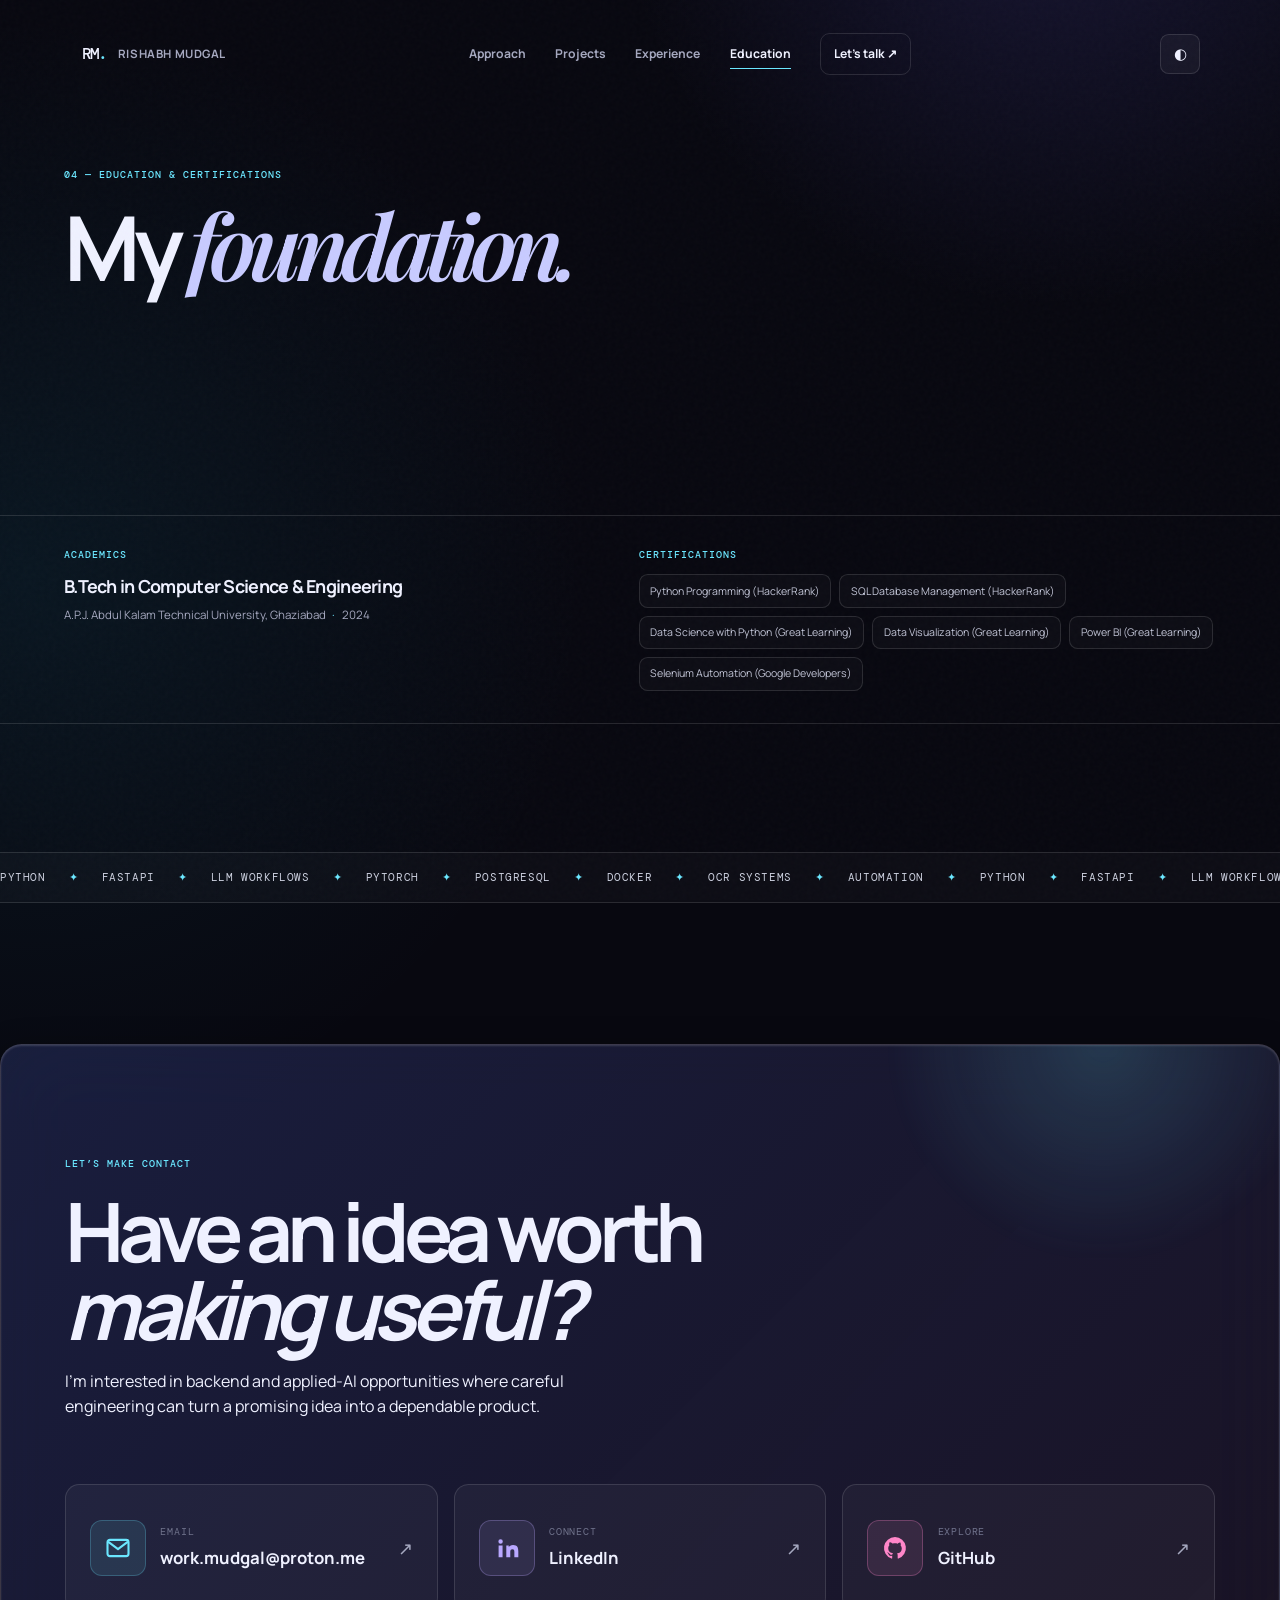
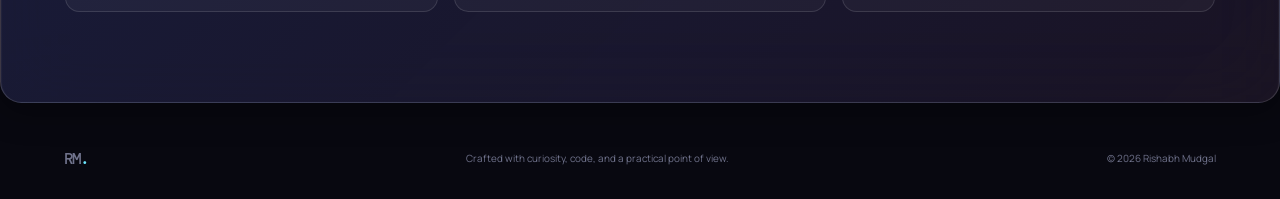
==== education.html @ f5508520 "First Commit with first version of the website!" ====
<!DOCTYPE html>
<html lang="en" data-theme="dark">
  <head>
    <meta charset="UTF-8">
    <meta name="viewport" content="width=device-width, initial-scale=1.0">
    <meta name="theme-color" content="#090914">
    <title>Education — Rishabh Mudgal</title>
    <link href="https://fonts.googleapis.com/css2?family=DM+Mono:wght@400;500&family=Manrope:wght@400;500;600;700;800&family=Playfair+Display:ital,wght@0,600;0,700;1,600;1,700&display=swap" rel="stylesheet">
    <link rel="stylesheet" href="styles.css">
  </head>
  <body>
    <div class="page-noise" aria-hidden="true"></div>
    <div class="ambient ambient--one" aria-hidden="true"></div>

    <header class="site-header" data-header>
      <a class="brand" href="index.html"><span class="brand__mark">RM<span>.</span></span><span class="brand__label">Rishabh Mudgal</span></a>
      <nav class="site-nav" id="site-navigation" data-navigation>
        <a href="index.html">Approach</a><a href="projects.html">Projects</a><a href="experience.html">Experience</a><a class="is-active" href="education.html">Education</a><a href="#contact" class="nav-contact">Let’s talk <span>↗</span></a>
      </nav>
      <button class="theme-toggle" type="button" data-theme-toggle><span class="theme-toggle__sun">☀</span><span class="theme-toggle__moon">◐</span></button>
      <button class="menu-toggle" type="button" aria-controls="site-navigation" data-menu-toggle><span></span><span></span></button>
    </header>

    <main id="main-content">
      <section class="section-shell page-intro">
        <div class="page-intro__grid" data-reveal>
          <div><p class="eyebrow">04 — Education & Certifications</p><h1>My <em>foundation.</em></h1></div>
        </div>
      </section>

      <section class="section-shell credentials" data-reveal>
        <div>
          <p class="eyebrow">Academics</p>
          <div class="credentials__education">
            <h3>B.Tech in Computer Science & Engineering</h3>
            <p>A.P.J. Abdul Kalam Technical University, Ghaziabad <span>·</span> 2024</p>
          </div>
        </div>
        <div>
          <p class="eyebrow">Certifications</p>
          <div class="credential-list">
            <span>Python Programming (HackerRank)</span>
            <span>SQL Database Management (HackerRank)</span>
            <span>Data Science with Python (Great Learning)</span>
            <span>Data Visualization (Great Learning)</span>
            <span>Power BI (Great Learning)</span>
            <span>Selenium Automation (Google Developers)</span>
          </div>
        </div>
      </section>
    </main>

    <section class="skill-ticker" aria-label="Tools and technologies"><div class="skill-ticker__track"><span>Python</span><i>✦</i><span>FastAPI</span><i>✦</i><span>LLM Workflows</span><i>✦</i><span>PyTorch</span><i>✦</i><span>PostgreSQL</span><i>✦</i><span>Docker</span><i>✦</i><span>OCR Systems</span><i>✦</i><span>Automation</span><i>✦</i><span>Python</span><i>✦</i><span>FastAPI</span><i>✦</i><span>LLM Workflows</span><i>✦</i><span>PyTorch</span><i>✦</i><span>PostgreSQL</span><i>✦</i><span>Docker</span><i>✦</i><span>OCR Systems</span><i>✦</i><span>Automation</span><i>✦</i></div></section>
    <section class="section-shell contact contact--expanded" id="contact">
      <div class="contact__glow" aria-hidden="true"></div>
      <div class="contact__content" data-reveal><p class="eyebrow">Let’s make contact</p><h2>Have an idea worth<br><em>making useful?</em></h2><p>I’m interested in backend and applied-AI opportunities where careful engineering can turn a promising idea into a dependable product.</p></div>
      <div class="contact__channels" data-reveal data-reveal-delay="100">
        <a class="contact-channel" href="mailto:work.mudgal@proton.me"><span class="contact-channel__icon" aria-hidden="true"><svg viewBox="0 0 24 24" fill="none"><rect x="3" y="5" width="18" height="14" rx="2" stroke="currentColor" stroke-width="1.8"/><path d="m4 7 8 6 8-6" stroke="currentColor" stroke-width="1.8" stroke-linecap="round" stroke-linejoin="round"/></svg></span><span class="contact-channel__copy"><small>Email</small><strong>work.mudgal@proton.me</strong></span><span class="contact-channel__arrow" aria-hidden="true">↗</span></a>
        <a class="contact-channel" href="https://linkedin.com/in/mr-mudgal" target="_blank" rel="noreferrer"><span class="contact-channel__icon" aria-hidden="true"><svg viewBox="0 0 24 24" fill="currentColor"><path d="M6.5 8.3A1.9 1.9 0 1 0 6.5 4.5a1.9 1.9 0 0 0 0 3.8ZM4.8 9.8h3.4V20H4.8V9.8Zm5.5 0h3.2v1.4h.1c.5-.9 1.7-1.8 3.6-1.8 3.8 0 4.5 2.4 4.5 5.6v5h-3.4v-4.4c0-1.1 0-2.5-1.6-2.5s-1.9 1.2-1.9 2.4V20h-3.4V9.8Z"/></svg></span><span class="contact-channel__copy"><small>Connect</small><strong>LinkedIn</strong></span><span class="contact-channel__arrow" aria-hidden="true">↗</span></a>
        <a class="contact-channel" href="https://github.com/mr-mudgal" target="_blank" rel="noreferrer"><span class="contact-channel__icon" aria-hidden="true"><svg viewBox="0 0 24 24" fill="currentColor"><path d="M12 2.6a9.5 9.5 0 0 0-3 18.5c.5.1.6-.2.6-.5v-1.9c-2.5.5-3-1.1-3-1.1-.4-1-.9-1.3-.9-1.3-.8-.5.1-.5.1-.5.9.1 1.4 1 1.4 1 .8 1.4 2 1 2.5.8.1-.6.3-1 .6-1.2-2-.2-4.1-1-4.1-4.4 0-1 .4-1.8 1-2.4-.1-.2-.4-1.1.1-2.4 0 0 .8-.3 2.5.9A8.6 8.6 0 0 1 12 8c.8 0 1.5.1 2.2.3 1.7-1.2 2.5-.9 2.5-.9.5 1.3.2 2.2.1 2.4.6.7 1 1.5 1 2.4 0 3.4-2.1 4.2-4.1 4.4.3.3.6.8.6 1.6v2.4c0 .2.2.6.6.5A9.5 9.5 0 0 0 12 2.6Z"/></svg></span><span class="contact-channel__copy"><small>Explore</small><strong>GitHub</strong></span><span class="contact-channel__arrow" aria-hidden="true">↗</span></a>
      </div>
    </section>
    <footer class="site-footer section-shell"><a class="brand" href="#top" aria-label="Back to the top"><span class="brand__mark">RM<span>.</span></span></a><p>Crafted with curiosity, code, and a practical point of view.</p><p>© <span data-year></span> Rishabh Mudgal</p></footer>
    <script src="script.js" defer></script>
  </body>
</html>
---- styles.css ----
:root {
  --ink: #eff1ff;
  --muted: #a5a8bf;
  --dim: #70738c;
  --canvas: #080810;
  --canvas-soft: #0e0e1a;
  --glass: rgba(21, 21, 38, 0.45);
  --glass-strong: rgba(25, 25, 44, 0.65);
  --line: rgba(255, 255, 255, 0.12);
  --line-strong: rgba(255, 255, 255, 0.2);
  --cyan: #6be7ff;
  --blue: #8c91ff;
  --violet: #b477ff;
  --pink: #ff86c8;
  --lime: #c7ff7b;
  --display: "Playfair Display", Georgia, serif;
  --sans: "Manrope", Arial, sans-serif;
  --mono: "DM Mono", "SFMono-Regular", Consolas, monospace;
  --max-width: 1240px;
  --page-gutter: clamp(1.25rem, 5vw, 4.5rem);
}

html[data-theme="light"] {
  --ink: #151728;
  --muted: #596078;
  --dim: #7f869d;
  --canvas: #f5f6ff;
  --canvas-soft: #ebedf9;
  --glass: rgba(255, 255, 255, 0.45);
  --glass-strong: rgba(255, 255, 255, 0.65);
  --line: rgba(24, 29, 57, 0.13);
  --line-strong: rgba(24, 29, 57, 0.22);
  --cyan: #008bab;
  --blue: #5e62d3;
  --violet: #7d43c9;
  --pink: #ca3b8c;
  --lime: #638d1c;
}

* { box-sizing: border-box; }
html { scroll-behavior: smooth; background: var(--canvas); }

body {
  min-width: 320px;
  margin: 0;
  overflow-x: hidden;
  color: var(--ink);
  background:
    radial-gradient(circle at 82% -7%, rgba(96, 85, 210, 0.18), transparent 27rem),
    radial-gradient(circle at 2% 32%, rgba(24, 149, 184, 0.1), transparent 35rem),
    var(--canvas);
  font-family: var(--sans);
  font-size: 16px;
  line-height: 1.6;
}

html[data-theme="light"] body {
  background:
    radial-gradient(circle at 82% -7%, rgba(126, 110, 255, 0.2), transparent 27rem),
    radial-gradient(circle at 2% 32%, rgba(39, 186, 209, 0.15), transparent 35rem),
    var(--canvas);
}

body::selection { color: #090914; background: var(--cyan); }
a { color: inherit; text-decoration: none; }
:focus-visible { outline: 2px solid var(--cyan); outline-offset: 4px; }
button { font: inherit; }
p, h1, h2, h3 { margin-top: 0; }

.page-noise {
  position: fixed; z-index: 10; inset: 0; pointer-events: none; opacity: 0.028;
  background-image: url("data:image/svg+xml,%3Csvg viewBox='0 0 240 240' xmlns='http://www.w3.org/2000/svg'%3E%3Cfilter id='n'%3E%3CfeTurbulence type='fractalNoise' baseFrequency='.9' numOctaves='4' stitchTiles='stitch'/%3E%3C/filter%3E%3Crect width='100%25' height='100%25' filter='url(%23n)' opacity='.8'/%3E%3C/svg%3E");
}

.ambient {
  position: fixed; z-index: -1; width: 34rem; height: 34rem; border-radius: 999px;
  filter: blur(80px); pointer-events: none; opacity: 0.11;
}
.ambient--one { top: 13rem; right: -14rem; background: var(--violet); animation: drift-one 16s ease-in-out infinite alternate; }
.ambient--two { top: 58rem; left: -18rem; background: var(--cyan); animation: drift-two 20s ease-in-out infinite alternate; }

.cursor-glow {
  position: fixed; z-index: -1; top: 0; left: 0; width: 32rem; height: 32rem;
  border-radius: 50%; pointer-events: none; opacity: 0; transform: translate(-50%, -50%);
  background: radial-gradient(circle, rgba(80, 135, 255, 0.09), transparent 65%);
  transition: opacity 0.35s ease;
}
body.has-pointer .cursor-glow { opacity: 1; }

.skip-link {
  position: fixed; z-index: 100; top: 0.75rem; left: 50%; padding: 0.75rem 1rem;
  color: #070710; background: var(--cyan); border-radius: 999px;
  transform: translate(-50%, -150%); transition: transform 0.2s ease;
}
.skip-link:focus { transform: translate(-50%, 0); }

.section-shell {
  width: min(100%, calc(var(--max-width) + (var(--page-gutter) * 2)));
  margin: 0 auto; padding-right: var(--page-gutter); padding-left: var(--page-gutter);
}

/* iOS Liquid Glass Effect applied to header */
.site-header {
  position: fixed; z-index: 50; top: 0; left: 50%; display: flex; align-items: center;
  justify-content: space-between; width: min(100% - 2rem, 1150px); min-height: 4.75rem;
  margin-top: 1rem; padding: 0.7rem 0.85rem 0.7rem 1rem; border: 1px solid transparent;
  border-radius: 1rem; transform: translateX(-50%);
  transition: background 0.3s ease, border-color 0.3s ease, box-shadow 0.3s ease, min-height 0.3s ease;
}

.site-header.is-scrolled, .site-header:has(.site-nav.is-open) {
  min-height: 4.1rem;
  border-color: rgba(255, 255, 255, 0.15);
  background: linear-gradient(135deg, rgba(10, 10, 19, 0.6) 0%, rgba(10, 10, 19, 0.4) 100%);
  box-shadow: 0 8px 32px 0 rgba(0, 0, 0, 0.37);
  -webkit-backdrop-filter: blur(40px) saturate(160%);
  backdrop-filter: blur(40px) saturate(160%);
}

html[data-theme="light"] .site-header.is-scrolled,
html[data-theme="light"] .site-header:has(.site-nav.is-open) {
  background: linear-gradient(135deg, rgba(248, 249, 255, 0.6) 0%, rgba(248, 249, 255, 0.4) 100%);
  border-color: rgba(24, 29, 57, 0.15);
  box-shadow: 0 8px 32px 0 rgba(52, 65, 120, 0.15);
}

.brand { display: inline-flex; align-items: center; gap: 0.7rem; min-width: 0; }
.brand__mark { font-family: var(--mono); font-size: 1rem; font-weight: 500; letter-spacing: -0.11em; }
.brand__mark span { color: var(--cyan); }
.brand__label { color: var(--muted); font-size: 0.72rem; font-weight: 700; letter-spacing: 0.05em; text-transform: uppercase; }

.site-nav { display: flex; align-items: center; gap: clamp(1rem, 2.3vw, 2rem); color: var(--muted); font-size: 0.76rem; font-weight: 700; }
.site-nav > a:not(.nav-contact) { position: relative; padding: 0.55rem 0; transition: color 0.25s ease; }
.site-nav > a:not(.nav-contact)::after {
  position: absolute; bottom: 0.2rem; left: 0; width: 0; height: 1px; content: ""; background: var(--cyan); transition: width 0.25s ease;
}
.site-nav > a:not(.nav-contact):hover, .site-nav > a:not(.nav-contact).is-active { color: var(--ink); }
.site-nav > a:not(.nav-contact):hover::after, .site-nav > a:not(.nav-contact).is-active::after { width: 100%; }

.nav-contact {
  padding: 0.62rem 0.82rem; color: var(--ink); border: 1px solid var(--line); border-radius: 0.6rem;
  transition: border-color 0.25s ease, background 0.25s ease, transform 0.25s ease;
}
.nav-contact:hover { border-color: rgba(107, 231, 255, 0.7); background: rgba(107, 231, 255, 0.09); transform: translateY(-2px); }

.menu-toggle {
  display: none; width: 2.5rem; height: 2.5rem; padding: 0; color: var(--ink); background: transparent;
  border: 1px solid var(--line); border-radius: 0.55rem; cursor: pointer;
}
.theme-toggle {
  display: inline-grid; width: 2.5rem; height: 2.5rem; margin-left: 0.4rem; place-items: center; padding: 0;
  color: var(--ink); border: 1px solid var(--line); border-radius: 0.55rem; background: rgba(255, 255, 255, 0.04);
  cursor: pointer; transition: transform 0.2s ease, border-color 0.2s ease, background 0.2s ease;
}
.theme-toggle:hover { border-color: var(--cyan); background: rgba(107, 231, 255, 0.1); transform: translateY(-2px); }
.theme-toggle__sun, .theme-toggle__moon { grid-area: 1 / 1; font-size: 0.95rem; line-height: 1; transition: opacity 0.2s ease, transform 0.25s ease; }
.theme-toggle__sun { opacity: 0; transform: rotate(-40deg) scale(0.55); }
.theme-toggle__moon { opacity: 1; transform: rotate(0deg) scale(1); }
html[data-theme="light"] .theme-toggle__sun { opacity: 1; transform: rotate(0deg) scale(1); }
html[data-theme="light"] .theme-toggle__moon { opacity: 0; transform: rotate(40deg) scale(0.55); }

.menu-toggle span { display: block; width: 1rem; height: 1px; margin: 0.26rem auto; background: currentColor; transition: transform 0.25s ease; }
.menu-toggle[aria-expanded="true"] span:first-child { transform: translateY(0.16rem) rotate(45deg); }
.menu-toggle[aria-expanded="true"] span:last-child { transform: translateY(-0.16rem) rotate(-45deg); }

.hero { position: relative; display: grid; grid-template-columns: minmax(0, 1.05fr) minmax(28rem, 0.95fr); align-items: center; gap: clamp(2rem, 5vw, 6rem); min-height: min(52rem, 100vh); padding-top: 9rem; padding-bottom: 4rem; }
.hero__grid {
  position: absolute; top: 0; right: 2%; width: min(65vw, 52rem); height: 100%; pointer-events: none; opacity: 0.18;
  background-image: linear-gradient(rgba(180, 188, 255, 0.11) 1px, transparent 1px), linear-gradient(90deg, rgba(180, 188, 255, 0.11) 1px, transparent 1px);
  background-size: 3.5rem 3.5rem; -webkit-mask-image: radial-gradient(ellipse 64% 60% at 58% 45%, black, transparent 85%); mask-image: radial-gradient(ellipse 64% 60% at 58% 45%, black, transparent 85%);
}
.hero__copy { position: relative; z-index: 1; }
.eyebrow { display: flex; align-items: center; gap: 0.55rem; margin-bottom: 1.35rem; color: var(--cyan); font-family: var(--mono); font-size: 0.64rem; font-weight: 500; letter-spacing: 0.1em; line-height: 1.3; text-transform: uppercase; }
.status-dot { width: 0.46rem; height: 0.46rem; border-radius: 50%; background: var(--lime); box-shadow: 0 0 0 0.32rem rgba(199, 255, 123, 0.12); animation: pulse-dot 2s ease-out infinite; }
.hero h1, .section-heading h2, .systems h2, .contact h2 { margin-bottom: 1.25rem; font-size: clamp(3.05rem, 6.4vw, 6.15rem); font-weight: 700; letter-spacing: -0.075em; line-height: 0.96; }
.hero h1 { max-width: 10ch; }
.hero__accent {
  position: relative; display: inline-block; color: transparent; font-family: var(--display); font-style: italic; letter-spacing: -0.1em;
  background: linear-gradient(100deg, var(--cyan) 0%, #aaadff 50%, var(--pink) 100%); -webkit-background-clip: text; background-clip: text;
}
.hero__accent::after { position: absolute; right: 0; bottom: -0.08em; left: 0.1em; height: 0.075em; content: ""; opacity: 0.65; background: linear-gradient(90deg, var(--cyan), var(--pink)); transform: rotate(-1.5deg); }
.hero__lede { max-width: 36rem; margin-bottom: 2rem; color: var(--muted); font-size: clamp(1rem, 1.35vw, 1.14rem); line-height: 1.8; }
.hero__actions, .contact__actions { display: flex; flex-wrap: wrap; align-items: center; gap: 1.25rem; }

.button {
  display: inline-flex; align-items: center; justify-content: center; gap: 0.72rem; min-height: 3.25rem; padding: 0.7rem 1.12rem;
  border-radius: 0.75rem; font-size: 0.8rem; font-weight: 800; transition: transform 0.25s ease, box-shadow 0.25s ease, background 0.25s ease;
}
.button--primary { color: #080810; background: linear-gradient(112deg, var(--cyan), #adb4ff 57%, var(--pink)); box-shadow: 0 10px 28px rgba(111, 202, 255, 0.19); }
.button--primary:hover { box-shadow: 0 16px 38px rgba(111, 202, 255, 0.32); transform: translateY(-3px); }
.button--primary span, .text-link span, .project-link span { font-size: 1.12em; transition: transform 0.2s ease; }
.button:hover span, .text-link:hover span, .project-link:hover span { transform: translate(0.15rem, -0.15rem); }
.text-link, .project-link { display: inline-flex; align-items: center; gap: 0.38rem; color: var(--ink); font-size: 0.78rem; font-weight: 800; }
.text-link::after, .project-link::after { width: 100%; height: 1px; content: ""; opacity: 0.6; background: currentColor; transform: scaleX(0.55); transform-origin: left; transition: transform 0.2s ease; }
.text-link:hover::after, .project-link:hover::after { transform: scaleX(1); }
.hero__chips { display: flex; flex-wrap: wrap; gap: 0.55rem; margin: 2.2rem 0 0; padding: 0; list-style: none; }
.hero__chips li, .project-card__tags span, .role__highlights span, .learning-card__topics span { padding: 0.38rem 0.58rem; color: var(--muted); border: 1px solid var(--line); border-radius: 999px; font-family: var(--mono); font-size: 0.58rem; line-height: 1.25; }

.hero-visual { position: relative; z-index: 1; min-height: 34rem; }
.orbit { position: absolute; top: 50%; left: 50%; border: 1px solid rgba(155, 170, 255, 0.24); border-radius: 50%; transform: translate(-50%, -50%); }
.orbit--outer { width: min(44vw, 35rem); aspect-ratio: 1; border-style: dashed; animation: spin 30s linear infinite; }
.orbit--inner { width: min(29vw, 23rem); aspect-ratio: 1; border-color: rgba(107, 231, 255, 0.24); animation: spin-reverse 22s linear infinite; }
.orbit-dot { position: absolute; top: 50%; left: 50%; width: 0.48rem; height: 0.48rem; border-radius: 50%; box-shadow: 0 0 1rem currentColor; }
.orbit-dot--one { color: var(--cyan); background: currentColor; transform: translate(11rem, -11rem); animation: dot-one 8s ease-in-out infinite alternate; }
.orbit-dot--two { color: var(--pink); background: currentColor; transform: translate(-13rem, 10rem); animation: dot-two 10s ease-in-out infinite alternate; }

/* iOS Liquid Glass Effect applied to cards */
.glass-card {
  border: 1px solid rgba(255, 255, 255, 0.15);
  background: linear-gradient(135deg, rgba(255, 255, 255, 0.08) 0%, rgba(255, 255, 255, 0.02) 100%), var(--glass);
  box-shadow: 0 8px 32px 0 rgba(0, 0, 0, 0.37), inset 0 1px 2px rgba(255, 255, 255, 0.15);
  -webkit-backdrop-filter: blur(40px) saturate(160%);
  backdrop-filter: blur(40px) saturate(160%);
}

html[data-theme="light"] .glass-card {
  background: linear-gradient(135deg, rgba(255, 255, 255, 0.6) 0%, rgba(255, 255, 255, 0.3) 100%), var(--glass);
  border: 1px solid rgba(255, 255, 255, 0.6);
  box-shadow: 0 8px 32px 0 rgba(31, 38, 135, 0.15), inset 0 1px 2px rgba(255, 255, 255, 1);
}

.signal-card { position: absolute; top: 50%; left: 50%; width: min(100%, 31rem); padding: 1.4rem; border-radius: 1.3rem; transform: translate(-50%, -50%); animation: float-card 7s ease-in-out infinite; }
.signal-card::before { position: absolute; top: -1px; right: 13%; left: 13%; height: 1px; content: ""; background: linear-gradient(90deg, transparent, var(--cyan), transparent); }
.signal-card__topline, .system-board__top, .project-card__meta { display: flex; align-items: center; justify-content: space-between; gap: 1rem; color: var(--dim); font-family: var(--mono); font-size: 0.58rem; letter-spacing: 0.075em; text-transform: uppercase; }
.signal-card__label { color: var(--muted); }
.live-indicator { display: inline-flex; align-items: center; gap: 0.38rem; color: var(--lime); }
.live-indicator i { width: 0.35rem; height: 0.35rem; border-radius: 50%; background: currentColor; box-shadow: 0 0 0.7rem currentColor; }
.signal-card__core { display: flex; gap: 1rem; align-items: flex-start; padding: 2.3rem 0 1.75rem; }
.signal-card__glyph { display: grid; flex: 0 0 3rem; width: 3rem; height: 3rem; place-items: center; color: var(--cyan); border: 1px solid rgba(107, 231, 255, 0.3); border-radius: 0.85rem; font-size: 1.4rem; background: rgba(107, 231, 255, 0.09); box-shadow: inset 0 0 1.5rem rgba(107, 231, 255, 0.12); }
.signal-card__title { margin-bottom: 0.35rem; font-size: clamp(1.1rem, 1.6vw, 1.37rem); font-weight: 800; letter-spacing: -0.035em; line-height: 1.25; }
.signal-card__caption { max-width: 19rem; margin: 0; color: var(--muted); font-size: 0.7rem; line-height: 1.65; }
.signal-card__meter { display: flex; align-items: center; gap: 0.55rem; padding-top: 0.9rem; border-top: 1px solid var(--line); color: var(--muted); font-family: var(--mono); font-size: 0.54rem; letter-spacing: 0.07em; text-transform: uppercase; }
.signal-card__meter i { flex: 1; height: 1px; background: linear-gradient(90deg, rgba(107, 231, 255, 0.6), rgba(255, 255, 255, 0.14)); }

.floating-card { position: absolute; display: flex; align-items: center; gap: 0.65rem; padding: 0.72rem 0.84rem; border-radius: 0.82rem; animation: floating-card 6.5s ease-in-out infinite; }
.floating-card--api { top: 4rem; right: 0; }
.floating-card--data { bottom: 3.5rem; left: -0.7rem; animation-delay: -2.6s; }
.floating-card__icon { display: grid; width: 1.8rem; height: 1.8rem; place-items: center; border-radius: 0.5rem; font-family: var(--mono); font-size: 0.83rem; }
.floating-card__icon--blue { color: var(--cyan); background: rgba(107, 231, 255, 0.12); }
.floating-card__icon--pink { color: var(--pink); background: rgba(255, 134, 200, 0.12); }
.floating-card div { display: grid; gap: 0.04rem; }
.floating-card div span { color: var(--dim); font-family: var(--mono); font-size: 0.46rem; letter-spacing: 0.08em; }
.floating-card strong { font-size: 0.64rem; }

.proof-strip { display: grid; grid-template-columns: repeat(4, 1fr); border-top: 1px solid var(--line); border-bottom: 1px solid var(--line); }
.proof-card { display: grid; gap: 0.25rem; padding: 1.45rem clamp(0.8rem, 2vw, 1.8rem); border-right: 1px solid var(--line); }
.proof-card:first-child { border-left: 1px solid var(--line); }
.proof-card strong { color: var(--cyan); font-family: var(--display); font-size: clamp(1.65rem, 2.65vw, 2.3rem); font-style: italic; font-weight: 700; letter-spacing: -0.07em; line-height: 1; }
.proof-card:nth-child(2) strong { color: #acb2ff; }
.proof-card:nth-child(3) strong { color: var(--pink); }
.proof-card:nth-child(4) strong { color: var(--lime); }
.proof-card span { max-width: 12rem; color: var(--muted); font-size: 0.67rem; font-weight: 600; line-height: 1.45; }

.section { padding-top: clamp(6.5rem, 12vw, 10.5rem); }
.page-intro { min-height: 25rem; padding-top: 10.5rem; padding-bottom: clamp(3rem, 6vw, 5rem); }
.page-intro__grid { display: grid; grid-template-columns: minmax(0, 0.9fr) minmax(14rem, 0.5fr); align-items: end; gap: 3rem; }
.page-intro h1 { max-width: 11ch; margin: 0; font-size: clamp(3.1rem, 7vw, 6rem); letter-spacing: -0.08em; line-height: 0.92; }
.page-intro h1 em { color: #c8cbff; font-family: var(--display); font-style: italic; font-weight: 600; }
.page-intro__grid > p { max-width: 26rem; margin: 0 0 0.3rem; color: var(--muted); font-size: 0.93rem; line-height: 1.8; }

.section-heading { max-width: 47rem; margin-bottom: clamp(2.6rem, 5vw, 4.5rem); }
.focus-grid { display: grid; grid-template-columns: repeat(2, minmax(0, 1fr)); gap: 1rem; }
.focus-card, .learning-card { position: relative; min-height: 29rem; padding: clamp(1.35rem, 3vw, 2.25rem); overflow: hidden; border-radius: 1.25rem; }
.focus-card::after { position: absolute; right: -4rem; bottom: -4rem; width: 13rem; height: 13rem; border-radius: 50%; content: ""; filter: blur(10px); opacity: 0.16; }
.focus-card--ai::after { background: var(--cyan); }
.focus-card--python::after { background: var(--violet); }
.focus-card__number { position: absolute; top: 1.45rem; right: 1.6rem; color: rgba(255, 255, 255, 0.22); font-family: var(--display); font-size: 1.4rem; font-style: italic; }
.focus-card__icon { display: grid; width: 3.2rem; height: 3.2rem; margin-bottom: 2.6rem; place-items: center; border: 1px solid var(--line); border-radius: 0.9rem; }
.focus-card--ai .focus-card__icon { color: var(--cyan); background: rgba(107, 231, 255, 0.08); }
.focus-card--python .focus-card__icon { color: #b9a8ff; background: rgba(180, 119, 255, 0.09); }
.focus-card__icon svg { width: 1.85rem; height: 1.85rem; }
.focus-card__kicker { margin-bottom: 0.5rem; color: var(--cyan); font-family: var(--mono); font-size: 0.61rem; letter-spacing: 0.09em; text-transform: uppercase; }
.focus-card--python .focus-card__kicker { color: #b9a8ff; }
.focus-card h3, .learning-card h3 { max-width: 14ch; margin-bottom: 1rem; font-size: clamp(1.35rem, 2vw, 1.75rem); letter-spacing: -0.05em; line-height: 1.2; }
.focus-card > p:not(.focus-card__kicker), .learning-card > p:not(.eyebrow) { max-width: 30rem; color: var(--muted); font-size: 0.78rem; line-height: 1.7; }
.focus-card ul { display: grid; gap: 0.48rem; margin: 1.55rem 0 0; padding: 0; list-style: none; }
.focus-card li { display: flex; align-items: center; gap: 0.55rem; color: #ced0e1; font-size: 0.7rem; }
.focus-card li::before { width: 0.36rem; height: 0.36rem; content: ""; border-radius: 50%; background: var(--cyan); box-shadow: 0 0 0.6rem rgba(107, 231, 255, 0.5); }
.focus-card--python li::before { background: #b9a8ff; box-shadow: 0 0 0.6rem rgba(185, 168, 255, 0.5); }

.learning-card { display: grid; grid-template-columns: 1fr auto; grid-column: 1 / -1; grid-template-rows: auto 1fr auto; min-height: auto; padding-right: clamp(1.35rem, 7vw, 7rem); background: linear-gradient(110deg, rgba(105, 190, 255, 0.09), transparent 55%), var(--glass); }
.learning-card .eyebrow, .learning-card h3, .learning-card > p { grid-column: 1; }
.learning-card h3 { margin-bottom: 0.8rem; }
.learning-card > p:not(.eyebrow) { margin-bottom: 1.4rem; }
.learning-card__spark { grid-row: 1 / span 2; grid-column: 2; align-self: center; color: var(--lime); font-size: clamp(4.5rem, 10vw, 8rem); line-height: 1; text-shadow: 0 0 3rem rgba(199, 255, 123, 0.42); animation: pulse-spark 4s ease-in-out infinite; }
.learning-card__topics { display: flex; flex-wrap: wrap; gap: 0.5rem; grid-column: 1 / -1; }
.learning-card__topics span { color: #cfdaa9; border-color: rgba(199, 255, 123, 0.2); background: rgba(199, 255, 123, 0.05); }

.section-heading--row { display: grid; grid-template-columns: 1.1fr 0.75fr; align-items: end; gap: 3rem; max-width: none; }
.section-heading--row > p { max-width: 26rem; margin-bottom: 0.45rem; }

.timeline { border-top: 1px solid var(--line); }
.role { display: grid; grid-template-columns: minmax(8rem, 0.28fr) 1fr; gap: clamp(1.5rem, 4vw, 4rem); padding: 1.65rem 0; border-bottom: 1px solid var(--line); transition: background 0.25s ease; }
.role:hover { background: linear-gradient(90deg, rgba(107, 231, 255, 0.045), transparent 72%); }
.role__time { padding-top: 0.3rem; color: var(--muted); font-family: var(--mono); font-size: 0.62rem; letter-spacing: 0.03em; }
.role__time span { color: var(--dim); }
.role__body { min-width: 0; }
.role__heading { display: flex; justify-content: space-between; gap: 1rem; }
.role__company { margin-bottom: 0.36rem; color: var(--cyan); font-family: var(--mono); font-size: 0.61rem; letter-spacing: 0.06em; text-transform: uppercase; }
.role h3 { margin-bottom: 0.65rem; font-size: clamp(1.07rem, 1.7vw, 1.35rem); letter-spacing: -0.035em; line-height: 1.25; }
.role h3 span { color: var(--muted); font-weight: 500; }
.role__badge { align-self: flex-start; padding: 0.26rem 0.48rem; color: var(--lime); border: 1px solid rgba(199, 255, 123, 0.2); border-radius: 999px; font-family: var(--mono); font-size: 0.53rem; letter-spacing: 0.06em; text-transform: uppercase; }
.role__summary { max-width: 46rem; margin-bottom: 0; color: var(--muted); font-size: 0.8rem; line-height: 1.7; }
.role--featured { padding: 2.15rem 0; }
.role--featured .role__summary { margin-bottom: 1rem; color: #c6c8d8; }
.role__highlights { display: flex; flex-wrap: wrap; gap: 0.43rem; }
.role__highlights span { color: #bdc0d5; border-color: rgba(123, 231, 255, 0.18); background: rgba(107, 231, 255, 0.035); }
.role__details { display: grid; gap: 0.5rem; max-width: 51rem; margin: 1.15rem 0 0; padding: 0; list-style: none; }
.role__details li { display: flex; gap: 0.65rem; color: var(--muted); font-size: 0.7rem; line-height: 1.55; }
.role__details li::before { padding-top: 0.02rem; content: "↳"; color: var(--cyan); }

.projects { padding-bottom: 1rem; }
.text-link--top { align-self: center; justify-self: end; }
.project-grid { display: grid; grid-template-columns: repeat(2, minmax(0, 1fr)); gap: 1rem; }

.project-card {
  position: relative; min-height: 37rem; overflow: hidden; border-radius: 1.3rem; transform-style: preserve-3d;
  transition: border-color 0.3s ease, box-shadow 0.3s ease, transform 0.35s ease;
}
.project-card:hover {
  border-color: rgba(173, 180, 255, 0.42);
  box-shadow: inset 0 1px 0 rgba(255, 255, 255, 0.1), 0 28px 60px rgba(0, 0, 0, 0.28);
}
.project-card--wide { display: grid; grid-column: 1 / -1; grid-template-columns: 1.05fr 0.95fr; min-height: 28.5rem; }
.project-card__visual { position: relative; min-height: 16rem; overflow: hidden; background-color: #111127; }
.project-card:not(.project-card--wide) .project-card__visual { height: 18rem; }
.project-card__visual::before, .project-card__visual::after { position: absolute; content: ""; pointer-events: none; }
.project-card__visual::before { inset: 0; background-image: linear-gradient(rgba(255, 255, 255, 0.055) 1px, transparent 1px), linear-gradient(90deg, rgba(255, 255, 255, 0.055) 1px, transparent 1px); background-size: 2rem 2rem; -webkit-mask-image: linear-gradient(180deg, black, transparent); mask-image: linear-gradient(180deg, black, transparent); }
.project-card__visual::after { inset: auto -13% -53% auto; width: 20rem; height: 20rem; border-radius: 50%; filter: blur(30px); opacity: 0.45; }
.project-card__visual--summarizer { display: grid; place-items: center; background: radial-gradient(circle at 30% 30%, #213f68, #121330 66%); }
.project-card__visual--summarizer::after { background: var(--cyan); }
.visual-window { position: relative; z-index: 1; width: min(76%, 27rem); padding: 0.65rem; border: 1px solid rgba(255, 255, 255, 0.17); border-radius: 0.7rem; background: rgba(8, 10, 28, 0.68); box-shadow: 0 1.3rem 3rem rgba(0, 0, 0, 0.32); transform: rotate(-5deg); }
.visual-window__bar { display: flex; gap: 0.25rem; padding-bottom: 0.75rem; }
.visual-window__bar i { width: 0.36rem; height: 0.36rem; border-radius: 50%; background: rgba(255, 255, 255, 0.35); }
.visual-window__bar i:first-child { background: var(--pink); }
.visual-window__bar i:nth-child(2) { background: var(--lime); }
.visual-mail { display: grid; gap: 0.52rem; padding: 0.8rem; border: 1px solid rgba(107, 231, 255, 0.18); border-radius: 0.42rem; background: rgba(107, 231, 255, 0.05); }
.visual-mail__sender { color: var(--cyan); font-family: var(--mono); font-size: 0.5rem; }
.visual-mail__line { display: block; width: 92%; height: 0.25rem; border-radius: 99px; background: rgba(230, 235, 255, 0.2); }
.visual-mail__line--short { width: 61%; }
.visual-flow { display: flex; align-items: center; justify-content: space-between; padding: 1rem 0.5rem; color: #c9caff; font-family: var(--mono); font-size: 0.48rem; letter-spacing: 0.04em; text-transform: uppercase; }
.visual-flow b { color: var(--cyan); font-size: 0.8rem; }
.visual-output { display: flex; align-items: center; gap: 0.45rem; padding: 0.58rem 0.8rem; color: #d8e7bd; border: 1px solid rgba(199, 255, 123, 0.2); border-radius: 0.42rem; background: rgba(199, 255, 123, 0.05); font-family: var(--mono); font-size: 0.5rem; }
.visual-output__pulse { width: 0.35rem; height: 0.35rem; border-radius: 50%; background: var(--lime); box-shadow: 0 0 0.5rem var(--lime); }
.project-card__index { position: absolute; z-index: 2; top: 1.15rem; right: 1.25rem; color: rgba(255, 255, 255, 0.46); font-family: var(--mono); font-size: 0.65rem; }
.project-card__content { display: flex; flex-direction: column; align-items: flex-start; padding: clamp(1.4rem, 3vw, 2.2rem); }
.project-card--wide .project-card__content { justify-content: center; }
.project-card__meta { width: 100%; margin-bottom: 1rem; }
.project-card__meta span:last-child { color: var(--cyan); }
.project-card h3 { margin-bottom: 0.75rem; font-size: clamp(1.45rem, 2.5vw, 2.15rem); letter-spacing: -0.06em; line-height: 1.08; }
.project-card__content > p { max-width: 32rem; margin-bottom: 1.3rem; color: var(--muted); font-size: 0.76rem; line-height: 1.72; }
.project-card__tags { display: flex; flex-wrap: wrap; gap: 0.4rem; margin-top: auto; }
.project-card__tags span { color: #c1c4d9; background: rgba(255, 255, 255, 0.03); }
.project-link { margin-top: 1.25rem; color: var(--cyan); }
.project-card__visual--multimodal { background: radial-gradient(circle at 50% 42%, #43247c, #151127 63%); }
.project-card__visual--multimodal::after { right: 20%; bottom: -42%; background: var(--pink); }
.visual-rings { position: absolute; top: 50%; left: 50%; width: 11rem; aspect-ratio: 1; transform: translate(-50%, -50%); }
.visual-rings i { position: absolute; inset: 0; border: 1px solid rgba(240, 220, 255, 0.35); border-radius: 50%; }
.visual-rings i:nth-child(2) { inset: 15%; border-color: rgba(255, 134, 200, 0.65); }
.visual-rings i:nth-child(3) { inset: 31%; border-color: var(--cyan); background: radial-gradient(circle, rgba(107, 231, 255, 0.55), transparent 62%); box-shadow: 0 0 3rem rgba(107, 231, 255, 0.45); }
.visual-scan { position: absolute; z-index: 1; top: 50%; left: 50%; width: 7.4rem; aspect-ratio: 1; border: 1px solid rgba(255, 255, 255, 0.4); transform: translate(-50%, -50%) rotate(9deg); }
.visual-scan::before, .visual-scan::after { position: absolute; width: 0.55rem; height: 0.55rem; content: ""; border-color: var(--cyan); }
.visual-scan::before { top: -1px; left: -1px; border-top: 2px solid; border-left: 2px solid; }
.visual-scan::after { right: -1px; bottom: -1px; border-right: 2px solid; border-bottom: 2px solid; }
.visual-scan__image { position: absolute; inset: 1.2rem; opacity: 0.8; background: linear-gradient(135deg, rgba(255, 134, 200, 0.65), transparent 55%), linear-gradient(45deg, rgba(107, 231, 255, 0.7), transparent 52%); clip-path: polygon(0 85%, 30% 35%, 50% 58%, 70% 18%, 100% 85%); }
.visual-scan__line { position: absolute; right: 0.5rem; left: 0.5rem; height: 1px; background: var(--cyan); box-shadow: 0 0 1rem var(--cyan); animation: scan-line 3.4s ease-in-out infinite; }
.project-card__visual--social { display: grid; place-items: center; background: radial-gradient(circle at 44% 42%, #5c224d, #201125 65%); }
.project-card__visual--social::after { background: var(--pink); }
.visual-calendar { position: relative; z-index: 1; display: grid; grid-template-columns: repeat(3, 1fr); gap: 0.45rem; width: 10rem; padding: 0.9rem; border: 1px solid rgba(255, 255, 255, 0.25); border-radius: 0.85rem; background: rgba(18, 10, 28, 0.64); box-shadow: 0 1.4rem 3rem rgba(0, 0, 0, 0.25); transform: rotate(-8deg); }
.visual-calendar::before { position: absolute; top: -0.4rem; right: 1.1rem; left: 1.1rem; height: 0.65rem; content: ""; border: 1px solid rgba(255, 134, 200, 0.55); border-radius: 0.35rem; background: #4a1b48; }
.visual-calendar span { aspect-ratio: 1; border-radius: 0.22rem; background: rgba(255, 255, 255, 0.12); }
.visual-calendar span:nth-child(2), .visual-calendar span:nth-child(6), .visual-calendar span:nth-child(9) { background: var(--pink); box-shadow: 0 0 0.7rem rgba(255, 134, 200, 0.5); }
.visual-zap { position: absolute; z-index: 2; right: 27%; bottom: 21%; display: grid; width: 2.8rem; height: 2.8rem; place-items: center; color: #1e0c1b; border-radius: 50%; background: var(--lime); box-shadow: 0 0 2rem rgba(199, 255, 123, 0.6); font-size: 1.6rem; }
.project-card__visual--amazon { display: grid; place-items: center; background: radial-gradient(circle at 42% 36%, #155552, #102827 63%); }
.project-card__visual--amazon::after { background: var(--lime); }
.visual-data { position: absolute; z-index: 1; top: 30%; left: 50%; display: grid; gap: 0.6rem; width: 10rem; padding: 1rem; border: 1px solid rgba(107, 231, 255, 0.32); border-radius: 0.8rem; background: rgba(5, 30, 35, 0.65); transform: translateX(-50%) rotate(5deg); }
.visual-data__row { width: 100%; height: 0.3rem; border-radius: 99px; background: linear-gradient(90deg, rgba(107, 231, 255, 0.8) 35%, rgba(255, 255, 255, 0.15) 35%); }
.visual-data__row:nth-child(2) { background: linear-gradient(90deg, rgba(199, 255, 123, 0.9) 65%, rgba(255, 255, 255, 0.15) 65%); }
.visual-data__row:nth-child(3) { background: linear-gradient(90deg, rgba(255, 134, 200, 0.88) 48%, rgba(255, 255, 255, 0.15) 48%); }
.visual-data__row:nth-child(4) { background: linear-gradient(90deg, rgba(160, 172, 255, 0.88) 80%, rgba(255, 255, 255, 0.15) 80%); }
.visual-chart { position: absolute; z-index: 2; right: 20%; bottom: 20%; display: flex; align-items: end; gap: 0.28rem; height: 4rem; padding: 0.55rem; border: 1px solid rgba(255, 255, 255, 0.18); border-radius: 0.5rem; background: rgba(7, 24, 27, 0.76); }
.visual-chart i { width: 0.42rem; height: 30%; background: var(--cyan); }
.visual-chart i:nth-child(2) { height: 53%; background: #9ec5ff; }
.visual-chart i:nth-child(3) { height: 44%; background: var(--pink); }
.visual-chart i:nth-child(4) { height: 78%; background: #b1f192; }
.visual-chart i:nth-child(5) { height: 100%; background: var(--lime); }

.systems { display: grid; grid-template-columns: 0.82fr 1.18fr; align-items: center; gap: clamp(2.5rem, 7vw, 7rem); }
.systems__intro .eyebrow { margin-bottom: 1.35rem; }
.systems__intro h2 { margin-bottom: 1.25rem; }
.system-board { overflow: hidden; border-radius: 1rem; }
.system-board__top { padding: 1rem 1.1rem; border-bottom: 1px solid var(--line); font-size: 0.53rem; }
.system-board__top span:first-child { color: #c5c8da; }
.system-board__top i { display: inline-block; width: 0.35rem; height: 0.35rem; margin-right: 0.4rem; border-radius: 50%; background: var(--lime); box-shadow: 0 0 0.6rem rgba(199, 255, 123, 0.6); }
.system-flow { display: grid; grid-template-columns: 1fr auto 1fr auto 1fr auto 1fr; align-items: center; gap: 0.4rem; min-height: 19rem; padding: 2rem 1.25rem; }
.flow-node { position: relative; display: grid; min-height: 8.2rem; padding: 0.85rem; border: 1px solid var(--line); border-radius: 0.7rem; background: rgba(255, 255, 255, 0.025); }
.flow-node--ai { border-color: rgba(107, 231, 255, 0.34); background: linear-gradient(135deg, rgba(107, 231, 255, 0.12), rgba(180, 119, 255, 0.08)); box-shadow: inset 0 0 2rem rgba(107, 231, 255, 0.07); }
.flow-node__icon { color: var(--dim); font-family: var(--mono); font-size: 0.52rem; }
.flow-node--ai .flow-node__icon { color: var(--cyan); }
.flow-node strong { align-self: center; font-size: clamp(0.72rem, 1vw, 0.85rem); letter-spacing: -0.04em; line-height: 1.18; }
.flow-node small { color: var(--dim); font-family: var(--mono); font-size: 0.46rem; line-height: 1.4; }
.flow-line { width: 1.7rem; height: 1px; background: rgba(255, 255, 255, 0.15); }
.flow-line i { display: block; width: 35%; height: 100%; background: var(--cyan); box-shadow: 0 0 0.5rem var(--cyan); animation: flow-pulse 2.2s ease-in-out infinite; }
.system-board__footer { display: flex; flex-wrap: wrap; justify-content: space-between; gap: 0.8rem; padding: 0.9rem 1.1rem; color: var(--dim); border-top: 1px solid var(--line); font-family: var(--mono); font-size: 0.5rem; }
.system-board__footer b { color: #bec1d4; font-weight: 500; }

.credentials { display: grid; grid-template-columns: minmax(0, 0.9fr) minmax(0, 1.1fr); gap: clamp(2rem, 8vw, 8rem); margin-top: clamp(5rem, 9vw, 8rem); padding-top: 2rem; padding-bottom: 2rem; border-top: 1px solid var(--line); border-bottom: 1px solid var(--line); }
.credentials .eyebrow { margin-bottom: 0.8rem; }
.credentials__label { margin-bottom: 0.8rem; color: var(--dim); font-family: var(--mono); font-size: 0.58rem; letter-spacing: 0.08em; text-transform: uppercase; }
.credentials h3 { max-width: 25rem; margin-bottom: 0.45rem; font-size: clamp(1rem, 1.4vw, 1.23rem); letter-spacing: -0.04em; line-height: 1.35; }
.credentials__education > p:last-child { margin: 0; color: var(--muted); font-size: 0.72rem; }
.credentials__education > p:last-child span { padding: 0 0.28rem; color: var(--cyan); }
.credential-list { display: flex; flex-wrap: wrap; gap: 0.5rem; }
.credential-list span { padding: 0.52rem 0.65rem; color: #c2c5d7; border: 1px solid var(--line); border-radius: 0.55rem; background: rgba(255, 255, 255, 0.025); font-size: 0.66rem; line-height: 1.4; }

.skill-ticker { width: 100%; margin-top: clamp(6rem, 10vw, 9rem); overflow: hidden; border-top: 1px solid var(--line); border-bottom: 1px solid var(--line); background: rgba(255, 255, 255, 0.018); }
.skill-ticker__track { display: flex; align-items: center; gap: 1.45rem; width: max-content; padding: 1rem 0; color: #ccd0df; font-family: var(--mono); font-size: 0.68rem; letter-spacing: 0.055em; text-transform: uppercase; animation: ticker 40s linear infinite; }
.skill-ticker__track i { color: var(--cyan); font-style: normal; }

/* Enhanced iOS Liquid Glass applied to Contact Section */
.contact {
  position: relative; display: grid; grid-template-columns: 1fr auto; align-items: end; gap: 3rem;
  margin-top: clamp(6rem, 11vw, 10rem); margin-bottom: 1rem; padding-top: clamp(4rem, 9vw, 7rem); padding-bottom: clamp(4rem, 7vw, 6rem);
  overflow: hidden; border-radius: 1.35rem; border: 1px solid rgba(255, 255, 255, 0.15);
  background: linear-gradient(135deg, rgba(93, 124, 255, 0.15) 0%, rgba(255, 134, 200, 0.05) 100%), var(--glass);
  box-shadow: 0 8px 32px 0 rgba(0, 0, 0, 0.37), inset 0 1px 2px rgba(255, 255, 255, 0.15);
  -webkit-backdrop-filter: blur(40px) saturate(160%); backdrop-filter: blur(40px) saturate(160%);
}

html[data-theme="light"] .contact {
  background: linear-gradient(135deg, rgba(93, 124, 255, 0.15), rgba(255, 134, 200, 0.12)), var(--glass);
  border: 1px solid rgba(255, 255, 255, 0.6);
}

.contact__glow { position: absolute; top: -15rem; right: -4rem; width: 30rem; height: 30rem; border-radius: 50%; opacity: 0.48; background: radial-gradient(circle, rgba(107, 231, 255, 0.34), transparent 65%); filter: blur(8px); }
.contact__content, .contact__links { position: relative; z-index: 1; }
.contact__content > p:not(.eyebrow) { max-width: 34rem; margin-bottom: 1.75rem; }
.contact__links { display: grid; min-width: 12rem; border-top: 1px solid var(--line); }
.contact__links a { display: flex; justify-content: space-between; gap: 2.5rem; padding: 0.95rem 0; color: var(--muted); border-bottom: 1px solid var(--line); font-size: 0.75rem; font-weight: 700; transition: color 0.2s ease; }
.contact__links a:hover { color: var(--cyan); }
.contact--expanded { display: block; }
.contact--expanded .contact__content { max-width: 45rem; margin-bottom: clamp(2.4rem, 5vw, 4rem); }

/* Enlarged Contact Section Grid */
.contact__channels { position: relative; z-index: 1; display: grid; grid-template-columns: repeat(3, 1fr); gap: 1rem; }
.contact-channel {
  display: flex; align-items: center; gap: 0.9rem; min-height: 8rem; padding: 1.5rem; color: var(--ink);
  border: 1px solid var(--line); border-radius: 0.9rem; background: rgba(255, 255, 255, 0.04);
  transition: border-color 0.25s ease, transform 0.25s ease, background 0.25s ease;
}
.contact-channel:hover { border-color: rgba(107, 231, 255, 0.7); background: rgba(107, 231, 255, 0.09); transform: translateY(-4px); }

.contact-channel__icon {
  display: grid; flex: 0 0 3.5rem; width: 3.5rem; height: 3.5rem; place-items: center; color: var(--cyan);
  border: 1px solid rgba(107, 231, 255, 0.24); border-radius: 0.75rem; background: rgba(107, 231, 255, 0.1);
}
.contact-channel:nth-child(2) .contact-channel__icon { color: #b9a8ff; border-color: rgba(185, 168, 255, 0.28); background: rgba(185, 168, 255, 0.1); }
.contact-channel:nth-child(3) .contact-channel__icon { color: var(--pink); border-color: rgba(255, 134, 200, 0.28); background: rgba(255, 134, 200, 0.1); }
.contact-channel__icon svg { width: 1.75rem; height: 1.75rem; }

.contact-channel__copy { display: grid; gap: 0.3rem; min-width: 0; }
.contact-channel__copy small { color: var(--dim); font-family: var(--mono); font-size: 0.65rem; letter-spacing: 0.075em; text-transform: uppercase; }
.contact-channel__copy strong { overflow: hidden; font-size: 1.05rem; text-overflow: ellipsis; white-space: nowrap; }
.contact-channel__arrow { margin-left: auto; color: var(--muted); font-size: 1.1rem; }

.site-footer { display: flex; align-items: center; justify-content: space-between; gap: 1rem; min-height: 5rem; padding-top: 1rem; padding-bottom: 1rem; color: var(--dim); font-size: 0.62rem; }
.site-footer p { margin: 0; }

[data-reveal] { opacity: 0; transform: translateY(1.4rem); transition: opacity 0.7s ease, transform 0.7s cubic-bezier(0.22, 1, 0.36, 1); transition-delay: var(--reveal-delay, 0ms); }
[data-reveal].is-visible { opacity: 1; transform: translateY(0); }

@keyframes drift-one { from { transform: translate3d(0, 0, 0) scale(1); } to { transform: translate3d(-5rem, 7rem, 0) scale(1.13); } }
@keyframes drift-two { from { transform: translate3d(0, 0, 0) scale(1); } to { transform: translate3d(5rem, -4rem, 0) scale(1.15); } }
@keyframes pulse-dot { 0%, 100% { box-shadow: 0 0 0 0.32rem rgba(199, 255, 123, 0.11); } 50% { box-shadow: 0 0 0 0.55rem rgba(199, 255, 123, 0); } }
@keyframes spin { to { transform: translate(-50%, -50%) rotate(360deg); } }
@keyframes spin-reverse { to { transform: translate(-50%, -50%) rotate(-360deg); } }
@keyframes dot-one { from { transform: translate(11rem, -11rem) scale(1); } to { transform: translate(7rem, -14rem) scale(1.6); } }
@keyframes dot-two { from { transform: translate(-13rem, 10rem) scale(1); } to { transform: translate(-15rem, 4rem) scale(1.45); } }
@keyframes float-card { 0%, 100% { transform: translate(-50%, -50%) translateY(0); } 50% { transform: translate(-50%, -50%) translateY(-0.75rem); } }
@keyframes floating-card { 0%, 100% { transform: translateY(0) rotate(-1deg); } 50% { transform: translateY(-0.75rem) rotate(1deg); } }
@keyframes pulse-spark { 0%, 100% { transform: scale(1) rotate(0deg); opacity: 0.85; } 50% { transform: scale(1.12) rotate(8deg); opacity: 1; } }
@keyframes scan-line { 0%, 100% { top: 12%; } 50% { top: 86%; } }
@keyframes flow-pulse { 0% { transform: translateX(0); opacity: 0.25; } 50% { opacity: 1; } 100% { transform: translateX(180%); opacity: 0.25; } }
@keyframes ticker { to { transform: translateX(-50%); } }

@media (max-width: 960px) {
  .hero { grid-template-columns: 1fr; gap: 0.5rem; min-height: auto; padding-top: 9rem; }
  .hero h1 { max-width: 12ch; }
  .hero-visual { width: min(100%, 38rem); min-height: 29rem; margin: 0 auto; }
  .orbit--outer { width: min(74vw, 31rem); }
  .orbit--inner { width: min(50vw, 21rem); }
  .systems { grid-template-columns: 1fr; }
  .systems__intro { max-width: 40rem; }
  .system-flow { min-height: 15rem; }
  .credentials { gap: 2rem; }
  .contact__channels { grid-template-columns: 1fr; }
  .contact-channel:first-child { grid-column: 1 / -1; }
}

@media (max-width: 720px) {
  .site-header { width: calc(100% - 1.25rem); min-height: 4rem; margin-top: 0.65rem; }
  .brand__label { display: none; }
  .menu-toggle { display: block; }
  .theme-toggle { margin-left: auto; margin-right: 0.5rem; }
  .site-nav { position: absolute; top: calc(100% + 0.5rem); right: 0; left: 0; display: grid; gap: 0; padding: 0.5rem; visibility: hidden; border: 1px solid var(--line); border-radius: 0.85rem; opacity: 0; background: rgba(10, 10, 19, 0.94); box-shadow: 0 20px 50px rgba(0, 0, 0, 0.28); -webkit-backdrop-filter: blur(24px); backdrop-filter: blur(24px); transform: translateY(-0.5rem); transition: opacity 0.2s ease, transform 0.2s ease, visibility 0.2s ease; }
  .site-nav.is-open { visibility: visible; opacity: 1; transform: translateY(0); }
  .site-nav > a:not(.nav-contact) { padding: 0.75rem 0.8rem; }
  .site-nav > a:not(.nav-contact)::after { display: none; }
  .nav-contact { margin-top: 0.25rem; }
  .proof-strip { grid-template-columns: repeat(2, 1fr); }
  .proof-card:nth-child(3) { border-left: 1px solid var(--line); }
  .proof-card { border-bottom: 1px solid var(--line); }
  .focus-grid, .project-grid { grid-template-columns: 1fr; }
  .project-card--wide { display: block; }
  .project-card, .project-card--wide { grid-column: auto; min-height: auto; }
  .project-card:not(.project-card--wide) .project-card__visual, .project-card__visual { height: 15rem; min-height: 15rem; }
  .project-card__content { min-height: 21rem; }
  .credentials { grid-template-columns: 1fr; }
  .section-heading--row { display: block; }
  .section-heading--row > p { margin-top: 1.3rem; }
  .text-link--top { margin-top: 1.2rem; }
  .role { grid-template-columns: 1fr; gap: 0.8rem; }
  .role__time { padding-top: 0; }
  .role__time::before { margin-right: 0.45rem; content: "◉"; color: var(--cyan); font-size: 0.55rem; }
  .system-flow { grid-template-columns: 1fr; gap: 0.5rem; padding: 1rem; }
  .flow-node { min-height: 6.8rem; }
  .flow-line { width: 1px; height: 1rem; justify-self: center; }
  .flow-line i { width: 100%; height: 35%; animation-name: flow-pulse-vertical; }
  .contact { grid-template-columns: 1fr; gap: 2.5rem; }
  .contact__links { min-width: 0; }
  .contact__channels { grid-template-columns: 1fr; }
  .contact-channel:first-child { grid-column: auto; }
  .site-footer { display: grid; grid-template-columns: auto 1fr; padding-top: 1.2rem; }
  .site-footer p:last-child { grid-column: 1 / -1; }
  .page-intro { min-height: 0; padding-top: 8.5rem; }
  .page-intro__grid { grid-template-columns: 1fr; gap: 1.3rem; }
}

@media (max-width: 460px) {
  .hero { padding-top: 7.5rem; }
  .hero h1, .section-heading h2, .systems h2, .contact h2 { font-size: clamp(2.6rem, 14vw, 3.4rem); }
  .hero__actions, .contact__actions { align-items: stretch; flex-direction: column; gap: 0.8rem; }
  .text-link { align-self: flex-start; }
  .hero-visual { min-height: 25rem; }
  .signal-card { width: 92%; padding: 1.05rem; }
  .signal-card__core { gap: 0.65rem; padding: 1.6rem 0 1.2rem; }
  .signal-card__glyph { flex-basis: 2.5rem; width: 2.5rem; height: 2.5rem; }
  .signal-card__meter { gap: 0.35rem; font-size: 0.45rem; }
  .floating-card--api { top: 1rem; }
  .floating-card--data { bottom: 1rem; left: 0; }
  .orbit-dot--one, .orbit-dot--two { display: none; }
  .proof-card { padding: 1.05rem 0.8rem; }
  .proof-card span { font-size: 0.58rem; }
  .focus-card, .learning-card { min-height: 0; }
  .focus-card { padding-bottom: 1.7rem; }
  .learning-card { display: block; }
  .learning-card__spark { position: absolute; right: 1.15rem; bottom: 1.2rem; font-size: 4rem; }
  .learning-card__topics { padding-right: 3rem; }
  .project-card__content { min-height: auto; }
  .contact-channel { min-height: 5.6rem; }
  .system-board__footer { display: grid; }
}

@keyframes flow-pulse-vertical { 0% { transform: translateY(0); opacity: 0.25; } 50% { opacity: 1; } 100% { transform: translateY(180%); opacity: 0.25; } }

@media (prefers-reduced-motion: reduce) {
  html { scroll-behavior: auto; }
  *, *::before, *::after { animation-duration: 0.01ms !important; animation-iteration-count: 1 !important; scroll-behavior: auto !important; transition-duration: 0.01ms !important; }
  [data-reveal] { opacity: 1; transform: none; }
}
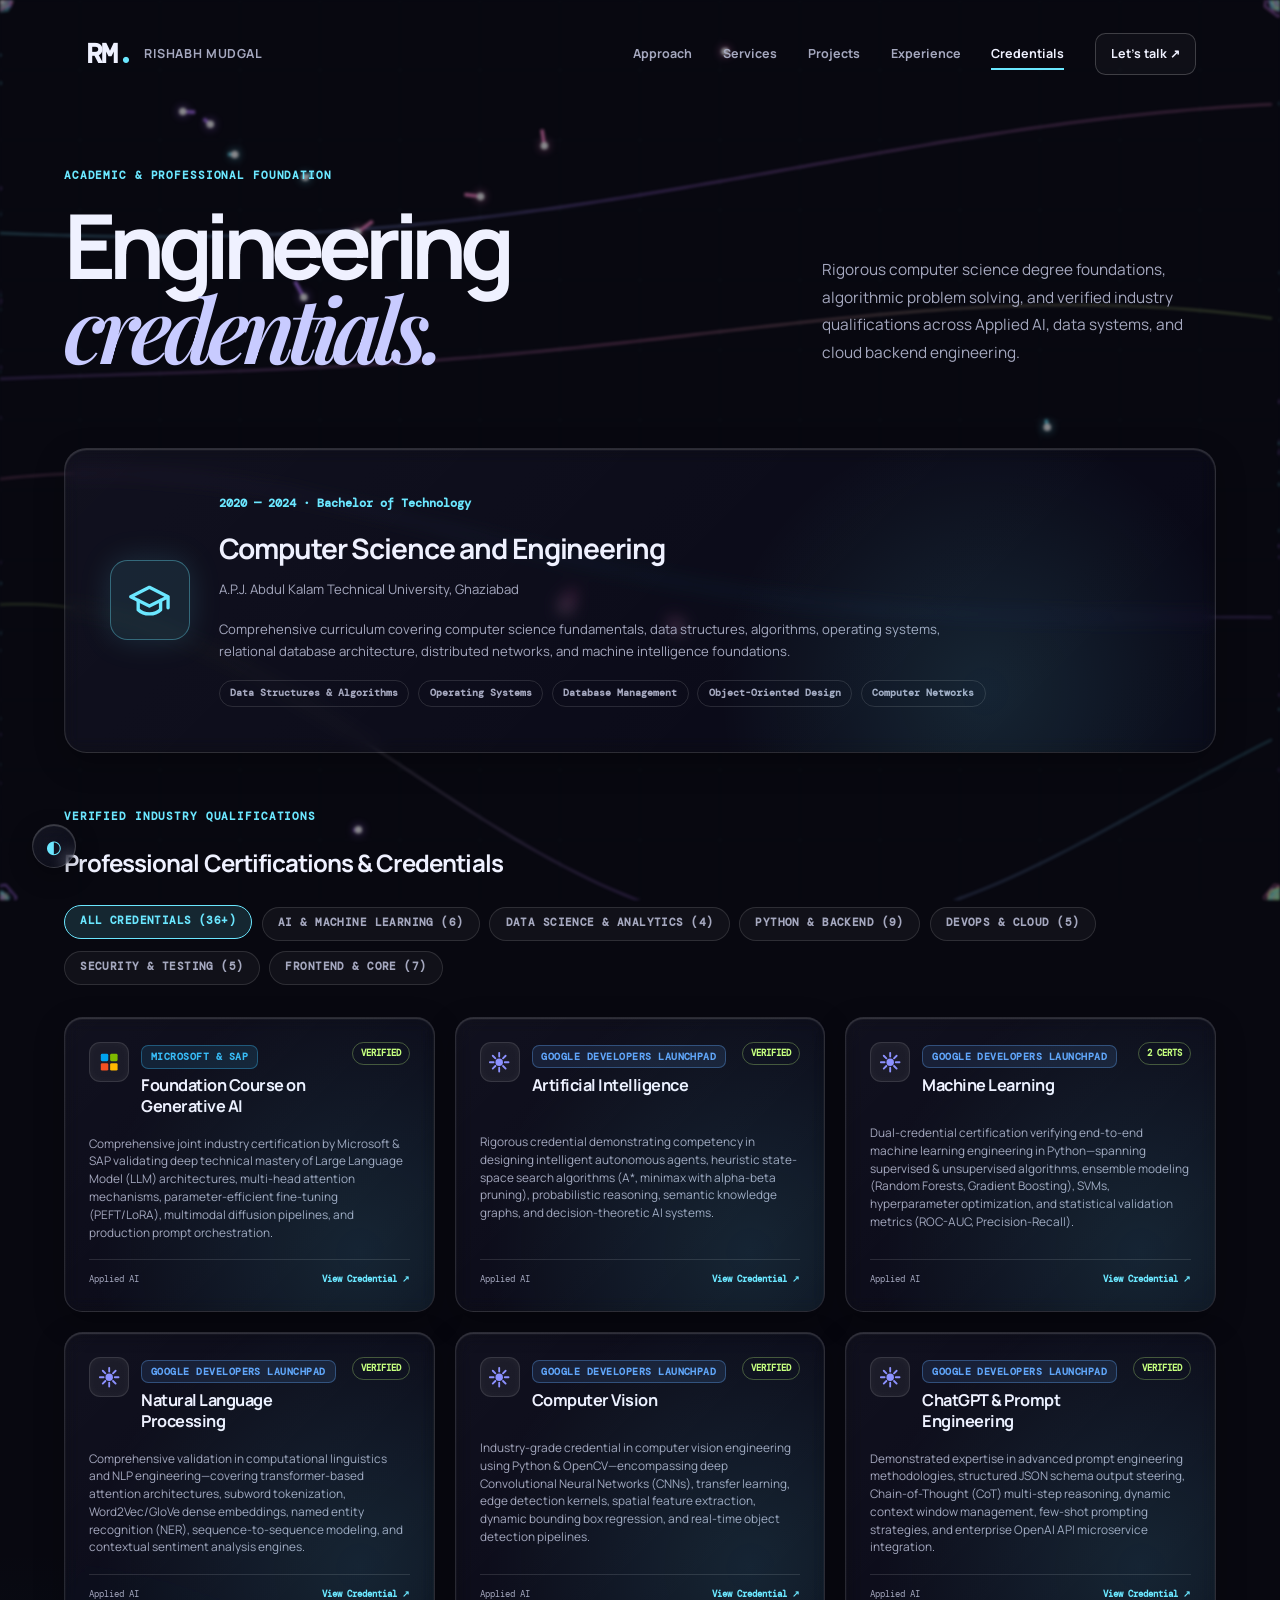
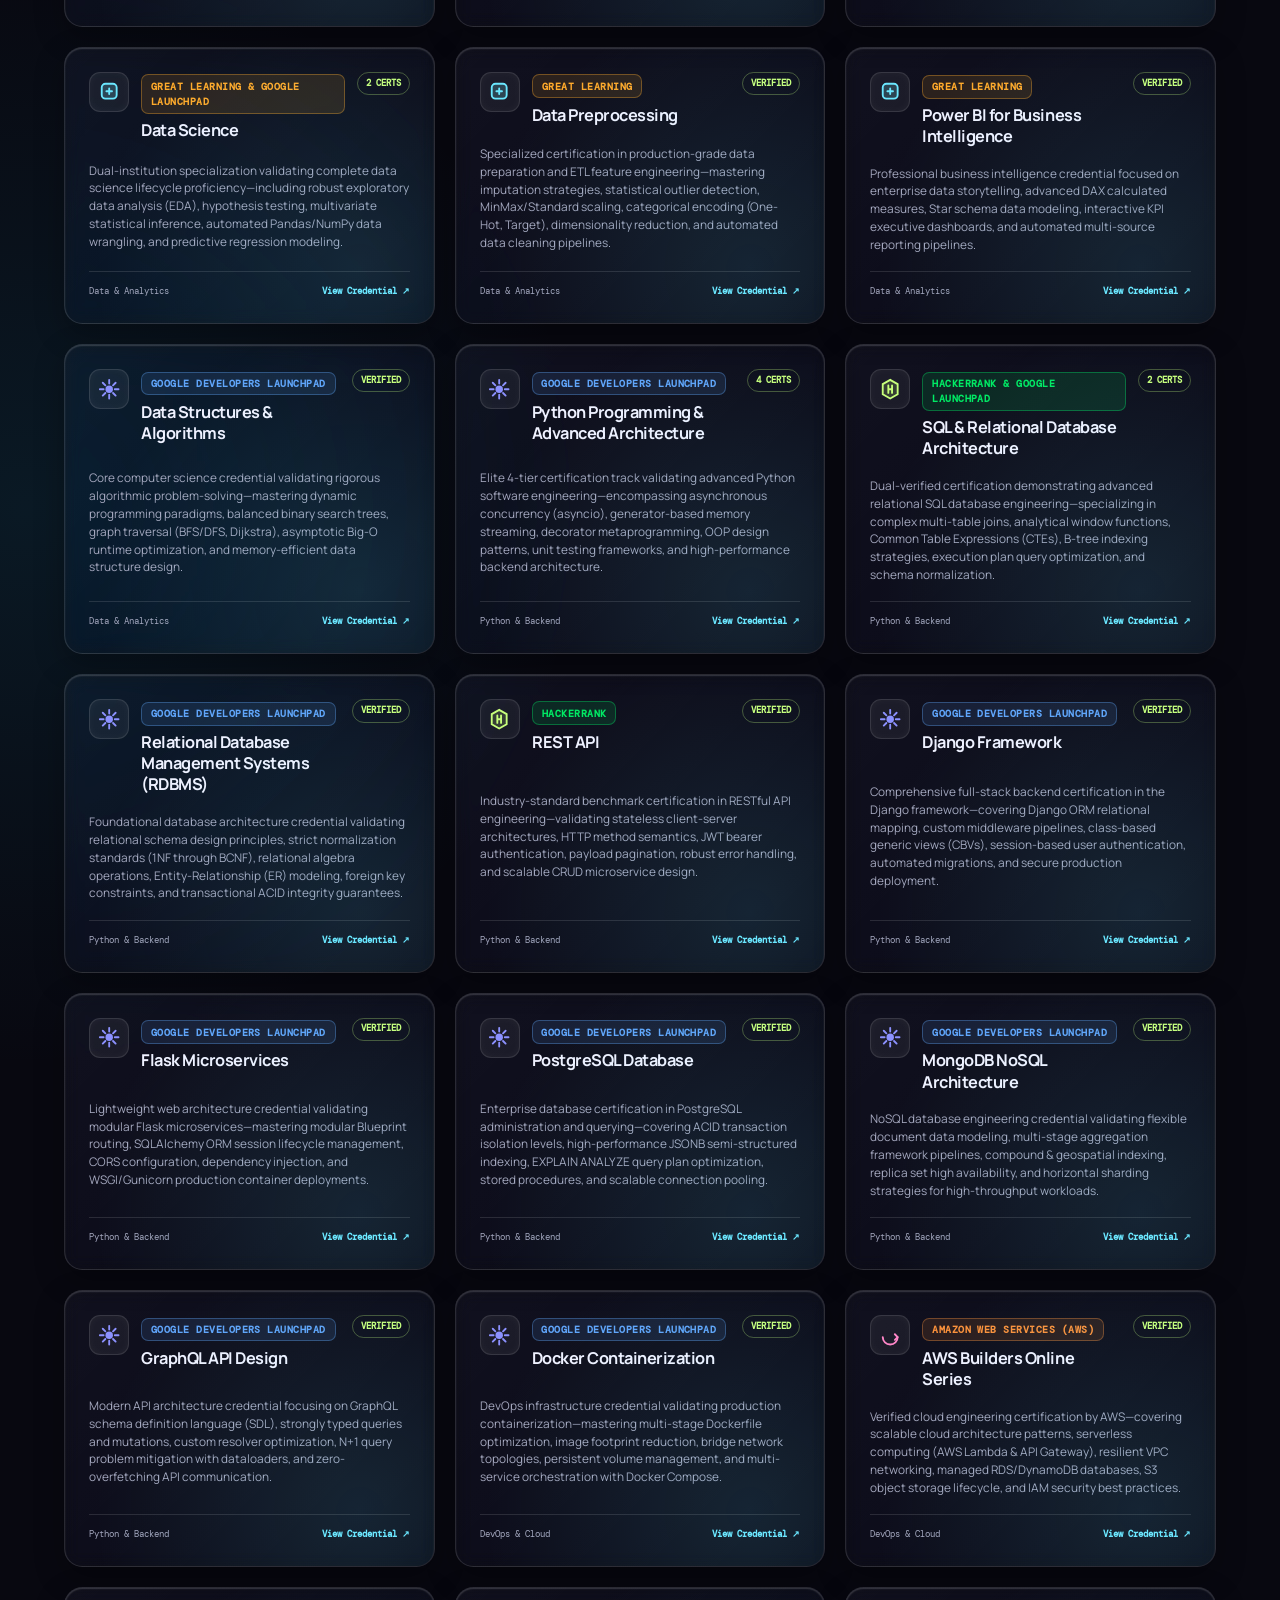
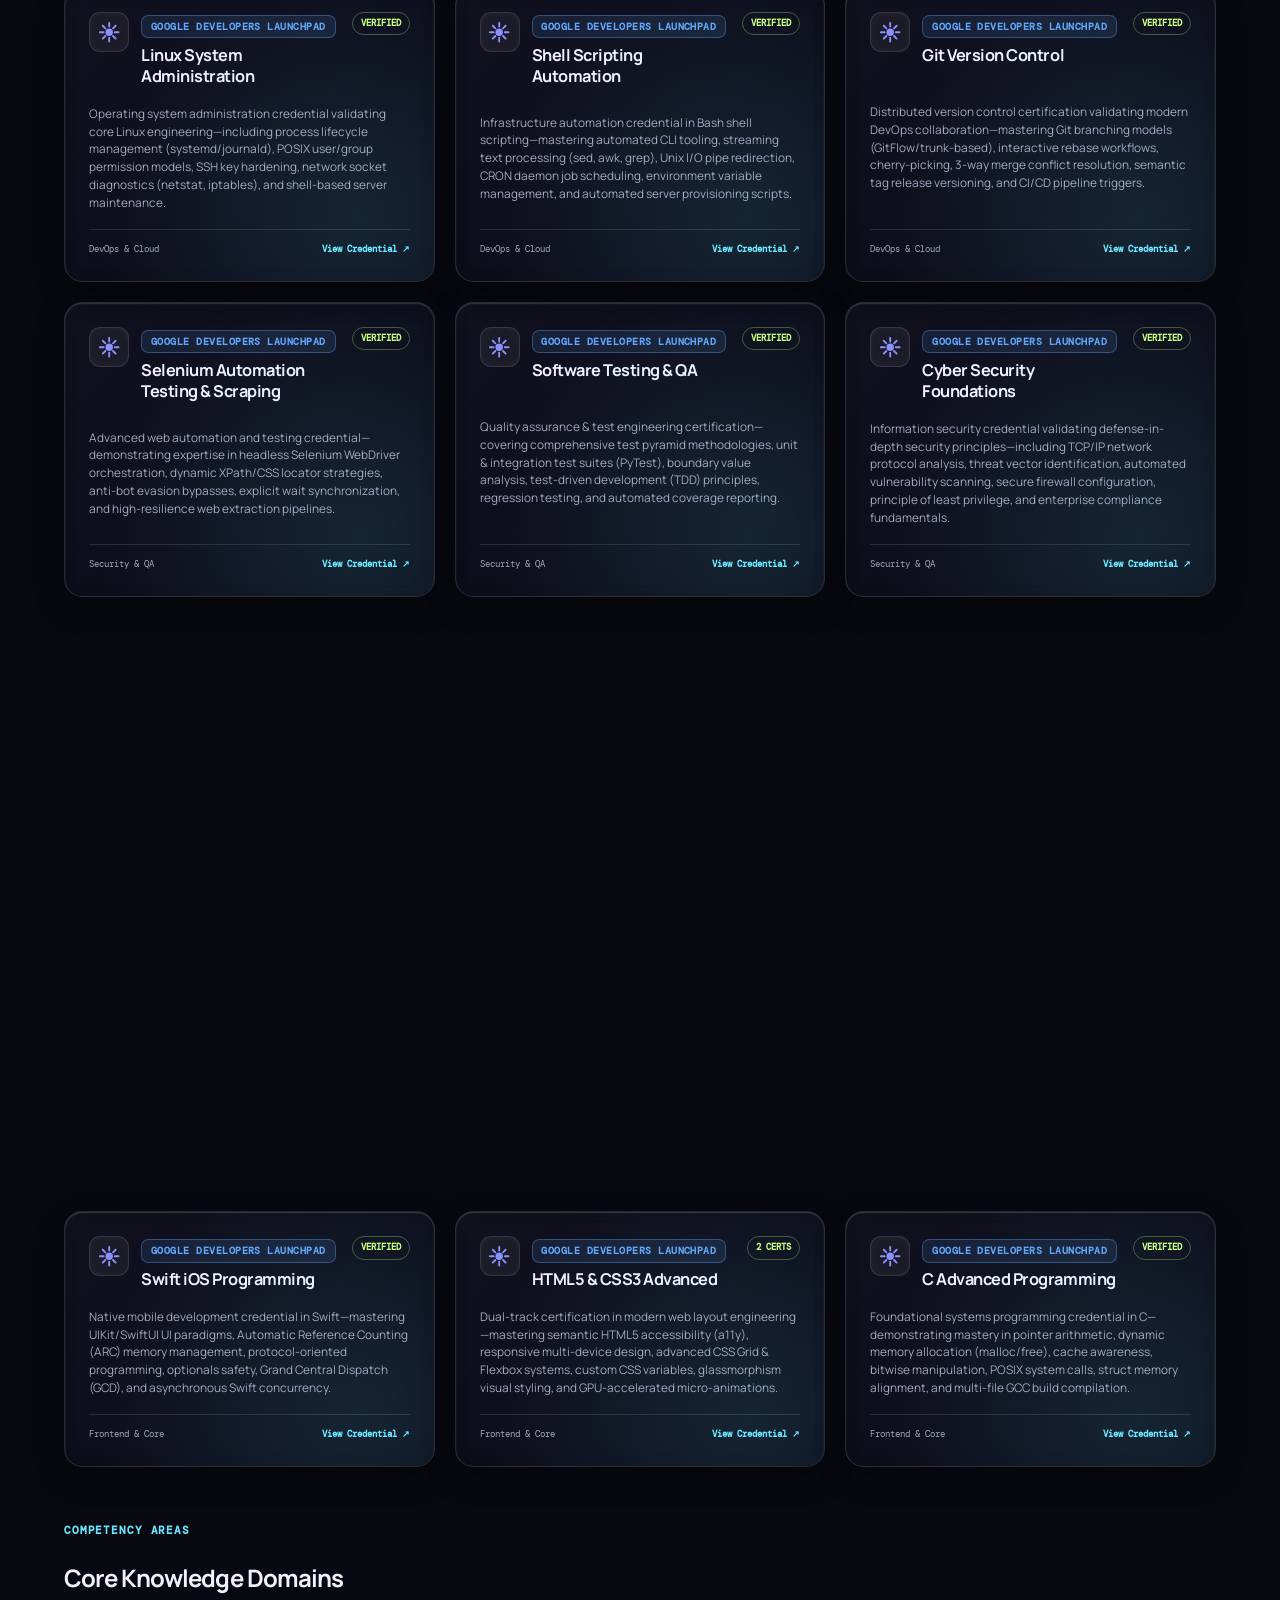
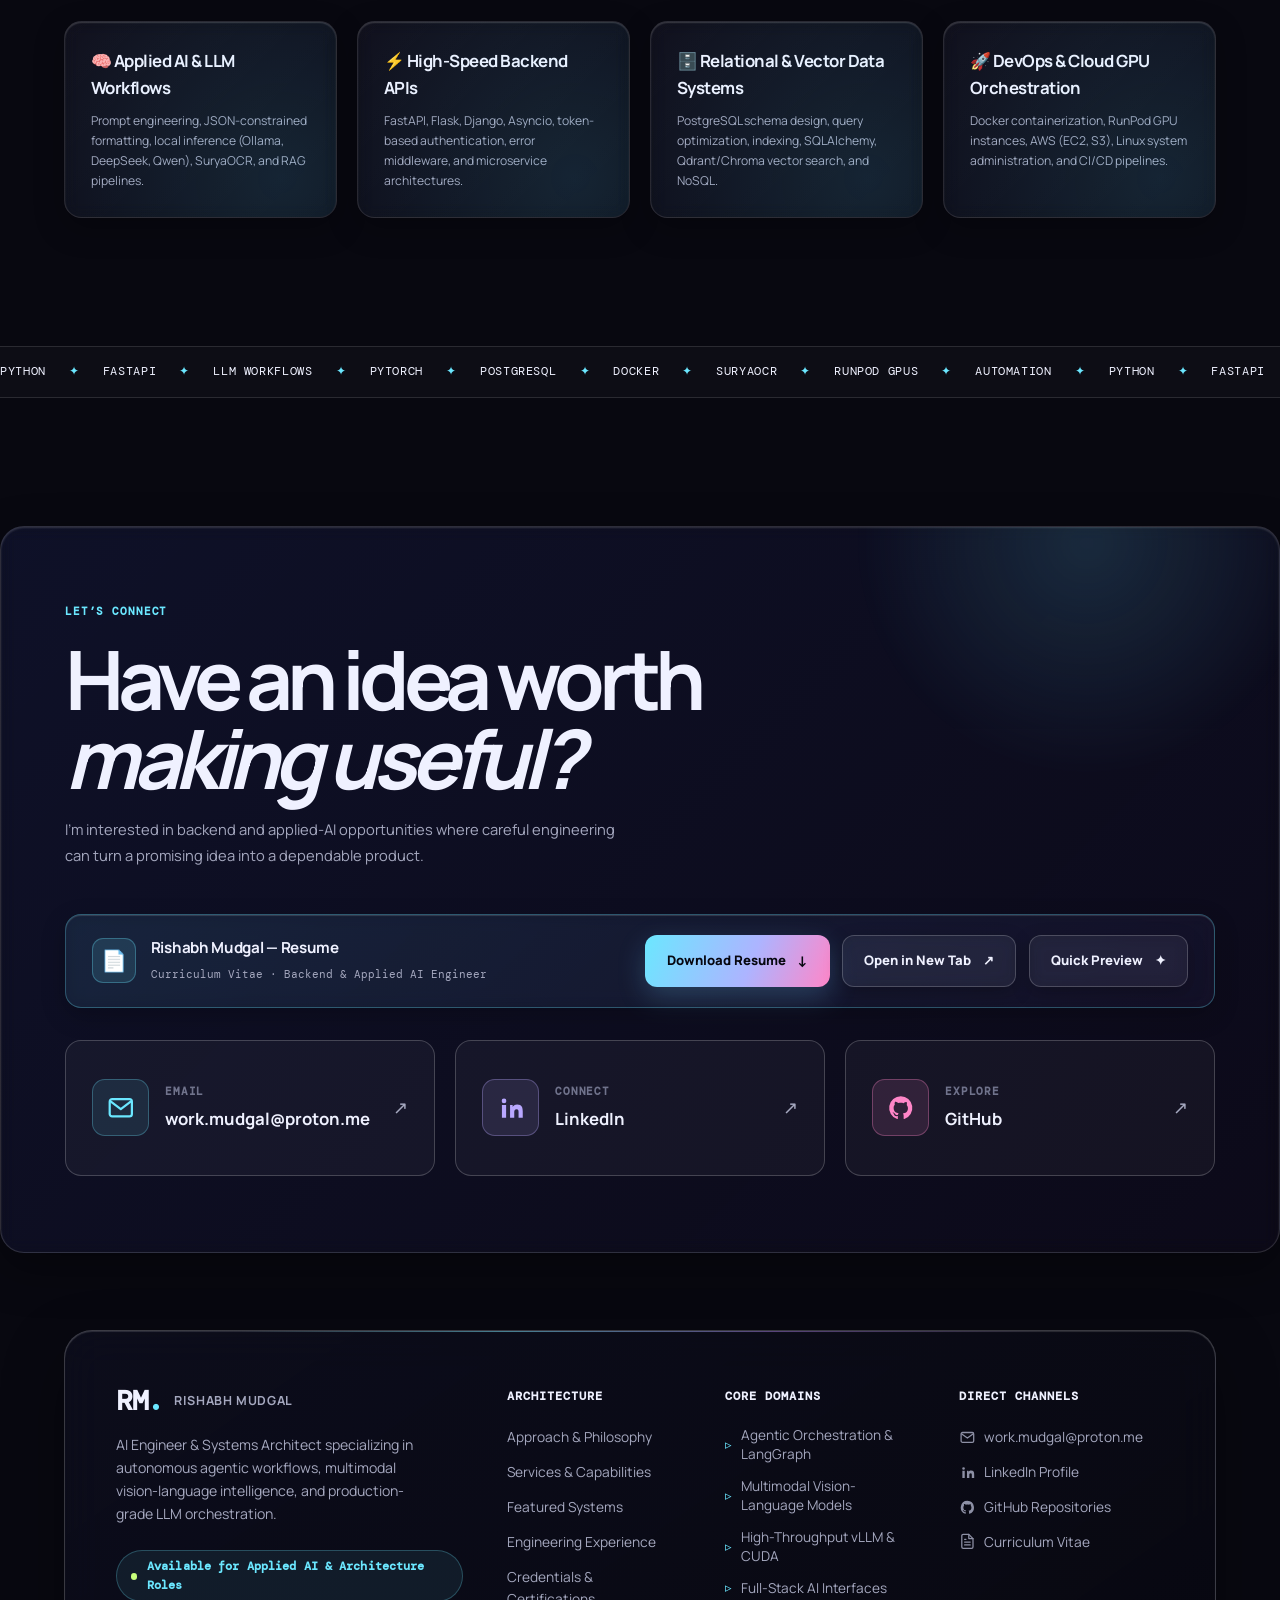
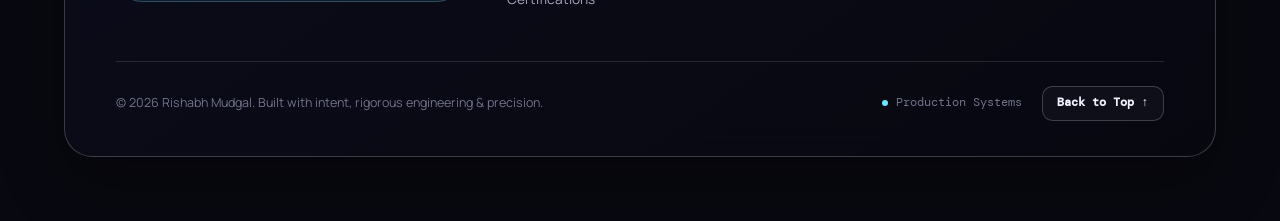
==== commit cc72dfdc: "Adding remaining files." ====
--- a/education.html
+++ b/education.html
@@ -3,64 +3,282 @@
   <head>
     <meta charset="UTF-8">
     <meta name="viewport" content="width=device-width, initial-scale=1.0">
+    <meta name="description" content="Academic foundations, verified professional certifications, and technical credentials of Rishabh Mudgal — B.Tech CSE, Applied AI, Python, SQL, and Cloud Automation.">
     <meta name="theme-color" content="#090914">
-    <title>Education — Rishabh Mudgal</title>
-    <link href="https://fonts.googleapis.com/css2?family=DM+Mono:wght@400;500&family=Manrope:wght@400;500;600;700;800&family=Playfair+Display:ital,wght@0,600;0,700;1,600;1,700&display=swap" rel="stylesheet">
+    <link rel="icon" href="favicon.svg" type="image/svg+xml">
+    <link rel="preconnect" href="https://fonts.googleapis.com">
+    <link rel="preconnect" href="https://fonts.gstatic.com" crossorigin>
+    <link href="https://fonts.googleapis.com/css2?family=DM+Mono:wght@400;500;600&family=Manrope:wght@400;500;600;700;800&family=Playfair+Display:ital,wght@0,600;0,700;1,600;1,700&display=swap" rel="stylesheet">
     <link rel="stylesheet" href="styles.css">
+    <title>Credentials &amp; Qualifications — Rishabh Mudgal</title>
   </head>
   <body>
-    <div class="page-noise" aria-hidden="true"></div>
+    <a class="skip-link" href="#main-content">Skip to content</a>
+    <!-- Interactive Generative Circuit & Wave Canvas -->
+    <canvas id="ambient-canvas" class="ambient-canvas" aria-hidden="true"></canvas>
+
     <div class="ambient ambient--one" aria-hidden="true"></div>
+    <div class="ambient ambient--two" aria-hidden="true"></div>
+    <div class="cursor-glow" aria-hidden="true"></div>
+
+    <!-- Minimalist Floating Controls -->
+    <button class="theme-toggle-float" type="button" aria-label="Switch theme" aria-pressed="false" data-theme-toggle>
+      <span class="theme-toggle-float__icon">
+        <span class="theme-toggle-float__sun" aria-hidden="true">☀</span>
+        <span class="theme-toggle-float__moon" aria-hidden="true">◐</span>
+      </span>
+    </button>
+
+    <button class="back-to-top" type="button" aria-label="Scroll back to top" data-back-to-top>
+      <svg viewBox="0 0 24 24" fill="none" stroke="currentColor" stroke-width="2.5" stroke-linecap="round" stroke-linejoin="round">
+        <path d="m18 15-6-6-6 6"/>
+      </svg>
+    </button>
+
+    <!-- Interactive Certificate / Slideshow Modal -->
+    <div class="project-modal" data-project-modal aria-hidden="true" role="dialog" aria-modal="true">
+      <div class="project-modal__backdrop" data-modal-backdrop></div>
+      <div class="project-modal__dialog">
+        <button class="project-modal__close" type="button" aria-label="Close modal" data-modal-close>✕</button>
+        <div data-modal-body>
+          <!-- Dynamically populated via script.js -->
+        </div>
+      </div>
+    </div>
 
     <header class="site-header" data-header>
-      <a class="brand" href="index.html"><span class="brand__mark">RM<span>.</span></span><span class="brand__label">Rishabh Mudgal</span></a>
-      <nav class="site-nav" id="site-navigation" data-navigation>
-        <a href="index.html">Approach</a><a href="projects.html">Projects</a><a href="experience.html">Experience</a><a class="is-active" href="education.html">Education</a><a href="#contact" class="nav-contact">Let’s talk <span>↗</span></a>
+      <a class="brand" href="index.html" aria-label="Rishabh Mudgal — Approach">
+        <span class="brand__mark">RM<span>.</span></span>
+        <span class="brand__label">Rishabh Mudgal</span>
+      </a>
+      <nav class="site-nav" id="site-navigation" aria-label="Primary navigation" data-navigation>
+        <a href="index.html">Approach</a>
+        <a href="services.html">Services</a>
+        <a href="projects.html">Projects</a>
+        <a href="experience.html">Experience</a>
+        <a class="is-active" href="education.html">Credentials</a>
+        <a href="#contact" class="nav-contact">Let’s talk <span aria-hidden="true">↗</span></a>
       </nav>
-      <button class="theme-toggle" type="button" data-theme-toggle><span class="theme-toggle__sun">☀</span><span class="theme-toggle__moon">◐</span></button>
-      <button class="menu-toggle" type="button" aria-controls="site-navigation" data-menu-toggle><span></span><span></span></button>
+      <button class="menu-toggle" type="button" aria-label="Open navigation menu" aria-controls="site-navigation" aria-expanded="false" data-menu-toggle>
+        <span></span><span></span>
+      </button>
     </header>
 
     <main id="main-content">
-      <section class="section-shell page-intro">
+      <section class="section-shell page-intro" id="top">
         <div class="page-intro__grid" data-reveal>
-          <div><p class="eyebrow">04 — Education & Certifications</p><h1>My <em>foundation.</em></h1></div>
+          <div>
+            <p class="eyebrow">Academic &amp; Professional Foundation</p>
+            <h1>Engineering <em>credentials.</em></h1>
+          </div>
+          <p>Rigorous computer science degree foundations, algorithmic problem solving, and verified industry qualifications across Applied AI, data systems, and cloud backend engineering.</p>
         </div>
       </section>
 
-      <section class="section-shell credentials" data-reveal>
-        <div>
-          <p class="eyebrow">Academics</p>
-          <div class="credentials__education">
-            <h3>B.Tech in Computer Science & Engineering</h3>
-            <p>A.P.J. Abdul Kalam Technical University, Ghaziabad <span>·</span> 2024</p>
-          </div>
-        </div>
-        <div>
-          <p class="eyebrow">Certifications</p>
-          <div class="credential-list">
-            <span>Python Programming (HackerRank)</span>
-            <span>SQL Database Management (HackerRank)</span>
-            <span>Data Science with Python (Great Learning)</span>
-            <span>Data Visualization (Great Learning)</span>
-            <span>Power BI (Great Learning)</span>
-            <span>Selenium Automation (Google Developers)</span>
+      <section class="section-shell" data-reveal>
+        <!-- Hero Academic Degree Card -->
+        <div class="degree-card glass-card">
+          <div class="degree-card__icon" aria-hidden="true">
+            <svg viewBox="0 0 24 24" fill="none" stroke="currentColor" stroke-width="1.8" stroke-linecap="round" stroke-linejoin="round" style="width: 2.8rem; height: 2.8rem;">
+              <path d="M22 10v6M2 10l10-5 10 5-10 5z"/>
+              <path d="M6 12v5c3 3 9 3 12 0v-5"/>
+            </svg>
+          </div>
+          <div class="degree-card__info">
+            <p class="degree-card__meta">2020 — 2024 · Bachelor of Technology</p>
+            <h3>Computer Science and Engineering</h3>
+            <p class="degree-card__desc">A.P.J. Abdul Kalam Technical University, Ghaziabad</p>
+            <p class="degree-card__desc">Comprehensive curriculum covering computer science fundamentals, data structures, algorithms, operating systems, relational database architecture, distributed networks, and machine intelligence foundations.</p>
+            <div class="hero__chips" style="margin-top: 1rem;">
+              <li>Data Structures &amp; Algorithms</li>
+              <li>Operating Systems</li>
+              <li>Database Management</li>
+              <li>Object-Oriented Design</li>
+              <li>Computer Networks</li>
+            </div>
+          </div>
+        </div>
+
+        <!-- Verified Certifications Section with Interactive Filter Bar -->
+        <div class="cert-section" data-reveal>
+          <p class="eyebrow">Verified Industry Qualifications</p>
+          <h3>Professional Certifications &amp; Credentials</h3>
+
+          <!-- Filter Bar -->
+          <div class="cert-filter-bar" role="tablist" aria-label="Filter certificates by category">
+            <button class="cert-filter-pill is-active" type="button" data-filter="all">All Credentials</button>
+            <button class="cert-filter-pill" type="button" data-filter="ai">AI &amp; Machine Learning</button>
+            <button class="cert-filter-pill" type="button" data-filter="data">Data Science &amp; Analytics</button>
+            <button class="cert-filter-pill" type="button" data-filter="python">Python &amp; Backend</button>
+            <button class="cert-filter-pill" type="button" data-filter="devops">DevOps &amp; Cloud</button>
+            <button class="cert-filter-pill" type="button" data-filter="security">Security &amp; Testing</button>
+            <button class="cert-filter-pill" type="button" data-filter="frontend">Frontend &amp; Core</button>
+          </div>
+
+          <div class="cert-grid">
+            <!-- Dynamically populated via data/certificates-data.js & script.js -->
+          </div>
+        </div>
+
+        <!-- Technical Domain Matrix -->
+        <div class="cert-section" data-reveal>
+          <p class="eyebrow">Competency Areas</p>
+          <h3>Core Knowledge Domains</h3>
+          <div class="domain-grid">
+            <article class="domain-card glass-card">
+              <h4>🧠 Applied AI &amp; LLM Workflows</h4>
+              <p>Prompt engineering, JSON-constrained formatting, local inference (Ollama, DeepSeek, Qwen), SuryaOCR, and RAG pipelines.</p>
+            </article>
+            <article class="domain-card glass-card">
+              <h4>⚡ High-Speed Backend APIs</h4>
+              <p>FastAPI, Flask, Django, Asyncio, token-based authentication, error middleware, and microservice architectures.</p>
+            </article>
+            <article class="domain-card glass-card">
+              <h4>🗄️ Relational &amp; Vector Data Systems</h4>
+              <p>PostgreSQL schema design, query optimization, indexing, SQLAlchemy, Qdrant/Chroma vector search, and NoSQL.</p>
+            </article>
+            <article class="domain-card glass-card">
+              <h4>🚀 DevOps &amp; Cloud GPU Orchestration</h4>
+              <p>Docker containerization, RunPod GPU instances, AWS (EC2, S3), Linux system administration, and CI/CD pipelines.</p>
+            </article>
           </div>
         </div>
       </section>
     </main>
 
-    <section class="skill-ticker" aria-label="Tools and technologies"><div class="skill-ticker__track"><span>Python</span><i>✦</i><span>FastAPI</span><i>✦</i><span>LLM Workflows</span><i>✦</i><span>PyTorch</span><i>✦</i><span>PostgreSQL</span><i>✦</i><span>Docker</span><i>✦</i><span>OCR Systems</span><i>✦</i><span>Automation</span><i>✦</i><span>Python</span><i>✦</i><span>FastAPI</span><i>✦</i><span>LLM Workflows</span><i>✦</i><span>PyTorch</span><i>✦</i><span>PostgreSQL</span><i>✦</i><span>Docker</span><i>✦</i><span>OCR Systems</span><i>✦</i><span>Automation</span><i>✦</i></div></section>
+    <section class="skill-ticker" aria-label="Tools and technologies">
+      <div class="skill-ticker__track">
+        <span>Python</span><i>✦</i><span>FastAPI</span><i>✦</i><span>LLM Workflows</span><i>✦</i><span>PyTorch</span><i>✦</i><span>PostgreSQL</span><i>✦</i><span>Docker</span><i>✦</i><span>SuryaOCR</span><i>✦</i><span>RunPod GPUs</span><i>✦</i><span>Automation</span><i>✦</i><span>Python</span><i>✦</i><span>FastAPI</span><i>✦</i><span>LLM Workflows</span><i>✦</i><span>PyTorch</span><i>✦</i><span>PostgreSQL</span><i>✦</i><span>Docker</span><i>✦</i><span>SuryaOCR</span><i>✦</i><span>RunPod GPUs</span><i>✦</i><span>Automation</span><i>✦</i>
+      </div>
+    </section>
+
+    <!-- Contact Section with Resume Showcase Box -->
     <section class="section-shell contact contact--expanded" id="contact">
       <div class="contact__glow" aria-hidden="true"></div>
-      <div class="contact__content" data-reveal><p class="eyebrow">Let’s make contact</p><h2>Have an idea worth<br><em>making useful?</em></h2><p>I’m interested in backend and applied-AI opportunities where careful engineering can turn a promising idea into a dependable product.</p></div>
+      <div class="contact__content" data-reveal>
+        <p class="eyebrow">Let’s Connect</p>
+        <h2>Have an idea worth<br><em>making useful?</em></h2>
+        <p>I’m interested in backend and applied-AI opportunities where careful engineering can turn a promising idea into a dependable product.</p>
+      </div>
+
+      <!-- Resume Action Box -->
+      <div class="resume-action-box" data-reveal>
+        <div class="resume-action-box__info">
+          <div class="resume-action-box__icon" aria-hidden="true">📄</div>
+          <div class="resume-action-box__text">
+            <strong>Rishabh Mudgal — Resume</strong>
+            <span>Curriculum Vitae · Backend &amp; Applied AI Engineer</span>
+          </div>
+        </div>
+        <div class="resume-action-box__btns">
+          <a class="button button--primary" href="media/resume.pdf" download>Download Resume <span>↓</span></a>
+          <a class="button button--secondary" href="media/resume.pdf" target="_blank">Open in New Tab <span>↗</span></a>
+          <button class="button button--secondary" type="button" data-resume-preview>Quick Preview <span>✦</span></button>
+        </div>
+      </div>
+
       <div class="contact__channels" data-reveal data-reveal-delay="100">
-        <a class="contact-channel" href="mailto:work.mudgal@proton.me"><span class="contact-channel__icon" aria-hidden="true"><svg viewBox="0 0 24 24" fill="none"><rect x="3" y="5" width="18" height="14" rx="2" stroke="currentColor" stroke-width="1.8"/><path d="m4 7 8 6 8-6" stroke="currentColor" stroke-width="1.8" stroke-linecap="round" stroke-linejoin="round"/></svg></span><span class="contact-channel__copy"><small>Email</small><strong>work.mudgal@proton.me</strong></span><span class="contact-channel__arrow" aria-hidden="true">↗</span></a>
-        <a class="contact-channel" href="https://linkedin.com/in/mr-mudgal" target="_blank" rel="noreferrer"><span class="contact-channel__icon" aria-hidden="true"><svg viewBox="0 0 24 24" fill="currentColor"><path d="M6.5 8.3A1.9 1.9 0 1 0 6.5 4.5a1.9 1.9 0 0 0 0 3.8ZM4.8 9.8h3.4V20H4.8V9.8Zm5.5 0h3.2v1.4h.1c.5-.9 1.7-1.8 3.6-1.8 3.8 0 4.5 2.4 4.5 5.6v5h-3.4v-4.4c0-1.1 0-2.5-1.6-2.5s-1.9 1.2-1.9 2.4V20h-3.4V9.8Z"/></svg></span><span class="contact-channel__copy"><small>Connect</small><strong>LinkedIn</strong></span><span class="contact-channel__arrow" aria-hidden="true">↗</span></a>
-        <a class="contact-channel" href="https://github.com/mr-mudgal" target="_blank" rel="noreferrer"><span class="contact-channel__icon" aria-hidden="true"><svg viewBox="0 0 24 24" fill="currentColor"><path d="M12 2.6a9.5 9.5 0 0 0-3 18.5c.5.1.6-.2.6-.5v-1.9c-2.5.5-3-1.1-3-1.1-.4-1-.9-1.3-.9-1.3-.8-.5.1-.5.1-.5.9.1 1.4 1 1.4 1 .8 1.4 2 1 2.5.8.1-.6.3-1 .6-1.2-2-.2-4.1-1-4.1-4.4 0-1 .4-1.8 1-2.4-.1-.2-.4-1.1.1-2.4 0 0 .8-.3 2.5.9A8.6 8.6 0 0 1 12 8c.8 0 1.5.1 2.2.3 1.7-1.2 2.5-.9 2.5-.9.5 1.3.2 2.2.1 2.4.6.7 1 1.5 1 2.4 0 3.4-2.1 4.2-4.1 4.4.3.3.6.8.6 1.6v2.4c0 .2.2.6.6.5A9.5 9.5 0 0 0 12 2.6Z"/></svg></span><span class="contact-channel__copy"><small>Explore</small><strong>GitHub</strong></span><span class="contact-channel__arrow" aria-hidden="true">↗</span></a>
+        <a class="contact-channel" href="mailto:work.mudgal@proton.me">
+          <span class="contact-channel__icon" aria-hidden="true"><svg viewBox="0 0 24 24" fill="none"><rect x="3" y="5" width="18" height="14" rx="2" stroke="currentColor" stroke-width="1.8"/><path d="m4 7 8 6 8-6" stroke="currentColor" stroke-width="1.8" stroke-linecap="round" stroke-linejoin="round"/></svg></span>
+          <span class="contact-channel__copy"><small>Email</small><strong>work.mudgal@proton.me</strong></span><span class="contact-channel__arrow" aria-hidden="true">↗</span>
+        </a>
+        <a class="contact-channel" href="https://linkedin.com/in/mr-mudgal" target="_blank" rel="noreferrer">
+          <span class="contact-channel__icon" aria-hidden="true"><svg viewBox="0 0 24 24" fill="currentColor"><path d="M6.5 8.3A1.9 1.9 0 1 0 6.5 4.5a1.9 1.9 0 0 0 0 3.8ZM4.8 9.8h3.4V20H4.8V9.8Zm5.5 0h3.2v1.4h.1c.5-.9 1.7-1.8 3.6-1.8 3.8 0 4.5 2.4 4.5 5.6v5h-3.4v-4.4c0-1.1 0-2.5-1.6-2.5s-1.9 1.2-1.9 2.4V20h-3.4V9.8Z"/></svg></span>
+          <span class="contact-channel__copy"><small>Connect</small><strong>LinkedIn</strong></span><span class="contact-channel__arrow" aria-hidden="true">↗</span>
+        </a>
+        <a class="contact-channel" href="https://github.com/mr-mudgal" target="_blank" rel="noreferrer">
+          <span class="contact-channel__icon" aria-hidden="true"><svg viewBox="0 0 24 24" fill="currentColor"><path d="M12 2.6a9.5 9.5 0 0 0-3 18.5c.5.1.6-.2.6-.5v-1.9c-2.5.5-3-1.1-3-1.1-.4-1-.9-1.3-.9-1.3-.8-.5.1-.5.1-.5.9.1 1.4 1 1.4 1 .8 1.4 2 1 2.5.8.1-.6.3-1 .6-1.2-2-.2-4.1-1-4.1-4.4 0-1 .4-1.8 1-2.4-.1-.2-.4-1.1.1-2.4 0 0 .8-.3 2.5.9A8.6 8.6 0 0 1 12 8c.8 0 1.5.1 2.2.3 1.7-1.2 2.5-.9 2.5-.9.5 1.3.2 2.2.1 2.4.6.7 1 1.5 1 2.4 0 3.4-2.1 4.2-4.1 4.4.3.3.6.8.6 1.6v2.4c0 .2.2.6.6.5A9.5 9.5 0 0 0 12 2.6Z"/></svg></span>
+          <span class="contact-channel__copy"><small>Explore</small><strong>GitHub</strong></span><span class="contact-channel__arrow" aria-hidden="true">↗</span>
+        </a>
       </div>
     </section>
-    <footer class="site-footer section-shell"><a class="brand" href="#top" aria-label="Back to the top"><span class="brand__mark">RM<span>.</span></span></a><p>Crafted with curiosity, code, and a practical point of view.</p><p>© <span data-year></span> Rishabh Mudgal</p></footer>
+
+    <footer class="site-footer section-shell" role="contentinfo">
+      <div class="footer-card" data-reveal>
+        <div class="footer-main">
+          <!-- Brand & Role Summary -->
+          <div class="footer-brand-col">
+            <a class="brand brand--footer" href="#top" aria-label="Rishabh Mudgal — Back to Top">
+              <span class="brand__mark">RM<span>.</span></span>
+              <span class="brand__label">Rishabh Mudgal</span>
+            </a>
+            <p class="footer-bio">
+              AI Engineer &amp; Systems Architect specializing in autonomous agentic workflows, multimodal vision-language intelligence, and production-grade LLM orchestration.
+            </p>
+            <div class="footer-status-pill">
+              <span class="status-pulse-dot" aria-hidden="true"></span>
+              <span>Available for Applied AI &amp; Architecture Roles</span>
+            </div>
+          </div>
+
+          <!-- Navigation / Systems -->
+          <div class="footer-nav-col">
+            <h4 class="footer-heading">Architecture</h4>
+            <nav class="footer-links" aria-label="Site Navigation">
+              <a href="index.html">Approach &amp; Philosophy</a>
+              <a href="services.html">Services &amp; Capabilities</a>
+              <a href="projects.html">Featured Systems</a>
+              <a href="experience.html">Engineering Experience</a>
+              <a href="education.html">Credentials &amp; Certifications</a>
+            </nav>
+          </div>
+
+          <!-- Core Domains -->
+          <div class="footer-nav-col">
+            <h4 class="footer-heading">Core Domains</h4>
+            <ul class="footer-stack-list">
+              <li><span>Agentic Orchestration &amp; LangGraph</span></li>
+              <li><span>Multimodal Vision-Language Models</span></li>
+              <li><span>High-Throughput vLLM &amp; CUDA</span></li>
+              <li><span>Full-Stack AI Interfaces</span></li>
+            </ul>
+          </div>
+
+          <!-- Direct Channels -->
+          <div class="footer-nav-col">
+            <h4 class="footer-heading">Direct Channels</h4>
+            <nav class="footer-links" aria-label="Direct Contact Links">
+              <a href="mailto:work.mudgal@proton.me" class="footer-link-highlight">
+                <svg class="footer-link-icon" viewBox="0 0 24 24" fill="none" stroke="currentColor" stroke-width="1.8" stroke-linecap="round" stroke-linejoin="round" aria-hidden="true"><rect x="3" y="5" width="18" height="14" rx="2"/><path d="m4 7 8 6 8-6"/></svg>
+                <span>work.mudgal@proton.me</span>
+                <span class="footer-arrow" aria-hidden="true">↗</span>
+              </a>
+              <a href="https://linkedin.com/in/mr-mudgal" target="_blank" rel="noreferrer">
+                <svg class="footer-link-icon" viewBox="0 0 24 24" fill="currentColor" aria-hidden="true"><path d="M6.5 8.3A1.9 1.9 0 1 0 6.5 4.5a1.9 1.9 0 0 0 0 3.8ZM4.8 9.8h3.4V20H4.8V9.8Zm5.5 0h3.2v1.4h.1c.5-.9 1.7-1.8 3.6-1.8 3.8 0 4.5 2.4 4.5 5.6v5h-3.4v-4.4c0-1.1 0-2.5-1.6-2.5s-1.9 1.2-1.9 2.4V20h-3.4V9.8Z"/></svg>
+                <span>LinkedIn Profile</span>
+                <span class="footer-arrow" aria-hidden="true">↗</span>
+              </a>
+              <a href="https://github.com/mr-mudgal" target="_blank" rel="noreferrer">
+                <svg class="footer-link-icon" viewBox="0 0 24 24" fill="currentColor" aria-hidden="true"><path d="M12 2.6a9.5 9.5 0 0 0-3 18.5c.5.1.6-.2.6-.5v-1.9c-2.5.5-3-1.1-3-1.1-.4-1-.9-1.3-.9-1.3-.8-.5.1-.5.1-.5.9.1 1.4 1 1.4 1 .8 1.4 2 1 2.5.8.1-.6.3-1 .6-1.2-2-.2-4.1-1-4.1-4.4 0-1 .4-1.8 1-2.4-.1-.2-.4-1.1.1-2.4 0 0 .8-.3 2.5.9A8.6 8.6 0 0 1 12 8c.8 0 1.5.1 2.2.3 1.7-1.2 2.5-.9 2.5-.9.5 1.3.2 2.2.1 2.4.6.7 1 1.5 1 2.4 0 3.4-2.1 4.2-4.1 4.4.3.3.6.8.6 1.6v2.4c0 .2.2.6.6.5A9.5 9.5 0 0 0 12 2.6Z"/></svg>
+                <span>GitHub Repositories</span>
+                <span class="footer-arrow" aria-hidden="true">↗</span>
+              </a>
+              <a href="media/resume.pdf" target="_blank" rel="noreferrer">
+                <svg class="footer-link-icon" viewBox="0 0 24 24" fill="none" stroke="currentColor" stroke-width="1.8" stroke-linecap="round" stroke-linejoin="round" aria-hidden="true"><path d="M14 2H6a2 2 0 0 0-2 2v16a2 2 0 0 0 2 2h12a2 2 0 0 0 2-2V8z"/><polyline points="14 2 14 8 20 8"/><line x1="16" y1="13" x2="8" y2="13"/><line x1="16" y1="17" x2="8" y2="17"/><polyline points="10 9 9 9 8 9"/></svg>
+                <span>Curriculum Vitae</span>
+                <span class="footer-arrow" aria-hidden="true">↗</span>
+              </a>
+            </nav>
+          </div>
+        </div>
+
+        <!-- Sub-Footer / Meta -->
+        <div class="footer-bottom">
+          <div class="footer-bottom__copy">
+            <p>© <span data-year></span> Rishabh Mudgal. Built with intent, rigorous engineering &amp; precision.</p>
+          </div>
+          <div class="footer-bottom__meta">
+            <span class="footer-badge"><span class="badge-dot" aria-hidden="true"></span> Production Systems</span>
+            <a href="#top" class="footer-back-to-top" aria-label="Back to top">
+              <span>Back to Top</span>
+              <span class="footer-back-arrow" aria-hidden="true">↑</span>
+            </a>
+          </div>
+        </div>
+      </div>
+    </footer>
+    <script src="data/projects-data.js"></script>
+    <script src="data/certificates-data.js"></script>
     <script src="script.js" defer></script>
   </body>
 </html>
--- a/styles.css
+++ b/styles.css
@@ -4,8 +4,8 @@
   --dim: #70738c;
   --canvas: #080810;
   --canvas-soft: #0e0e1a;
-  --glass: rgba(21, 21, 38, 0.45);
-  --glass-strong: rgba(25, 25, 44, 0.65);
+  --glass: rgba(12, 13, 26, 0.15);
+  --glass-strong: rgba(16, 18, 34, 0.35);
   --line: rgba(255, 255, 255, 0.12);
   --line-strong: rgba(255, 255, 255, 0.2);
   --cyan: #6be7ff;
@@ -21,23 +21,32 @@
 }
 
 html[data-theme="light"] {
-  --ink: #151728;
-  --muted: #596078;
-  --dim: #7f869d;
-  --canvas: #f5f6ff;
-  --canvas-soft: #ebedf9;
-  --glass: rgba(255, 255, 255, 0.45);
-  --glass-strong: rgba(255, 255, 255, 0.65);
-  --line: rgba(24, 29, 57, 0.13);
-  --line-strong: rgba(24, 29, 57, 0.22);
-  --cyan: #008bab;
-  --blue: #5e62d3;
-  --violet: #7d43c9;
-  --pink: #ca3b8c;
-  --lime: #638d1c;
-}
-
-* { box-sizing: border-box; }
+  --ink: #0a0d1a;
+  --muted: #282f45;
+  --dim: #444c66;
+  --canvas: #f4f6fc;
+  --canvas-soft: #e8ecf8;
+  --glass: rgba(255, 255, 255, 0.3);
+  --glass-strong: rgba(255, 255, 255, 0.55);
+  --line: rgba(18, 24, 56, 0.14);
+  --line-strong: rgba(18, 24, 56, 0.24);
+  --cyan: #007799;
+  --blue: #4449b8;
+  --violet: #6b2eb8;
+  --pink: #b82276;
+  --lime: #3c6607;
+}
+
+/* Global Selection Lock */
+*, *::before, *::after {
+  box-sizing: border-box;
+  -webkit-user-select: none;
+  -moz-user-select: none;
+  -ms-user-select: none;
+  user-select: none;
+  -webkit-touch-callout: none;
+}
+
 html { scroll-behavior: smooth; background: var(--canvas); }
 
 body {
@@ -47,34 +56,52 @@
   color: var(--ink);
   background:
     radial-gradient(circle at 82% -7%, rgba(96, 85, 210, 0.18), transparent 27rem),
-    radial-gradient(circle at 2% 32%, rgba(24, 149, 184, 0.1), transparent 35rem),
+    radial-gradient(circle at 2% 32%, rgba(24, 149, 184, 0.12), transparent 35rem),
     var(--canvas);
   font-family: var(--sans);
   font-size: 16px;
   line-height: 1.6;
+  transition: color 0.35s ease, background-color 0.35s ease;
 }
 
 html[data-theme="light"] body {
   background:
-    radial-gradient(circle at 82% -7%, rgba(126, 110, 255, 0.2), transparent 27rem),
-    radial-gradient(circle at 2% 32%, rgba(39, 186, 209, 0.15), transparent 35rem),
-    var(--canvas);
-}
-
-body::selection { color: #090914; background: var(--cyan); }
+    radial-gradient(circle at 82% -7%, rgba(110, 95, 255, 0.15), transparent 27rem),
+    radial-gradient(circle at 2% 32%, rgba(0, 160, 204, 0.1), transparent 35rem),
+    var(--canvas)
+}
+
 a { color: inherit; text-decoration: none; }
 :focus-visible { outline: 2px solid var(--cyan); outline-offset: 4px; }
 button { font: inherit; }
-p, h1, h2, h3 { margin-top: 0; }
+p, h1, h2, h3, h4 { margin-top: 0; }
 
 .page-noise {
-  position: fixed; z-index: 10; inset: 0; pointer-events: none; opacity: 0.028;
+  position: fixed; z-index: 10; inset: 0; pointer-events: none; opacity: 0.022;
   background-image: url("data:image/svg+xml,%3Csvg viewBox='0 0 240 240' xmlns='http://www.w3.org/2000/svg'%3E%3Cfilter id='n'%3E%3CfeTurbulence type='fractalNoise' baseFrequency='.9' numOctaves='4' stitchTiles='stitch'/%3E%3C/filter%3E%3Crect width='100%25' height='100%25' filter='url(%23n)' opacity='.8'/%3E%3C/svg%3E");
 }
 
+/* Interactive Generative AI Canvas Background */
+.ambient-canvas {
+  position: fixed;
+  inset: 0;
+  z-index: 0;
+  width: 100%;
+  height: 100%;
+  pointer-events: none;
+  opacity: 0.52;
+  filter: blur(1.6px);
+  transition: opacity 0.4s ease;
+}
+
+html[data-theme="light"] .ambient-canvas {
+  opacity: 0.42;
+  filter: blur(1.8px);
+}
+
 .ambient {
-  position: fixed; z-index: -1; width: 34rem; height: 34rem; border-radius: 999px;
-  filter: blur(80px); pointer-events: none; opacity: 0.11;
+  position: fixed; z-index: -2; width: 34rem; height: 34rem; border-radius: 999px;
+  filter: blur(75px); pointer-events: none; opacity: 0.1;
 }
 .ambient--one { top: 13rem; right: -14rem; background: var(--violet); animation: drift-one 16s ease-in-out infinite alternate; }
 .ambient--two { top: 58rem; left: -18rem; background: var(--cyan); animation: drift-two 20s ease-in-out infinite alternate; }
@@ -82,7 +109,7 @@
 .cursor-glow {
   position: fixed; z-index: -1; top: 0; left: 0; width: 32rem; height: 32rem;
   border-radius: 50%; pointer-events: none; opacity: 0; transform: translate(-50%, -50%);
-  background: radial-gradient(circle, rgba(80, 135, 255, 0.09), transparent 65%);
+  background: radial-gradient(circle, rgba(80, 135, 255, 0.1), transparent 65%);
   transition: opacity 0.35s ease;
 }
 body.has-pointer .cursor-glow { opacity: 1; }
@@ -94,75 +121,185 @@
 }
 .skip-link:focus { transform: translate(-50%, 0); }
 
+main {
+  position: relative;
+  z-index: 2;
+}
+
 .section-shell {
+  position: relative;
+  z-index: 2;
   width: min(100%, calc(var(--max-width) + (var(--page-gutter) * 2)));
   margin: 0 auto; padding-right: var(--page-gutter); padding-left: var(--page-gutter);
 }
 
-/* iOS Liquid Glass Effect applied to header */
+/* Header & Ultra-Clear Liquid Glass Navigation */
 .site-header {
   position: fixed; z-index: 50; top: 0; left: 50%; display: flex; align-items: center;
   justify-content: space-between; width: min(100% - 2rem, 1150px); min-height: 4.75rem;
-  margin-top: 1rem; padding: 0.7rem 0.85rem 0.7rem 1rem; border: 1px solid transparent;
-  border-radius: 1rem; transform: translateX(-50%);
+  margin-top: 1rem; padding: 0.7rem 1.1rem 0.7rem 1.25rem; border: 1px solid transparent;
+  border-radius: 1.25rem; transform: translateX(-50%);
   transition: background 0.3s ease, border-color 0.3s ease, box-shadow 0.3s ease, min-height 0.3s ease;
 }
 
 .site-header.is-scrolled, .site-header:has(.site-nav.is-open) {
   min-height: 4.1rem;
-  border-color: rgba(255, 255, 255, 0.15);
-  background: linear-gradient(135deg, rgba(10, 10, 19, 0.6) 0%, rgba(10, 10, 19, 0.4) 100%);
-  box-shadow: 0 8px 32px 0 rgba(0, 0, 0, 0.37);
-  -webkit-backdrop-filter: blur(40px) saturate(160%);
-  backdrop-filter: blur(40px) saturate(160%);
+  border-color: rgba(255, 255, 255, 0.14);
+  background: linear-gradient(135deg, rgba(10, 10, 22, 0.3) 0%, rgba(12, 12, 26, 0.15) 100%);
+  box-shadow: 0 14px 36px 0 rgba(0, 0, 0, 0.3), inset 0 1px 1px rgba(255, 255, 255, 0.2);
+  -webkit-backdrop-filter: blur(8px) saturate(180%);
+  backdrop-filter: blur(8px) saturate(180%);
 }
 
 html[data-theme="light"] .site-header.is-scrolled,
 html[data-theme="light"] .site-header:has(.site-nav.is-open) {
-  background: linear-gradient(135deg, rgba(248, 249, 255, 0.6) 0%, rgba(248, 249, 255, 0.4) 100%);
-  border-color: rgba(24, 29, 57, 0.15);
-  box-shadow: 0 8px 32px 0 rgba(52, 65, 120, 0.15);
-}
-
-.brand { display: inline-flex; align-items: center; gap: 0.7rem; min-width: 0; }
-.brand__mark { font-family: var(--mono); font-size: 1rem; font-weight: 500; letter-spacing: -0.11em; }
-.brand__mark span { color: var(--cyan); }
-.brand__label { color: var(--muted); font-size: 0.72rem; font-weight: 700; letter-spacing: 0.05em; text-transform: uppercase; }
-
-.site-nav { display: flex; align-items: center; gap: clamp(1rem, 2.3vw, 2rem); color: var(--muted); font-size: 0.76rem; font-weight: 700; }
+  background: linear-gradient(135deg, rgba(255, 255, 255, 0.5) 0%, rgba(240, 245, 255, 0.3) 100%);
+  border-color: rgba(18, 24, 56, 0.16);
+  box-shadow: 0 10px 28px 0 rgba(40, 50, 95, 0.08), inset 0 1px 1.5px rgba(255, 255, 255, 0.9);
+}
+
+.brand { display: inline-flex; align-items: center; gap: 0.75rem; min-width: 0; text-decoration: none; }
+.brand__mark {
+  font-family: var(--mono);
+  font-size: clamp(1.45rem, 2.5vw, 1.75rem);
+  font-weight: 800;
+  letter-spacing: -0.06em;
+  line-height: 1;
+  display: inline-block;
+  transition: transform 0.25s ease, color 0.25s ease;
+}
+.brand:hover .brand__mark {
+  transform: scale(1.05);
+}
+.brand__mark span { color: var(--cyan); transition: filter 0.25s ease; }
+.brand:hover .brand__mark span { filter: drop-shadow(0 0 8px var(--cyan)); }
+.brand__label { color: var(--muted); font-size: 0.78rem; font-weight: 700; letter-spacing: 0.05em; text-transform: uppercase; transition: color 0.25s ease; }
+.brand:hover .brand__label { color: var(--ink); }
+
+/* Right Aligned Navigation Tabs */
+.site-nav {
+  margin-left: auto;
+  display: flex;
+  align-items: center;
+  gap: clamp(1.1rem, 2.4vw, 2.1rem);
+  color: var(--muted);
+  font-size: 0.78rem;
+  font-weight: 700;
+}
 .site-nav > a:not(.nav-contact) { position: relative; padding: 0.55rem 0; transition: color 0.25s ease; }
 .site-nav > a:not(.nav-contact)::after {
-  position: absolute; bottom: 0.2rem; left: 0; width: 0; height: 1px; content: ""; background: var(--cyan); transition: width 0.25s ease;
+  position: absolute; bottom: 0.2rem; left: 0; width: 0; height: 2px; content: ""; background: var(--cyan); transition: width 0.25s ease;
 }
 .site-nav > a:not(.nav-contact):hover, .site-nav > a:not(.nav-contact).is-active { color: var(--ink); }
 .site-nav > a:not(.nav-contact):hover::after, .site-nav > a:not(.nav-contact).is-active::after { width: 100%; }
 
 .nav-contact {
-  padding: 0.62rem 0.82rem; color: var(--ink); border: 1px solid var(--line); border-radius: 0.6rem;
-  transition: border-color 0.25s ease, background 0.25s ease, transform 0.25s ease;
-}
-.nav-contact:hover { border-color: rgba(107, 231, 255, 0.7); background: rgba(107, 231, 255, 0.09); transform: translateY(-2px); }
+  padding: 0.62rem 0.95rem; color: var(--ink); border: 1px solid var(--line-strong); border-radius: 0.65rem;
+  background: rgba(255, 255, 255, 0.03);
+  transition: border-color 0.25s ease, background 0.25s ease, transform 0.25s ease, color 0.25s ease;
+}
+.nav-contact:hover { border-color: var(--cyan); background: rgba(107, 231, 255, 0.12); color: var(--cyan); transform: translateY(-2px); }
 
 .menu-toggle {
   display: none; width: 2.5rem; height: 2.5rem; padding: 0; color: var(--ink); background: transparent;
   border: 1px solid var(--line); border-radius: 0.55rem; cursor: pointer;
 }
-.theme-toggle {
-  display: inline-grid; width: 2.5rem; height: 2.5rem; margin-left: 0.4rem; place-items: center; padding: 0;
-  color: var(--ink); border: 1px solid var(--line); border-radius: 0.55rem; background: rgba(255, 255, 255, 0.04);
-  cursor: pointer; transition: transform 0.2s ease, border-color 0.2s ease, background 0.2s ease;
-}
-.theme-toggle:hover { border-color: var(--cyan); background: rgba(107, 231, 255, 0.1); transform: translateY(-2px); }
-.theme-toggle__sun, .theme-toggle__moon { grid-area: 1 / 1; font-size: 0.95rem; line-height: 1; transition: opacity 0.2s ease, transform 0.25s ease; }
-.theme-toggle__sun { opacity: 0; transform: rotate(-40deg) scale(0.55); }
-.theme-toggle__moon { opacity: 1; transform: rotate(0deg) scale(1); }
-html[data-theme="light"] .theme-toggle__sun { opacity: 1; transform: rotate(0deg) scale(1); }
-html[data-theme="light"] .theme-toggle__moon { opacity: 0; transform: rotate(40deg) scale(0.55); }
-
 .menu-toggle span { display: block; width: 1rem; height: 1px; margin: 0.26rem auto; background: currentColor; transition: transform 0.25s ease; }
 .menu-toggle[aria-expanded="true"] span:first-child { transform: translateY(0.16rem) rotate(45deg); }
 .menu-toggle[aria-expanded="true"] span:last-child { transform: translateY(-0.16rem) rotate(-45deg); }
 
+/* Floating Controls */
+.theme-toggle-float {
+  position: fixed;
+  z-index: 85;
+  bottom: 2rem;
+  left: 2rem;
+  display: flex;
+  align-items: center;
+  justify-content: center;
+  width: 2.75rem;
+  height: 2.75rem;
+  border-radius: 50%;
+  border: 1px solid rgba(255, 255, 255, 0.16);
+  background: linear-gradient(135deg, rgba(255, 255, 255, 0.05) 0%, rgba(255, 255, 255, 0.01) 100%), rgba(12, 14, 30, 0.22);
+  box-shadow: 0 8px 24px 0 rgba(0, 0, 0, 0.3), inset 0 1px 1px rgba(255, 255, 255, 0.2);
+  -webkit-backdrop-filter: blur(8px) saturate(180%);
+  backdrop-filter: blur(8px) saturate(180%);
+  cursor: pointer;
+  color: var(--ink);
+  transition: transform 0.25s cubic-bezier(0.22, 1, 0.36, 1), border-color 0.25s ease, box-shadow 0.25s ease, background 0.25s ease, bottom 0.2s ease;
+}
+.theme-toggle-float:hover {
+  transform: translateY(-3px) scale(1.08);
+  border-color: var(--cyan);
+  background: rgba(20, 24, 48, 0.45);
+  box-shadow: 0 10px 28px 0 rgba(0, 0, 0, 0.4), 0 0 16px rgba(107, 231, 255, 0.3);
+}
+.theme-toggle-float__icon {
+  position: relative;
+  width: 1.3rem;
+  height: 1.3rem;
+  display: grid;
+  place-items: center;
+}
+.theme-toggle-float__sun, .theme-toggle-float__moon {
+  grid-area: 1 / 1;
+  font-size: 1.15rem;
+  line-height: 1;
+  transition: opacity 0.25s ease, transform 0.3s cubic-bezier(0.22, 1, 0.36, 1);
+}
+.theme-toggle-float__sun { opacity: 0; transform: rotate(-45deg) scale(0.5); color: #f5a623; }
+.theme-toggle-float__moon { opacity: 1; transform: rotate(0deg) scale(1); color: var(--cyan); }
+html[data-theme="light"] .theme-toggle-float {
+  background: rgba(255, 255, 255, 0.5);
+  border-color: rgba(18, 24, 56, 0.16);
+  box-shadow: 0 6px 18px 0 rgba(31, 38, 135, 0.08);
+}
+html[data-theme="light"] .theme-toggle-float__sun { opacity: 1; transform: rotate(0deg) scale(1); }
+html[data-theme="light"] .theme-toggle-float__moon { opacity: 0; transform: rotate(45deg) scale(0.5); }
+
+.back-to-top {
+  position: fixed;
+  z-index: 85;
+  bottom: 2rem;
+  right: 2rem;
+  width: 2.75rem;
+  height: 2.75rem;
+  border-radius: 50%;
+  border: 1px solid rgba(255, 255, 255, 0.16);
+  background: linear-gradient(135deg, rgba(255, 255, 255, 0.05) 0%, rgba(255, 255, 255, 0.01) 100%), rgba(12, 14, 30, 0.22);
+  box-shadow: 0 8px 24px 0 rgba(0, 0, 0, 0.3), inset 0 1px 1px rgba(255, 255, 255, 0.2);
+  -webkit-backdrop-filter: blur(8px) saturate(180%);
+  backdrop-filter: blur(8px) saturate(180%);
+  display: grid;
+  place-items: center;
+  color: var(--ink);
+  cursor: pointer;
+  opacity: 0;
+  visibility: hidden;
+  transform: translateY(1rem) scale(0.85);
+  transition: opacity 0.3s ease, transform 0.3s cubic-bezier(0.22, 1, 0.36, 1), visibility 0.3s ease, border-color 0.25s ease, box-shadow 0.25s ease, color 0.25s ease, bottom 0.2s ease;
+}
+.back-to-top.is-visible {
+  opacity: 1;
+  visibility: visible;
+  transform: translateY(0) scale(1);
+}
+.back-to-top:hover {
+  transform: translateY(-3px) scale(1.08);
+  border-color: var(--cyan);
+  color: var(--cyan);
+  box-shadow: 0 10px 28px 0 rgba(0, 0, 0, 0.4), 0 0 18px rgba(107, 231, 255, 0.3);
+}
+html[data-theme="light"] .back-to-top {
+  background: rgba(255, 255, 255, 0.5);
+  border-color: rgba(18, 24, 56, 0.16);
+  box-shadow: 0 6px 18px 0 rgba(31, 38, 135, 0.08);
+}
+.back-to-top svg { width: 1.25rem; height: 1.25rem; transition: transform 0.2s ease; }
+.back-to-top:hover svg { transform: translateY(-2px); }
+
+/* Hero Section */
 .hero { position: relative; display: grid; grid-template-columns: minmax(0, 1.05fr) minmax(28rem, 0.95fr); align-items: center; gap: clamp(2rem, 5vw, 6rem); min-height: min(52rem, 100vh); padding-top: 9rem; padding-bottom: 4rem; }
 .hero__grid {
   position: absolute; top: 0; right: 2%; width: min(65vw, 52rem); height: 100%; pointer-events: none; opacity: 0.18;
@@ -170,8 +307,8 @@
   background-size: 3.5rem 3.5rem; -webkit-mask-image: radial-gradient(ellipse 64% 60% at 58% 45%, black, transparent 85%); mask-image: radial-gradient(ellipse 64% 60% at 58% 45%, black, transparent 85%);
 }
 .hero__copy { position: relative; z-index: 1; }
-.eyebrow { display: flex; align-items: center; gap: 0.55rem; margin-bottom: 1.35rem; color: var(--cyan); font-family: var(--mono); font-size: 0.64rem; font-weight: 500; letter-spacing: 0.1em; line-height: 1.3; text-transform: uppercase; }
-.status-dot { width: 0.46rem; height: 0.46rem; border-radius: 50%; background: var(--lime); box-shadow: 0 0 0 0.32rem rgba(199, 255, 123, 0.12); animation: pulse-dot 2s ease-out infinite; }
+.eyebrow { display: flex; align-items: center; gap: 0.55rem; margin-bottom: 1.35rem; color: var(--cyan); font-family: var(--mono); font-size: 0.68rem; font-weight: 700; letter-spacing: 0.08em; line-height: 1.3; text-transform: uppercase; }
+.status-dot { width: 0.5rem; height: 0.5rem; border-radius: 50%; background: var(--lime); box-shadow: 0 0 0 0.32rem rgba(199, 255, 123, 0.15); animation: pulse-dot 2s ease-out infinite; }
 .hero h1, .section-heading h2, .systems h2, .contact h2 { margin-bottom: 1.25rem; font-size: clamp(3.05rem, 6.4vw, 6.15rem); font-weight: 700; letter-spacing: -0.075em; line-height: 0.96; }
 .hero h1 { max-width: 10ch; }
 .hero__accent {
@@ -183,53 +320,173 @@
 .hero__actions, .contact__actions { display: flex; flex-wrap: wrap; align-items: center; gap: 1.25rem; }
 
 .button {
-  display: inline-flex; align-items: center; justify-content: center; gap: 0.72rem; min-height: 3.25rem; padding: 0.7rem 1.12rem;
-  border-radius: 0.75rem; font-size: 0.8rem; font-weight: 800; transition: transform 0.25s ease, box-shadow 0.25s ease, background 0.25s ease;
-}
-.button--primary { color: #080810; background: linear-gradient(112deg, var(--cyan), #adb4ff 57%, var(--pink)); box-shadow: 0 10px 28px rgba(111, 202, 255, 0.19); }
-.button--primary:hover { box-shadow: 0 16px 38px rgba(111, 202, 255, 0.32); transform: translateY(-3px); }
+  display: inline-flex; align-items: center; justify-content: center; gap: 0.72rem; min-height: 3.25rem; padding: 0.75rem 1.35rem;
+  border-radius: 0.75rem; font-size: 0.82rem; font-weight: 800; transition: transform 0.25s ease, box-shadow 0.25s ease, background 0.25s ease;
+}
+.button--primary {
+  color: #060710;
+  background: linear-gradient(112deg, var(--cyan), #adb4ff 57%, var(--pink));
+  box-shadow: 0 10px 28px rgba(111, 202, 255, 0.22);
+}
+.button--primary:hover { box-shadow: 0 16px 38px rgba(111, 202, 255, 0.38); transform: translateY(-3px); }
+
+html[data-theme="light"] .button--primary {
+  color: #ffffff;
+  background: linear-gradient(112deg, #007799 0%, #4449b8 52%, #a81c6a 100%);
+  box-shadow: 0 10px 26px rgba(68, 73, 184, 0.38);
+  text-shadow: 0 1px 2px rgba(0, 0, 0, 0.35);
+}
+html[data-theme="light"] .button--primary:hover {
+  box-shadow: 0 16px 36px rgba(68, 73, 184, 0.5);
+}
+
+.button--secondary {
+  color: var(--ink);
+  background: rgba(255, 255, 255, 0.05);
+  border: 1px solid var(--line-strong);
+  box-shadow: 0 6px 18px rgba(0, 0, 0, 0.25);
+  -webkit-backdrop-filter: blur(8px);
+  backdrop-filter: blur(8px);
+}
+.button--secondary:hover {
+  border-color: var(--cyan);
+  color: var(--cyan);
+  background: rgba(107, 231, 255, 0.1);
+  transform: translateY(-2px);
+}
+
+html[data-theme="light"] .button--secondary {
+  color: #0a0d1a;
+  background: rgba(18, 24, 56, 0.06);
+  border-color: rgba(18, 24, 56, 0.25);
+  box-shadow: 0 4px 14px rgba(31, 38, 135, 0.08);
+}
+html[data-theme="light"] .button--secondary:hover {
+  background: rgba(0, 119, 153, 0.12);
+  border-color: var(--cyan);
+  color: var(--cyan);
+}
+
 .button--primary span, .text-link span, .project-link span { font-size: 1.12em; transition: transform 0.2s ease; }
 .button:hover span, .text-link:hover span, .project-link:hover span { transform: translate(0.15rem, -0.15rem); }
-.text-link, .project-link { display: inline-flex; align-items: center; gap: 0.38rem; color: var(--ink); font-size: 0.78rem; font-weight: 800; }
-.text-link::after, .project-link::after { width: 100%; height: 1px; content: ""; opacity: 0.6; background: currentColor; transform: scaleX(0.55); transform-origin: left; transition: transform 0.2s ease; }
+.text-link, .project-link { display: inline-flex; align-items: center; gap: 0.38rem; color: var(--ink); font-size: 0.8rem; font-weight: 800; }
+.text-link::after, .project-link::after { width: 100%; height: 1.5px; content: ""; opacity: 0.6; background: currentColor; transform: scaleX(0.55); transform-origin: left; transition: transform 0.2s ease; }
 .text-link:hover::after, .project-link:hover::after { transform: scaleX(1); }
+
 .hero__chips { display: flex; flex-wrap: wrap; gap: 0.55rem; margin: 2.2rem 0 0; padding: 0; list-style: none; }
-.hero__chips li, .project-card__tags span, .role__highlights span, .learning-card__topics span { padding: 0.38rem 0.58rem; color: var(--muted); border: 1px solid var(--line); border-radius: 999px; font-family: var(--mono); font-size: 0.58rem; line-height: 1.25; }
-
+.hero__chips li, .project-card__tags span, .role__highlights span, .learning-card__topics span, .credential-list span {
+  padding: 0.38rem 0.65rem; color: var(--muted); border: 1px solid var(--line); border-radius: 999px; font-family: var(--mono); font-size: 0.62rem; line-height: 1.25; font-weight: 600;
+}
+
+html[data-theme="light"] .hero__chips li,
+html[data-theme="light"] .project-card__tags span,
+html[data-theme="light"] .role__highlights span,
+html[data-theme="light"] .learning-card__topics span,
+html[data-theme="light"] .credential-list span {
+  color: #12162b;
+  border-color: rgba(18, 24, 56, 0.22);
+  background: rgba(18, 24, 56, 0.05);
+}
+
+/* Hero Visual & Locked Orbits */
 .hero-visual { position: relative; z-index: 1; min-height: 34rem; }
-.orbit { position: absolute; top: 50%; left: 50%; border: 1px solid rgba(155, 170, 255, 0.24); border-radius: 50%; transform: translate(-50%, -50%); }
-.orbit--outer { width: min(44vw, 35rem); aspect-ratio: 1; border-style: dashed; animation: spin 30s linear infinite; }
-.orbit--inner { width: min(29vw, 23rem); aspect-ratio: 1; border-color: rgba(107, 231, 255, 0.24); animation: spin-reverse 22s linear infinite; }
-.orbit-dot { position: absolute; top: 50%; left: 50%; width: 0.48rem; height: 0.48rem; border-radius: 50%; box-shadow: 0 0 1rem currentColor; }
-.orbit-dot--one { color: var(--cyan); background: currentColor; transform: translate(11rem, -11rem); animation: dot-one 8s ease-in-out infinite alternate; }
-.orbit-dot--two { color: var(--pink); background: currentColor; transform: translate(-13rem, 10rem); animation: dot-two 10s ease-in-out infinite alternate; }
-
-/* iOS Liquid Glass Effect applied to cards */
+
+.orbit {
+  position: absolute;
+  top: 50%;
+  left: 50%;
+  border-radius: 50%;
+  transform: translate(-50%, -50%);
+  pointer-events: none;
+}
+.orbit--outer {
+  width: min(44vw, 35rem);
+  aspect-ratio: 1;
+  border: 1px dashed rgba(155, 170, 255, 0.32);
+  animation: spin 16s linear infinite;
+}
+.orbit--inner {
+  width: min(29vw, 23rem);
+  aspect-ratio: 1;
+  border: 1px solid rgba(107, 231, 255, 0.35);
+  animation: spin-reverse 11s linear infinite;
+}
+
+html[data-theme="light"] .orbit--outer { border-color: rgba(68, 73, 184, 0.45); }
+html[data-theme="light"] .orbit--inner { border-color: rgba(0, 119, 153, 0.55); }
+
+.orbit-dot {
+  position: absolute;
+  width: 0.72rem;
+  height: 0.72rem;
+  border-radius: 50%;
+  transform: translate(-50%, -50%);
+}
+.orbit-dot--one {
+  top: 0%;
+  left: 50%;
+  color: var(--cyan);
+  background: var(--cyan);
+  box-shadow: 0 0 16px 4px var(--cyan), 0 0 30px 8px rgba(107, 231, 255, 0.45), 0 0 4px #ffffff;
+  animation: pulse-dot-glow 2s ease-in-out infinite alternate;
+}
+.orbit-dot--two {
+  top: 50%;
+  left: 100%;
+  color: var(--pink);
+  background: var(--pink);
+  box-shadow: 0 0 16px 4px var(--pink), 0 0 30px 8px rgba(255, 134, 200, 0.45), 0 0 4px #ffffff;
+  animation: pulse-dot-glow 2.4s ease-in-out infinite alternate;
+}
+
+/* Glass Card with High Transparency & Reduced Light Blur */
 .glass-card {
-  border: 1px solid rgba(255, 255, 255, 0.15);
-  background: linear-gradient(135deg, rgba(255, 255, 255, 0.08) 0%, rgba(255, 255, 255, 0.02) 100%), var(--glass);
-  box-shadow: 0 8px 32px 0 rgba(0, 0, 0, 0.37), inset 0 1px 2px rgba(255, 255, 255, 0.15);
-  -webkit-backdrop-filter: blur(40px) saturate(160%);
-  backdrop-filter: blur(40px) saturate(160%);
+  position: relative;
+  overflow: hidden;
+  border: 1px solid rgba(255, 255, 255, 0.13);
+  background: linear-gradient(135deg, rgba(255, 255, 255, 0.04) 0%, rgba(255, 255, 255, 0.005) 100%), var(--glass);
+  box-shadow: 0 10px 30px 0 rgba(0, 0, 0, 0.28), inset 0 1px 1.5px 0 rgba(255, 255, 255, 0.18);
+  -webkit-backdrop-filter: blur(8px) saturate(180%);
+  backdrop-filter: blur(8px) saturate(180%);
+  transition: transform 0.35s cubic-bezier(0.22, 1, 0.36, 1), box-shadow 0.35s ease, border-color 0.35s ease;
+}
+
+.glass-card::before {
+  content: "";
+  position: absolute;
+  inset: 0;
+  pointer-events: none;
+  background: radial-gradient(380px circle at var(--glow-x, 80%) var(--glow-y, 80%), rgba(107, 231, 255, 0.22), transparent 70%);
+  opacity: var(--glow-opacity, 0.55);
+  transition: opacity 0.35s ease;
+}
+
+.glass-card:hover {
+  border-color: rgba(107, 231, 255, 0.55);
+  box-shadow: 0 16px 40px 0 rgba(0, 0, 0, 0.38), 0 0 24px rgba(107, 231, 255, 0.2), inset 0 1px 2px rgba(255, 255, 255, 0.28);
 }
 
 html[data-theme="light"] .glass-card {
-  background: linear-gradient(135deg, rgba(255, 255, 255, 0.6) 0%, rgba(255, 255, 255, 0.3) 100%), var(--glass);
-  border: 1px solid rgba(255, 255, 255, 0.6);
-  box-shadow: 0 8px 32px 0 rgba(31, 38, 135, 0.15), inset 0 1px 2px rgba(255, 255, 255, 1);
+  background: linear-gradient(135deg, rgba(255, 255, 255, 0.5) 0%, rgba(240, 245, 255, 0.25) 100%), var(--glass);
+  border: 1px solid rgba(18, 24, 56, 0.16);
+  box-shadow: 0 8px 24px 0 rgba(31, 38, 135, 0.06), inset 0 1px 2px rgba(255, 255, 255, 0.9);
+}
+html[data-theme="light"] .glass-card::before {
+  background: radial-gradient(420px circle at var(--glow-x, 80%) var(--glow-y, 80%), rgba(0, 140, 180, 0.35), rgba(68, 73, 184, 0.2), transparent 70%);
+  opacity: var(--glow-opacity, 0.75);
 }
 
 .signal-card { position: absolute; top: 50%; left: 50%; width: min(100%, 31rem); padding: 1.4rem; border-radius: 1.3rem; transform: translate(-50%, -50%); animation: float-card 7s ease-in-out infinite; }
-.signal-card::before { position: absolute; top: -1px; right: 13%; left: 13%; height: 1px; content: ""; background: linear-gradient(90deg, transparent, var(--cyan), transparent); }
-.signal-card__topline, .system-board__top, .project-card__meta { display: flex; align-items: center; justify-content: space-between; gap: 1rem; color: var(--dim); font-family: var(--mono); font-size: 0.58rem; letter-spacing: 0.075em; text-transform: uppercase; }
-.signal-card__label { color: var(--muted); }
-.live-indicator { display: inline-flex; align-items: center; gap: 0.38rem; color: var(--lime); }
-.live-indicator i { width: 0.35rem; height: 0.35rem; border-radius: 50%; background: currentColor; box-shadow: 0 0 0.7rem currentColor; }
+.signal-card::after { position: absolute; top: -1px; right: 13%; left: 13%; height: 1px; content: ""; background: linear-gradient(90deg, transparent, var(--cyan), transparent); }
+.signal-card__topline, .system-board__top, .project-card__meta { display: flex; align-items: center; justify-content: space-between; gap: 1rem; color: var(--dim); font-family: var(--mono); font-size: 0.62rem; letter-spacing: 0.075em; text-transform: uppercase; }
+.signal-card__label { color: var(--muted); font-weight: 700; }
+.live-indicator { display: inline-flex; align-items: center; gap: 0.38rem; color: var(--lime); font-weight: 700; }
+.live-indicator i { width: 0.38rem; height: 0.38rem; border-radius: 50%; background: currentColor; box-shadow: 0 0 0.7rem currentColor; }
 .signal-card__core { display: flex; gap: 1rem; align-items: flex-start; padding: 2.3rem 0 1.75rem; }
 .signal-card__glyph { display: grid; flex: 0 0 3rem; width: 3rem; height: 3rem; place-items: center; color: var(--cyan); border: 1px solid rgba(107, 231, 255, 0.3); border-radius: 0.85rem; font-size: 1.4rem; background: rgba(107, 231, 255, 0.09); box-shadow: inset 0 0 1.5rem rgba(107, 231, 255, 0.12); }
 .signal-card__title { margin-bottom: 0.35rem; font-size: clamp(1.1rem, 1.6vw, 1.37rem); font-weight: 800; letter-spacing: -0.035em; line-height: 1.25; }
-.signal-card__caption { max-width: 19rem; margin: 0; color: var(--muted); font-size: 0.7rem; line-height: 1.65; }
-.signal-card__meter { display: flex; align-items: center; gap: 0.55rem; padding-top: 0.9rem; border-top: 1px solid var(--line); color: var(--muted); font-family: var(--mono); font-size: 0.54rem; letter-spacing: 0.07em; text-transform: uppercase; }
+.signal-card__caption { max-width: 19rem; margin: 0; color: var(--muted); font-size: 0.74rem; line-height: 1.65; }
+.signal-card__meter { display: flex; align-items: center; gap: 0.55rem; padding-top: 0.9rem; border-top: 1px solid var(--line); color: var(--muted); font-family: var(--mono); font-size: 0.58rem; letter-spacing: 0.07em; text-transform: uppercase; font-weight: 600; }
 .signal-card__meter i { flex: 1; height: 1px; background: linear-gradient(90deg, rgba(107, 231, 255, 0.6), rgba(255, 255, 255, 0.14)); }
 
 .floating-card { position: absolute; display: flex; align-items: center; gap: 0.65rem; padding: 0.72rem 0.84rem; border-radius: 0.82rem; animation: floating-card 6.5s ease-in-out infinite; }
@@ -239,9 +496,10 @@
 .floating-card__icon--blue { color: var(--cyan); background: rgba(107, 231, 255, 0.12); }
 .floating-card__icon--pink { color: var(--pink); background: rgba(255, 134, 200, 0.12); }
 .floating-card div { display: grid; gap: 0.04rem; }
-.floating-card div span { color: var(--dim); font-family: var(--mono); font-size: 0.46rem; letter-spacing: 0.08em; }
-.floating-card strong { font-size: 0.64rem; }
-
+.floating-card div span { color: var(--dim); font-family: var(--mono); font-size: 0.52rem; letter-spacing: 0.08em; font-weight: 700; }
+.floating-card strong { font-size: 0.68rem; }
+
+/* Proof Strip */
 .proof-strip { display: grid; grid-template-columns: repeat(4, 1fr); border-top: 1px solid var(--line); border-bottom: 1px solid var(--line); }
 .proof-card { display: grid; gap: 0.25rem; padding: 1.45rem clamp(0.8rem, 2vw, 1.8rem); border-right: 1px solid var(--line); }
 .proof-card:first-child { border-left: 1px solid var(--line); }
@@ -249,34 +507,131 @@
 .proof-card:nth-child(2) strong { color: #acb2ff; }
 .proof-card:nth-child(3) strong { color: var(--pink); }
 .proof-card:nth-child(4) strong { color: var(--lime); }
-.proof-card span { max-width: 12rem; color: var(--muted); font-size: 0.67rem; font-weight: 600; line-height: 1.45; }
+.proof-card span { max-width: 12rem; color: var(--muted); font-size: 0.72rem; font-weight: 600; line-height: 1.45; }
+
+html[data-theme="light"] .proof-card:nth-child(2) strong { color: var(--blue); }
+html[data-theme="light"] .proof-card:nth-child(3) strong { color: var(--pink); }
+html[data-theme="light"] .proof-card:nth-child(4) strong { color: var(--lime); }
 
 .section { padding-top: clamp(6.5rem, 12vw, 10.5rem); }
 .page-intro { min-height: 25rem; padding-top: 10.5rem; padding-bottom: clamp(3rem, 6vw, 5rem); }
 .page-intro__grid { display: grid; grid-template-columns: minmax(0, 0.9fr) minmax(14rem, 0.5fr); align-items: end; gap: 3rem; }
 .page-intro h1 { max-width: 11ch; margin: 0; font-size: clamp(3.1rem, 7vw, 6rem); letter-spacing: -0.08em; line-height: 0.92; }
 .page-intro h1 em { color: #c8cbff; font-family: var(--display); font-style: italic; font-weight: 600; }
-.page-intro__grid > p { max-width: 26rem; margin: 0 0 0.3rem; color: var(--muted); font-size: 0.93rem; line-height: 1.8; }
+html[data-theme="light"] .page-intro h1 em { color: var(--blue); }
+.page-intro__grid > p { max-width: 26rem; margin: 0 0 0.3rem; color: var(--muted); font-size: 0.96rem; line-height: 1.8; }
 
 .section-heading { max-width: 47rem; margin-bottom: clamp(2.6rem, 5vw, 4.5rem); }
 .focus-grid { display: grid; grid-template-columns: repeat(2, minmax(0, 1fr)); gap: 1rem; }
 .focus-card, .learning-card { position: relative; min-height: 29rem; padding: clamp(1.35rem, 3vw, 2.25rem); overflow: hidden; border-radius: 1.25rem; }
-.focus-card::after { position: absolute; right: -4rem; bottom: -4rem; width: 13rem; height: 13rem; border-radius: 50%; content: ""; filter: blur(10px); opacity: 0.16; }
-.focus-card--ai::after { background: var(--cyan); }
-.focus-card--python::after { background: var(--violet); }
-.focus-card__number { position: absolute; top: 1.45rem; right: 1.6rem; color: rgba(255, 255, 255, 0.22); font-family: var(--display); font-size: 1.4rem; font-style: italic; }
-.focus-card__icon { display: grid; width: 3.2rem; height: 3.2rem; margin-bottom: 2.6rem; place-items: center; border: 1px solid var(--line); border-radius: 0.9rem; }
+.focus-card--ai::before {
+  background: radial-gradient(420px circle at var(--glow-x, 80%) var(--glow-y, 80%), rgba(107, 231, 255, 0.24), transparent 70%);
+}
+.focus-card--python::before {
+  background: radial-gradient(420px circle at var(--glow-x, 80%) var(--glow-y, 80%), rgba(180, 119, 255, 0.24), transparent 70%);
+}
+.focus-card__number { position: absolute; top: 1.45rem; right: 1.6rem; color: rgba(255, 255, 255, 0.25); font-family: var(--display); font-size: 1.4rem; font-style: italic; font-weight: 700; }
+html[data-theme="light"] .focus-card__number { color: rgba(18, 24, 56, 0.2); }
+.focus-card__icon { display: grid; width: 3.2rem; height: 3.2rem; margin-bottom: 2.6rem; place-items: center; border: 1px solid var(--line-strong); border-radius: 0.9rem; }
 .focus-card--ai .focus-card__icon { color: var(--cyan); background: rgba(107, 231, 255, 0.08); }
 .focus-card--python .focus-card__icon { color: #b9a8ff; background: rgba(180, 119, 255, 0.09); }
+html[data-theme="light"] .focus-card--python .focus-card__icon { color: var(--violet); }
 .focus-card__icon svg { width: 1.85rem; height: 1.85rem; }
-.focus-card__kicker { margin-bottom: 0.5rem; color: var(--cyan); font-family: var(--mono); font-size: 0.61rem; letter-spacing: 0.09em; text-transform: uppercase; }
+.focus-card__kicker { margin-bottom: 0.5rem; color: var(--cyan); font-family: var(--mono); font-size: 0.66rem; letter-spacing: 0.09em; text-transform: uppercase; font-weight: 700; }
 .focus-card--python .focus-card__kicker { color: #b9a8ff; }
+html[data-theme="light"] .focus-card--python .focus-card__kicker { color: var(--violet); }
 .focus-card h3, .learning-card h3 { max-width: 14ch; margin-bottom: 1rem; font-size: clamp(1.35rem, 2vw, 1.75rem); letter-spacing: -0.05em; line-height: 1.2; }
-.focus-card > p:not(.focus-card__kicker), .learning-card > p:not(.eyebrow) { max-width: 30rem; color: var(--muted); font-size: 0.78rem; line-height: 1.7; }
-.focus-card ul { display: grid; gap: 0.48rem; margin: 1.55rem 0 0; padding: 0; list-style: none; }
-.focus-card li { display: flex; align-items: center; gap: 0.55rem; color: #ced0e1; font-size: 0.7rem; }
-.focus-card li::before { width: 0.36rem; height: 0.36rem; content: ""; border-radius: 50%; background: var(--cyan); box-shadow: 0 0 0.6rem rgba(107, 231, 255, 0.5); }
-.focus-card--python li::before { background: #b9a8ff; box-shadow: 0 0 0.6rem rgba(185, 168, 255, 0.5); }
+.focus-card > p:not(.focus-card__kicker), .learning-card > p:not(.eyebrow) { max-width: 30rem; color: var(--muted); font-size: 0.82rem; line-height: 1.7; }
+.focus-card ul { display: grid; gap: 0.55rem; margin: 1.55rem 0 0; padding: 0; list-style: none; }
+.focus-card li { display: flex; align-items: center; gap: 0.6rem; color: var(--ink); font-size: 0.74rem; font-weight: 500; }
+.focus-card li::before { width: 0.4rem; height: 0.4rem; content: ""; border-radius: 50%; background: var(--cyan); box-shadow: 0 0 0.6rem rgba(107, 231, 255, 0.6); flex-shrink: 0; }
+.focus-card--python li::before { background: #b9a8ff; box-shadow: 0 0 0.6rem rgba(185, 168, 255, 0.6); }
+
+#process .focus-card:not(.focus-card--wide) {
+  min-height: 15.5rem;
+  display: flex;
+  flex-direction: column;
+}
+
+#process .focus-card:not(.focus-card--wide) h3 {
+  max-width: 22ch;
+}
+
+.focus-card--wide {
+  grid-column: 1 / -1;
+  min-height: auto;
+  display: grid;
+  grid-template-columns: minmax(0, 1.25fr) minmax(0, 0.95fr);
+  gap: clamp(1.5rem, 3.5vw, 3rem);
+  align-items: center;
+  background: linear-gradient(110deg, rgba(107, 231, 255, 0.07), transparent 60%), var(--glass);
+}
+
+.focus-card--wide h3 {
+  max-width: 32ch;
+  margin-bottom: 0.8rem;
+}
+
+.focus-card--wide p:not(.focus-card__kicker) {
+  max-width: 40rem;
+  margin-bottom: 0;
+}
+
+.focus-card__features {
+  display: grid;
+  grid-template-columns: repeat(2, 1fr);
+  gap: 0.65rem;
+  margin: 0;
+  padding: 0;
+  list-style: none;
+}
+
+.focus-card__features li {
+  display: flex;
+  align-items: center;
+  gap: 0.5rem;
+  font-family: var(--mono);
+  font-size: 0.72rem;
+  color: var(--muted);
+  background: rgba(255, 255, 255, 0.035);
+  border: 1px solid rgba(255, 255, 255, 0.08);
+  padding: 0.6rem 0.8rem;
+  border-radius: 0.6rem;
+  line-height: 1.35;
+}
+
+.focus-card__features li span {
+  color: var(--lime);
+  font-size: 0.72rem;
+  flex-shrink: 0;
+}
+
+html[data-theme="light"] .focus-card--wide {
+  background: linear-gradient(110deg, rgba(0, 119, 153, 0.07), rgba(255, 255, 255, 0.6) 60%), var(--glass);
+}
+
+html[data-theme="light"] .focus-card__features li {
+  background: rgba(255, 255, 255, 0.7);
+  border-color: rgba(18, 24, 56, 0.12);
+  color: var(--ink);
+}
+
+html[data-theme="light"] .focus-card__features li span {
+  color: var(--cyan);
+}
+
+@media (max-width: 840px) {
+  .focus-card--wide {
+    grid-template-columns: 1fr;
+    gap: 1.4rem;
+  }
+}
+
+@media (max-width: 520px) {
+  .focus-card__features {
+    grid-template-columns: 1fr;
+  }
+}
 
 .learning-card { display: grid; grid-template-columns: 1fr auto; grid-column: 1 / -1; grid-template-rows: auto 1fr auto; min-height: auto; padding-right: clamp(1.35rem, 7vw, 7rem); background: linear-gradient(110deg, rgba(105, 190, 255, 0.09), transparent 55%), var(--glass); }
 .learning-card .eyebrow, .learning-card h3, .learning-card > p { grid-column: 1; }
@@ -284,86 +639,148 @@
 .learning-card > p:not(.eyebrow) { margin-bottom: 1.4rem; }
 .learning-card__spark { grid-row: 1 / span 2; grid-column: 2; align-self: center; color: var(--lime); font-size: clamp(4.5rem, 10vw, 8rem); line-height: 1; text-shadow: 0 0 3rem rgba(199, 255, 123, 0.42); animation: pulse-spark 4s ease-in-out infinite; }
 .learning-card__topics { display: flex; flex-wrap: wrap; gap: 0.5rem; grid-column: 1 / -1; }
-.learning-card__topics span { color: #cfdaa9; border-color: rgba(199, 255, 123, 0.2); background: rgba(199, 255, 123, 0.05); }
-
-.section-heading--row { display: grid; grid-template-columns: 1.1fr 0.75fr; align-items: end; gap: 3rem; max-width: none; }
-.section-heading--row > p { max-width: 26rem; margin-bottom: 0.45rem; }
-
+.learning-card__topics span { color: #cfdaa9; border-color: rgba(199, 255, 123, 0.25); background: rgba(199, 255, 123, 0.05); }
+
+/* System Flow Board */
+.systems { display: grid; grid-template-columns: 0.82fr 1.18fr; align-items: center; gap: clamp(2.5rem, 7vw, 7rem); }
+.systems__intro .eyebrow { margin-bottom: 1.35rem; }
+.systems__intro h2 { margin-bottom: 1.25rem; }
+.system-board { overflow: hidden; border-radius: 1rem; }
+.system-board__top { padding: 1rem 1.1rem; border-bottom: 1px solid var(--line); font-size: 0.6rem; font-weight: 700; }
+.system-board__top span:first-child { color: var(--ink); }
+.system-board__top i { display: inline-block; width: 0.4rem; height: 0.4rem; margin-right: 0.4rem; border-radius: 50%; background: var(--lime); box-shadow: 0 0 0.6rem rgba(199, 255, 123, 0.6); }
+.system-flow { display: grid; grid-template-columns: 1fr auto 1fr auto 1fr auto 1fr; align-items: center; gap: 0.4rem; min-height: 19rem; padding: 2rem 1.25rem; }
+.flow-node { position: relative; display: grid; min-height: 8.2rem; padding: 0.85rem; border: 1px solid var(--line-strong); border-radius: 0.7rem; background: rgba(255, 255, 255, 0.035); }
+.flow-node--ai { border-color: rgba(107, 231, 255, 0.4); background: linear-gradient(135deg, rgba(107, 231, 255, 0.14), rgba(180, 119, 255, 0.09)); box-shadow: inset 0 0 2rem rgba(107, 231, 255, 0.1); }
+.flow-node__icon { color: var(--dim); font-family: var(--mono); font-size: 0.58rem; font-weight: 700; }
+.flow-node--ai .flow-node__icon { color: var(--cyan); }
+.flow-node strong { align-self: center; font-size: clamp(0.74rem, 1vw, 0.88rem); letter-spacing: -0.04em; line-height: 1.2; }
+.flow-node small { color: var(--muted); font-family: var(--mono); font-size: 0.52rem; line-height: 1.4; font-weight: 500; }
+.flow-line { width: 1.7rem; height: 1px; background: rgba(255, 255, 255, 0.2); }
+html[data-theme="light"] .flow-line { background: rgba(18, 24, 56, 0.2); }
+.flow-line i { display: block; width: 35%; height: 100%; background: var(--cyan); box-shadow: 0 0 0.5rem var(--cyan); animation: flow-pulse 2.2s ease-in-out infinite; }
+.system-board__footer { display: flex; flex-wrap: wrap; justify-content: space-between; gap: 0.8rem; padding: 0.9rem 1.1rem; color: var(--muted); border-top: 1px solid var(--line); font-family: var(--mono); font-size: 0.56rem; }
+.system-board__footer b { color: var(--ink); font-weight: 700; }
+
+/* Experience Page Redesign */
 .timeline { border-top: 1px solid var(--line); }
-.role { display: grid; grid-template-columns: minmax(8rem, 0.28fr) 1fr; gap: clamp(1.5rem, 4vw, 4rem); padding: 1.65rem 0; border-bottom: 1px solid var(--line); transition: background 0.25s ease; }
+.role {
+  display: grid;
+  grid-template-columns: minmax(13rem, 0.36fr) 1fr;
+  gap: clamp(1.8rem, 4vw, 4.5rem);
+  padding: 2.4rem 0;
+  border-bottom: 1px solid var(--line);
+  transition: background 0.25s ease;
+}
 .role:hover { background: linear-gradient(90deg, rgba(107, 231, 255, 0.045), transparent 72%); }
-.role__time { padding-top: 0.3rem; color: var(--muted); font-family: var(--mono); font-size: 0.62rem; letter-spacing: 0.03em; }
+
+.role__sidebar {
+  display: flex;
+  flex-direction: column;
+  gap: 0.6rem;
+}
+.role__time {
+  color: var(--muted);
+  font-family: var(--mono);
+  font-size: 0.68rem;
+  letter-spacing: 0.03em;
+  font-weight: 700;
+}
 .role__time span { color: var(--dim); }
+
+.role__company {
+  color: var(--cyan);
+  font-family: var(--sans);
+  font-size: clamp(1.25rem, 1.9vw, 1.55rem);
+  font-weight: 800;
+  letter-spacing: -0.03em;
+  line-height: 1.15;
+  margin: 0;
+  text-transform: none;
+}
+
 .role__body { min-width: 0; }
-.role__heading { display: flex; justify-content: space-between; gap: 1rem; }
-.role__company { margin-bottom: 0.36rem; color: var(--cyan); font-family: var(--mono); font-size: 0.61rem; letter-spacing: 0.06em; text-transform: uppercase; }
-.role h3 { margin-bottom: 0.65rem; font-size: clamp(1.07rem, 1.7vw, 1.35rem); letter-spacing: -0.035em; line-height: 1.25; }
-.role h3 span { color: var(--muted); font-weight: 500; }
-.role__badge { align-self: flex-start; padding: 0.26rem 0.48rem; color: var(--lime); border: 1px solid rgba(199, 255, 123, 0.2); border-radius: 999px; font-family: var(--mono); font-size: 0.53rem; letter-spacing: 0.06em; text-transform: uppercase; }
-.role__summary { max-width: 46rem; margin-bottom: 0; color: var(--muted); font-size: 0.8rem; line-height: 1.7; }
-.role--featured { padding: 2.15rem 0; }
-.role--featured .role__summary { margin-bottom: 1rem; color: #c6c8d8; }
-.role__highlights { display: flex; flex-wrap: wrap; gap: 0.43rem; }
-.role__highlights span { color: #bdc0d5; border-color: rgba(123, 231, 255, 0.18); background: rgba(107, 231, 255, 0.035); }
-.role__details { display: grid; gap: 0.5rem; max-width: 51rem; margin: 1.15rem 0 0; padding: 0; list-style: none; }
-.role__details li { display: flex; gap: 0.65rem; color: var(--muted); font-size: 0.7rem; line-height: 1.55; }
-.role__details li::before { padding-top: 0.02rem; content: "↳"; color: var(--cyan); }
-
+.role__heading { display: flex; justify-content: space-between; align-items: baseline; gap: 1rem; margin-bottom: 0.6rem; }
+.role h3 { margin: 0; font-size: clamp(1.15rem, 1.8vw, 1.45rem); letter-spacing: -0.035em; line-height: 1.25; }
+.role__badge {
+  padding: 0.28rem 0.55rem;
+  color: var(--lime);
+  border: 1px solid rgba(199, 255, 123, 0.3);
+  border-radius: 999px;
+  font-family: var(--mono);
+  font-size: 0.56rem;
+  letter-spacing: 0.06em;
+  text-transform: uppercase;
+  font-weight: 700;
+}
+.role__summary { max-width: 46rem; margin-bottom: 0.9rem; color: var(--muted); font-size: 0.84rem; line-height: 1.7; }
+.role--featured .role__summary { color: var(--ink); }
+.role__highlights { display: flex; flex-wrap: wrap; gap: 0.43rem; margin-bottom: 1.1rem; }
+.role__details { display: grid; gap: 0.65rem; max-width: 52rem; margin: 0; padding: 0; list-style: none; }
+.role__details li { display: flex; gap: 0.75rem; color: var(--muted); font-size: 0.76rem; line-height: 1.6; }
+.role__details li::before { content: "↳"; color: var(--cyan); font-weight: bold; flex-shrink: 0; }
+
+/* Projects Page */
 .projects { padding-bottom: 1rem; }
-.text-link--top { align-self: center; justify-self: end; }
-.project-grid { display: grid; grid-template-columns: repeat(2, minmax(0, 1fr)); gap: 1rem; }
+.project-grid { display: grid; grid-template-columns: repeat(2, minmax(0, 1fr)); gap: 1.25rem; }
 
 .project-card {
-  position: relative; min-height: 37rem; overflow: hidden; border-radius: 1.3rem; transform-style: preserve-3d;
-  transition: border-color 0.3s ease, box-shadow 0.3s ease, transform 0.35s ease;
+  position: relative;
+  min-height: 36rem;
+  overflow: hidden;
+  border-radius: 1.3rem;
+  cursor: pointer;
+  transform-style: preserve-3d;
+  transition: border-color 0.3s ease, box-shadow 0.3s ease, transform 0.35s cubic-bezier(0.22, 1, 0.36, 1);
 }
 .project-card:hover {
-  border-color: rgba(173, 180, 255, 0.42);
-  box-shadow: inset 0 1px 0 rgba(255, 255, 255, 0.1), 0 28px 60px rgba(0, 0, 0, 0.28);
-}
-.project-card--wide { display: grid; grid-column: 1 / -1; grid-template-columns: 1.05fr 0.95fr; min-height: 28.5rem; }
-.project-card__visual { position: relative; min-height: 16rem; overflow: hidden; background-color: #111127; }
-.project-card:not(.project-card--wide) .project-card__visual { height: 18rem; }
+  border-color: rgba(173, 180, 255, 0.55);
+  box-shadow: inset 0 1px 0 rgba(255, 255, 255, 0.25), 0 28px 60px rgba(0, 0, 0, 0.4);
+  transform: translateY(-4px);
+}
+
+.project-card--wide {
+  display: grid;
+  grid-column: 1 / -1;
+  grid-template-columns: 1.1fr 0.9fr;
+  min-height: 23.5rem;
+}
+
+.project-card__visual { position: relative; min-height: 13.5rem; overflow: hidden; background-color: #111127; }
+.project-card:not(.project-card--wide) .project-card__visual { height: clamp(13rem, 20vw, 15.5rem); }
 .project-card__visual::before, .project-card__visual::after { position: absolute; content: ""; pointer-events: none; }
 .project-card__visual::before { inset: 0; background-image: linear-gradient(rgba(255, 255, 255, 0.055) 1px, transparent 1px), linear-gradient(90deg, rgba(255, 255, 255, 0.055) 1px, transparent 1px); background-size: 2rem 2rem; -webkit-mask-image: linear-gradient(180deg, black, transparent); mask-image: linear-gradient(180deg, black, transparent); }
 .project-card__visual::after { inset: auto -13% -53% auto; width: 20rem; height: 20rem; border-radius: 50%; filter: blur(30px); opacity: 0.45; }
+
+.project-card__visual--audio-story { display: grid; place-items: center; background: radial-gradient(circle at 45% 38%, #4a2468, #130f24 64%); }
+.project-card__visual--audio-story::after { right: 25%; bottom: -45%; background: var(--yellow); }
+
 .project-card__visual--summarizer { display: grid; place-items: center; background: radial-gradient(circle at 30% 30%, #213f68, #121330 66%); }
 .project-card__visual--summarizer::after { background: var(--cyan); }
-.visual-window { position: relative; z-index: 1; width: min(76%, 27rem); padding: 0.65rem; border: 1px solid rgba(255, 255, 255, 0.17); border-radius: 0.7rem; background: rgba(8, 10, 28, 0.68); box-shadow: 0 1.3rem 3rem rgba(0, 0, 0, 0.32); transform: rotate(-5deg); }
-.visual-window__bar { display: flex; gap: 0.25rem; padding-bottom: 0.75rem; }
-.visual-window__bar i { width: 0.36rem; height: 0.36rem; border-radius: 50%; background: rgba(255, 255, 255, 0.35); }
+.visual-window { position: relative; z-index: 1; width: min(88%, 30rem); padding: 0.85rem; border: 1px solid rgba(255, 255, 255, 0.17); border-radius: 0.75rem; background: rgba(8, 10, 28, 0.82); backdrop-filter: blur(12px); box-shadow: 0 1.3rem 3rem rgba(0, 0, 0, 0.4); transform: rotate(-2deg); }
+.visual-window__bar { display: flex; align-items: center; gap: 0.35rem; padding-bottom: 0.6rem; }
+.visual-window__bar i { width: 0.42rem; height: 0.42rem; border-radius: 50%; background: rgba(255, 255, 255, 0.35); }
 .visual-window__bar i:first-child { background: var(--pink); }
 .visual-window__bar i:nth-child(2) { background: var(--lime); }
-.visual-mail { display: grid; gap: 0.52rem; padding: 0.8rem; border: 1px solid rgba(107, 231, 255, 0.18); border-radius: 0.42rem; background: rgba(107, 231, 255, 0.05); }
-.visual-mail__sender { color: var(--cyan); font-family: var(--mono); font-size: 0.5rem; }
+.visual-mail { display: grid; gap: 0.4rem; padding: 0.6rem 0.8rem; border: 1px solid rgba(107, 231, 255, 0.25); border-radius: 0.45rem; background: rgba(107, 231, 255, 0.06); }
+.visual-mail__sender { color: var(--cyan); font-family: var(--mono); font-size: 0.65rem; font-weight: 600; }
 .visual-mail__line { display: block; width: 92%; height: 0.25rem; border-radius: 99px; background: rgba(230, 235, 255, 0.2); }
 .visual-mail__line--short { width: 61%; }
-.visual-flow { display: flex; align-items: center; justify-content: space-between; padding: 1rem 0.5rem; color: #c9caff; font-family: var(--mono); font-size: 0.48rem; letter-spacing: 0.04em; text-transform: uppercase; }
-.visual-flow b { color: var(--cyan); font-size: 0.8rem; }
-.visual-output { display: flex; align-items: center; gap: 0.45rem; padding: 0.58rem 0.8rem; color: #d8e7bd; border: 1px solid rgba(199, 255, 123, 0.2); border-radius: 0.42rem; background: rgba(199, 255, 123, 0.05); font-family: var(--mono); font-size: 0.5rem; }
-.visual-output__pulse { width: 0.35rem; height: 0.35rem; border-radius: 50%; background: var(--lime); box-shadow: 0 0 0.5rem var(--lime); }
-.project-card__index { position: absolute; z-index: 2; top: 1.15rem; right: 1.25rem; color: rgba(255, 255, 255, 0.46); font-family: var(--mono); font-size: 0.65rem; }
-.project-card__content { display: flex; flex-direction: column; align-items: flex-start; padding: clamp(1.4rem, 3vw, 2.2rem); }
-.project-card--wide .project-card__content { justify-content: center; }
-.project-card__meta { width: 100%; margin-bottom: 1rem; }
-.project-card__meta span:last-child { color: var(--cyan); }
-.project-card h3 { margin-bottom: 0.75rem; font-size: clamp(1.45rem, 2.5vw, 2.15rem); letter-spacing: -0.06em; line-height: 1.08; }
-.project-card__content > p { max-width: 32rem; margin-bottom: 1.3rem; color: var(--muted); font-size: 0.76rem; line-height: 1.72; }
-.project-card__tags { display: flex; flex-wrap: wrap; gap: 0.4rem; margin-top: auto; }
-.project-card__tags span { color: #c1c4d9; background: rgba(255, 255, 255, 0.03); }
-.project-link { margin-top: 1.25rem; color: var(--cyan); }
-.project-card__visual--multimodal { background: radial-gradient(circle at 50% 42%, #43247c, #151127 63%); }
+.visual-flow { display: flex; flex-wrap: wrap; align-items: center; justify-content: space-between; gap: 0.4rem; padding: 0.75rem 0.4rem; color: #c9caff; font-family: var(--mono); font-size: 0.62rem; letter-spacing: 0.03em; font-weight: 700; }
+.visual-flow b { color: var(--cyan); font-size: 0.85rem; }
+.visual-output { display: flex; align-items: center; gap: 0.5rem; padding: 0.6rem 0.8rem; color: #d8e7bd; border: 1px solid rgba(199, 255, 123, 0.25); border-radius: 0.45rem; background: rgba(199, 255, 123, 0.07); font-family: var(--mono); font-size: 0.62rem; font-weight: 600; }
+.visual-output__pulse { width: 0.45rem; height: 0.45rem; border-radius: 50%; background: var(--lime); box-shadow: 0 0 0.6rem var(--lime); flex-shrink: 0; }
+
+.project-card__visual--multimodal { display: grid; place-items: center; background: radial-gradient(circle at 50% 42%, #43247c, #151127 63%); }
 .project-card__visual--multimodal::after { right: 20%; bottom: -42%; background: var(--pink); }
 .visual-rings { position: absolute; top: 50%; left: 50%; width: 11rem; aspect-ratio: 1; transform: translate(-50%, -50%); }
 .visual-rings i { position: absolute; inset: 0; border: 1px solid rgba(240, 220, 255, 0.35); border-radius: 50%; }
 .visual-rings i:nth-child(2) { inset: 15%; border-color: rgba(255, 134, 200, 0.65); }
 .visual-rings i:nth-child(3) { inset: 31%; border-color: var(--cyan); background: radial-gradient(circle, rgba(107, 231, 255, 0.55), transparent 62%); box-shadow: 0 0 3rem rgba(107, 231, 255, 0.45); }
 .visual-scan { position: absolute; z-index: 1; top: 50%; left: 50%; width: 7.4rem; aspect-ratio: 1; border: 1px solid rgba(255, 255, 255, 0.4); transform: translate(-50%, -50%) rotate(9deg); }
-.visual-scan::before, .visual-scan::after { position: absolute; width: 0.55rem; height: 0.55rem; content: ""; border-color: var(--cyan); }
-.visual-scan::before { top: -1px; left: -1px; border-top: 2px solid; border-left: 2px solid; }
-.visual-scan::after { right: -1px; bottom: -1px; border-right: 2px solid; border-bottom: 2px solid; }
 .visual-scan__image { position: absolute; inset: 1.2rem; opacity: 0.8; background: linear-gradient(135deg, rgba(255, 134, 200, 0.65), transparent 55%), linear-gradient(45deg, rgba(107, 231, 255, 0.7), transparent 52%); clip-path: polygon(0 85%, 30% 35%, 50% 58%, 70% 18%, 100% 85%); }
 .visual-scan__line { position: absolute; right: 0.5rem; left: 0.5rem; height: 1px; background: var(--cyan); box-shadow: 0 0 1rem var(--cyan); animation: scan-line 3.4s ease-in-out infinite; }
+
 .project-card__visual--social { display: grid; place-items: center; background: radial-gradient(circle at 44% 42%, #5c224d, #201125 65%); }
 .project-card__visual--social::after { background: var(--pink); }
 .visual-calendar { position: relative; z-index: 1; display: grid; grid-template-columns: repeat(3, 1fr); gap: 0.45rem; width: 10rem; padding: 0.9rem; border: 1px solid rgba(255, 255, 255, 0.25); border-radius: 0.85rem; background: rgba(18, 10, 28, 0.64); box-shadow: 0 1.4rem 3rem rgba(0, 0, 0, 0.25); transform: rotate(-8deg); }
@@ -371,6 +788,7 @@
 .visual-calendar span { aspect-ratio: 1; border-radius: 0.22rem; background: rgba(255, 255, 255, 0.12); }
 .visual-calendar span:nth-child(2), .visual-calendar span:nth-child(6), .visual-calendar span:nth-child(9) { background: var(--pink); box-shadow: 0 0 0.7rem rgba(255, 134, 200, 0.5); }
 .visual-zap { position: absolute; z-index: 2; right: 27%; bottom: 21%; display: grid; width: 2.8rem; height: 2.8rem; place-items: center; color: #1e0c1b; border-radius: 50%; background: var(--lime); box-shadow: 0 0 2rem rgba(199, 255, 123, 0.6); font-size: 1.6rem; }
+
 .project-card__visual--amazon { display: grid; place-items: center; background: radial-gradient(circle at 42% 36%, #155552, #102827 63%); }
 .project-card__visual--amazon::after { background: var(--lime); }
 .visual-data { position: absolute; z-index: 1; top: 30%; left: 50%; display: grid; gap: 0.6rem; width: 10rem; padding: 1rem; border: 1px solid rgba(107, 231, 255, 0.32); border-radius: 0.8rem; background: rgba(5, 30, 35, 0.65); transform: translateX(-50%) rotate(5deg); }
@@ -385,97 +803,1427 @@
 .visual-chart i:nth-child(4) { height: 78%; background: #b1f192; }
 .visual-chart i:nth-child(5) { height: 100%; background: var(--lime); }
 
-.systems { display: grid; grid-template-columns: 0.82fr 1.18fr; align-items: center; gap: clamp(2.5rem, 7vw, 7rem); }
-.systems__intro .eyebrow { margin-bottom: 1.35rem; }
-.systems__intro h2 { margin-bottom: 1.25rem; }
-.system-board { overflow: hidden; border-radius: 1rem; }
-.system-board__top { padding: 1rem 1.1rem; border-bottom: 1px solid var(--line); font-size: 0.53rem; }
-.system-board__top span:first-child { color: #c5c8da; }
-.system-board__top i { display: inline-block; width: 0.35rem; height: 0.35rem; margin-right: 0.4rem; border-radius: 50%; background: var(--lime); box-shadow: 0 0 0.6rem rgba(199, 255, 123, 0.6); }
-.system-flow { display: grid; grid-template-columns: 1fr auto 1fr auto 1fr auto 1fr; align-items: center; gap: 0.4rem; min-height: 19rem; padding: 2rem 1.25rem; }
-.flow-node { position: relative; display: grid; min-height: 8.2rem; padding: 0.85rem; border: 1px solid var(--line); border-radius: 0.7rem; background: rgba(255, 255, 255, 0.025); }
-.flow-node--ai { border-color: rgba(107, 231, 255, 0.34); background: linear-gradient(135deg, rgba(107, 231, 255, 0.12), rgba(180, 119, 255, 0.08)); box-shadow: inset 0 0 2rem rgba(107, 231, 255, 0.07); }
-.flow-node__icon { color: var(--dim); font-family: var(--mono); font-size: 0.52rem; }
-.flow-node--ai .flow-node__icon { color: var(--cyan); }
-.flow-node strong { align-self: center; font-size: clamp(0.72rem, 1vw, 0.85rem); letter-spacing: -0.04em; line-height: 1.18; }
-.flow-node small { color: var(--dim); font-family: var(--mono); font-size: 0.46rem; line-height: 1.4; }
-.flow-line { width: 1.7rem; height: 1px; background: rgba(255, 255, 255, 0.15); }
-.flow-line i { display: block; width: 35%; height: 100%; background: var(--cyan); box-shadow: 0 0 0.5rem var(--cyan); animation: flow-pulse 2.2s ease-in-out infinite; }
-.system-board__footer { display: flex; flex-wrap: wrap; justify-content: space-between; gap: 0.8rem; padding: 0.9rem 1.1rem; color: var(--dim); border-top: 1px solid var(--line); font-family: var(--mono); font-size: 0.5rem; }
-.system-board__footer b { color: #bec1d4; font-weight: 500; }
-
-.credentials { display: grid; grid-template-columns: minmax(0, 0.9fr) minmax(0, 1.1fr); gap: clamp(2rem, 8vw, 8rem); margin-top: clamp(5rem, 9vw, 8rem); padding-top: 2rem; padding-bottom: 2rem; border-top: 1px solid var(--line); border-bottom: 1px solid var(--line); }
-.credentials .eyebrow { margin-bottom: 0.8rem; }
-.credentials__label { margin-bottom: 0.8rem; color: var(--dim); font-family: var(--mono); font-size: 0.58rem; letter-spacing: 0.08em; text-transform: uppercase; }
-.credentials h3 { max-width: 25rem; margin-bottom: 0.45rem; font-size: clamp(1rem, 1.4vw, 1.23rem); letter-spacing: -0.04em; line-height: 1.35; }
-.credentials__education > p:last-child { margin: 0; color: var(--muted); font-size: 0.72rem; }
-.credentials__education > p:last-child span { padding: 0 0.28rem; color: var(--cyan); }
-.credential-list { display: flex; flex-wrap: wrap; gap: 0.5rem; }
-.credential-list span { padding: 0.52rem 0.65rem; color: #c2c5d7; border: 1px solid var(--line); border-radius: 0.55rem; background: rgba(255, 255, 255, 0.025); font-size: 0.66rem; line-height: 1.4; }
-
+.project-card__content { display: flex; flex-direction: column; align-items: flex-start; padding: clamp(1.2rem, 2.2vw, 1.75rem); }
+.project-card--wide .project-card__content { justify-content: center; }
+.project-card__meta { width: 100%; margin-bottom: 0.75rem; }
+.project-card__meta span:last-child { color: var(--cyan); font-weight: 700; }
+.project-card h3 { margin-bottom: 0.55rem; font-size: clamp(1.3rem, 2vw, 1.85rem); letter-spacing: -0.05em; line-height: 1.1; }
+.project-card__content > p { max-width: 32rem; margin-bottom: 0.95rem; color: var(--muted); font-size: 0.82rem; line-height: 1.65; }
+.project-card__tags { display: flex; flex-wrap: wrap; gap: 0.35rem; margin-top: auto; }
+.project-card__tags span { color: #c1c4d9; background: rgba(255, 255, 255, 0.04); font-size: 0.68rem; padding: 0.25rem 0.6rem; }
+.project-card__action {
+  margin-top: 1rem;
+  display: inline-flex;
+  align-items: center;
+  gap: 0.45rem;
+  color: var(--cyan);
+  font-family: var(--mono);
+  font-size: 0.72rem;
+  font-weight: 700;
+  letter-spacing: 0.04em;
+  text-transform: uppercase;
+}
+
+/* ==========================================================================
+   Services Section & Freelance Offerings
+   ========================================================================== */
+.services-section {
+  position: relative;
+  padding-top: clamp(3.5rem, 6vw, 5.5rem);
+  padding-bottom: clamp(3.5rem, 6vw, 5.5rem);
+}
+
+.services-grid {
+  display: grid;
+  grid-template-columns: repeat(auto-fit, minmax(320px, 1fr));
+  gap: 1.4rem;
+  margin-top: 2.2rem;
+}
+
+@media (min-width: 1080px) {
+  .services-grid {
+    grid-template-columns: repeat(3, 1fr);
+  }
+}
+
+.service-card {
+  display: flex;
+  flex-direction: column;
+  padding: clamp(1.4rem, 2.5vw, 1.85rem);
+  border-radius: 1.25rem;
+  transition: transform 0.3s cubic-bezier(0.16, 1, 0.3, 1), box-shadow 0.3s ease, border-color 0.3s ease;
+  position: relative;
+  overflow: hidden;
+}
+
+.service-card:hover {
+  transform: translateY(-4px);
+  border-color: rgba(107, 231, 255, 0.4);
+  box-shadow: 0 16px 36px rgba(0, 0, 0, 0.4), 0 0 20px rgba(107, 231, 255, 0.08);
+}
+
+.service-card__header {
+  display: flex;
+  align-items: center;
+  justify-content: space-between;
+  gap: 0.8rem;
+  margin-bottom: 1.1rem;
+}
+
+.service-card__badge {
+  display: flex;
+  align-items: center;
+  gap: 0.55rem;
+}
+
+.service-card__icon {
+  font-size: 1.35rem;
+  display: grid;
+  place-items: center;
+}
+
+.service-card__num {
+  font-family: var(--mono);
+  font-size: 0.85rem;
+  font-weight: 700;
+  color: var(--cyan);
+  opacity: 0.85;
+}
+
+.service-card__tag {
+  font-family: var(--mono);
+  font-size: 0.66rem;
+  font-weight: 600;
+  color: var(--muted);
+  background: rgba(255, 255, 255, 0.05);
+  padding: 0.28rem 0.58rem;
+  border-radius: 99px;
+  border: 1px solid rgba(255, 255, 255, 0.08);
+  letter-spacing: 0.03em;
+}
+
+.service-card h3 {
+  font-size: 1.24rem;
+  font-weight: 700;
+  margin-bottom: 0.75rem;
+  line-height: 1.3;
+  letter-spacing: -0.02em;
+  color: var(--ink);
+}
+
+.service-card__desc {
+  color: var(--muted);
+  font-size: 0.85rem;
+  line-height: 1.62;
+  margin-bottom: 1.25rem;
+}
+
+.service-card__deliverables {
+  background: rgba(0, 0, 0, 0.28);
+  border: 1px solid rgba(255, 255, 255, 0.06);
+  border-radius: 0.8rem;
+  padding: 0.9rem 1rem;
+  margin-bottom: 1.25rem;
+  transition: background 0.3s ease, border-color 0.3s ease, box-shadow 0.3s ease;
+}
+
+.service-card__deliverables h4 {
+  font-family: var(--mono);
+  font-size: 0.7rem;
+  text-transform: uppercase;
+  letter-spacing: 0.05em;
+  color: var(--cyan);
+  margin-bottom: 0.55rem;
+}
+
+.service-card__deliverables ul {
+  list-style: none;
+  padding: 0;
+  margin: 0;
+  display: grid;
+  gap: 0.5rem;
+}
+
+.service-card__deliverables li {
+  font-size: 0.78rem;
+  color: #c9cde0;
+  line-height: 1.42;
+  display: flex;
+  align-items: flex-start;
+  gap: 0.45rem;
+}
+
+.service-card__deliverables li span {
+  color: var(--lime);
+  font-size: 0.72rem;
+  flex-shrink: 0;
+  margin-top: 0.08rem;
+}
+
+.service-card__footer {
+  margin-top: auto;
+  display: flex;
+  flex-direction: column;
+  gap: 0.8rem;
+  padding-top: 0.95rem;
+  border-top: 1px solid var(--line);
+}
+
+.service-card__stack {
+  font-family: var(--mono);
+  font-size: 0.68rem;
+  color: var(--dim);
+  line-height: 1.4;
+}
+
+.service-card__projects {
+  display: flex;
+  flex-wrap: wrap;
+  align-items: center;
+  gap: 0.35rem;
+}
+
+.service-card__projects-label {
+  font-family: var(--mono);
+  font-size: 0.66rem;
+  color: var(--muted);
+  font-weight: 600;
+  margin-right: 0.15rem;
+}
+
+.service-pill {
+  display: inline-flex;
+  align-items: center;
+  gap: 0.25rem;
+  padding: 0.22rem 0.5rem;
+  border-radius: 0.38rem;
+  background: rgba(107, 231, 255, 0.08);
+  border: 1px solid rgba(107, 231, 255, 0.22);
+  color: var(--cyan);
+  font-family: var(--mono);
+  font-size: 0.66rem;
+  font-weight: 600;
+  cursor: pointer;
+  transition: background 0.2s ease, border-color 0.2s ease, transform 0.2s ease;
+}
+
+.service-pill:hover {
+  background: rgba(107, 231, 255, 0.18);
+  border-color: var(--cyan);
+  transform: translateY(-1px);
+}
+
+/* Service Engagement Banner CTA */
+.service-cta {
+  margin-top: 3.2rem;
+  padding: clamp(1.8rem, 3.5vw, 2.8rem);
+  border-radius: 1.4rem;
+  position: relative;
+  overflow: hidden;
+  border: 1px solid rgba(107, 231, 255, 0.25);
+  background: linear-gradient(135deg, rgba(16, 26, 46, 0.75) 0%, rgba(8, 12, 24, 0.85) 100%);
+}
+
+.service-cta__glow {
+  position: absolute;
+  top: -30%;
+  right: -10%;
+  width: 24rem;
+  height: 24rem;
+  background: radial-gradient(circle, rgba(107, 231, 255, 0.18), transparent 70%);
+  pointer-events: none;
+  filter: blur(40px);
+}
+
+.service-cta__content {
+  display: grid;
+  grid-template-columns: 1.4fr 1fr;
+  gap: 2.5rem;
+  align-items: center;
+  position: relative;
+  z-index: 1;
+}
+
+@media (max-width: 900px) {
+  .service-cta__content {
+    grid-template-columns: 1fr;
+    gap: 1.6rem;
+  }
+}
+
+.service-cta__label {
+  font-family: var(--mono);
+  font-size: 0.72rem;
+  font-weight: 700;
+  color: var(--lime);
+  letter-spacing: 0.06em;
+  display: inline-flex;
+  align-items: center;
+  gap: 0.5rem;
+  margin-bottom: 0.6rem;
+}
+
+.service-cta h3 {
+  font-size: clamp(1.5rem, 2.6vw, 2.1rem);
+  font-weight: 800;
+  line-height: 1.2;
+  letter-spacing: -0.03em;
+  margin-bottom: 0.85rem;
+  color: var(--ink);
+}
+
+.service-cta h3 em {
+  font-style: italic;
+  font-family: var(--serif);
+  color: var(--cyan);
+}
+
+.service-cta p {
+  color: var(--muted);
+  font-size: 0.88rem;
+  line-height: 1.65;
+  max-width: 36rem;
+}
+
+.service-cta__actions {
+  display: flex;
+  flex-direction: column;
+  align-items: flex-start;
+  gap: 0.8rem;
+}
+
+/* ==========================================================================
+   Services Section - Light Mode Theme
+   ========================================================================== */
+html[data-theme="light"] .service-card:hover {
+  border-color: rgba(0, 119, 153, 0.45);
+  box-shadow: 0 16px 36px rgba(31, 38, 135, 0.1), 0 0 20px rgba(0, 119, 153, 0.08);
+}
+
+html[data-theme="light"] .service-card__tag {
+  background: rgba(18, 24, 56, 0.05);
+  border-color: rgba(18, 24, 56, 0.12);
+  color: var(--dim);
+}
+
+html[data-theme="light"] .service-card__deliverables {
+  background: linear-gradient(135deg, rgba(255, 255, 255, 0.8) 0%, rgba(236, 242, 255, 0.62) 100%);
+  border: 1px solid rgba(18, 24, 56, 0.11);
+  box-shadow: inset 0 1px 2px rgba(255, 255, 255, 0.95), 0 2px 8px rgba(31, 38, 135, 0.04);
+}
+
+html[data-theme="light"] .service-card__deliverables h4 {
+  color: var(--cyan);
+  font-weight: 700;
+}
+
+html[data-theme="light"] .service-card__deliverables li {
+  color: var(--ink);
+  font-weight: 500;
+}
+
+html[data-theme="light"] .service-card__deliverables li span {
+  color: var(--cyan);
+}
+
+html[data-theme="light"] .service-card__footer {
+  border-top-color: rgba(18, 24, 56, 0.12);
+}
+
+html[data-theme="light"] .service-card__stack {
+  color: var(--dim);
+}
+
+html[data-theme="light"] .service-card__projects-label {
+  color: var(--muted);
+}
+
+html[data-theme="light"] .service-pill {
+  background: rgba(0, 119, 153, 0.07);
+  border-color: rgba(0, 119, 153, 0.22);
+  color: var(--cyan);
+}
+
+html[data-theme="light"] .service-pill:hover {
+  background: rgba(0, 119, 153, 0.14);
+  border-color: var(--cyan);
+}
+
+html[data-theme="light"] .service-cta {
+  background: linear-gradient(135deg, rgba(255, 255, 255, 0.85) 0%, rgba(235, 242, 255, 0.7) 100%), var(--glass);
+  border: 1px solid rgba(0, 119, 153, 0.25);
+  box-shadow: 0 16px 40px rgba(31, 38, 135, 0.08), inset 0 1px 2px rgba(255, 255, 255, 0.95);
+}
+
+html[data-theme="light"] .service-cta__glow {
+  background: radial-gradient(circle, rgba(0, 119, 153, 0.12), transparent 70%);
+}
+
+html[data-theme="light"] .service-cta h3 em {
+  color: var(--cyan);
+}
+
+html[data-theme="light"] .service-cta p {
+  color: var(--muted);
+}
+
+/* Modals (Project, Certificate & Resume Viewer) */
+.project-modal {
+  position: fixed;
+  inset: 0;
+  z-index: 120;
+  display: grid;
+  place-items: center;
+  padding: clamp(1rem, 3vw, 2.5rem);
+  opacity: 0;
+  visibility: hidden;
+  transition: opacity 0.35s ease, visibility 0.35s ease;
+}
+.project-modal.is-open {
+  opacity: 1;
+  visibility: visible;
+}
+.project-modal__backdrop {
+  position: absolute;
+  inset: 0;
+  background: rgba(4, 5, 12, 0.65);
+  -webkit-backdrop-filter: blur(8px);
+  backdrop-filter: blur(8px);
+}
+.project-modal__dialog {
+  position: relative;
+  z-index: 1;
+  width: min(100%, 56rem);
+  max-height: 90vh;
+  overflow-y: auto;
+  padding: clamp(1.5rem, 4vw, 2.8rem);
+  border-radius: 1.5rem;
+  border: 1px solid rgba(255, 255, 255, 0.16);
+  background: linear-gradient(135deg, rgba(255, 255, 255, 0.06) 0%, rgba(255, 255, 255, 0.01) 100%), rgba(16, 17, 34, 0.6);
+  box-shadow: 0 20px 60px 0 rgba(0, 0, 0, 0.55), inset 0 1px 2px rgba(255, 255, 255, 0.2);
+  -webkit-backdrop-filter: blur(10px) saturate(180%);
+  backdrop-filter: blur(10px) saturate(180%);
+  transform: scale(0.94) translateY(1.5rem);
+  transition: transform 0.35s cubic-bezier(0.22, 1, 0.36, 1);
+}
+.project-modal.is-open .project-modal__dialog {
+  transform: scale(1) translateY(0);
+}
+
+html[data-theme="light"] .project-modal__backdrop {
+  background: rgba(18, 24, 56, 0.3);
+}
+html[data-theme="light"] .project-modal__dialog {
+  background: linear-gradient(135deg, rgba(255, 255, 255, 0.94) 0%, rgba(245, 248, 255, 0.9) 100%);
+  border: 1px solid rgba(18, 24, 56, 0.18);
+  box-shadow: 0 20px 60px 0 rgba(18, 24, 56, 0.18), inset 0 1px 2px rgba(255, 255, 255, 1);
+}
+
+.project-modal__close {
+  position: absolute;
+  top: 1.25rem;
+  right: 1.25rem;
+  width: 2.6rem;
+  height: 2.6rem;
+  border-radius: 50%;
+  border: 1px solid var(--line-strong);
+  background: rgba(255, 255, 255, 0.05);
+  color: var(--ink);
+  display: grid;
+  place-items: center;
+  font-size: 1.1rem;
+  cursor: pointer;
+  transition: transform 0.2s ease, border-color 0.2s ease, background 0.2s ease, color 0.2s ease;
+}
+.project-modal__close:hover {
+  transform: scale(1.1);
+  border-color: var(--cyan);
+  color: var(--cyan);
+  background: rgba(107, 231, 255, 0.12);
+}
+html[data-theme="light"] .project-modal__close {
+  background: rgba(18, 24, 56, 0.05);
+  border-color: rgba(18, 24, 56, 0.18);
+  color: #0a0d1a;
+}
+
+/* Modal PDF Container */
+.modal-pdf-wrapper {
+  position: relative;
+  width: 100%;
+  aspect-ratio: 16 / 10;
+  max-height: 27rem;
+  border-radius: 1rem;
+  overflow: hidden;
+  border: 1px solid var(--line);
+  background: #090916;
+  margin-bottom: 1.6rem;
+}
+.modal-pdf-wrapper iframe, .modal-pdf-wrapper embed {
+  width: 100%;
+  height: 100%;
+  border: none;
+}
+html[data-theme="light"] .modal-pdf-wrapper {
+  background: #edf0fa;
+  border-color: rgba(18, 24, 56, 0.18);
+}
+
+/* Multi-Certificate Tab Navigation */
+.cert-tab-nav {
+  display: flex;
+  flex-wrap: wrap;
+  gap: 0.5rem;
+  margin-bottom: 1.2rem;
+}
+.cert-tab-btn {
+  padding: 0.45rem 0.85rem;
+  border-radius: 0.55rem;
+  border: 1px solid var(--line);
+  background: rgba(255, 255, 255, 0.04);
+  color: var(--muted);
+  font-family: var(--mono);
+  font-size: 0.68rem;
+  font-weight: 700;
+  cursor: pointer;
+  transition: border-color 0.2s ease, background 0.2s ease, color 0.2s ease;
+}
+.cert-tab-btn.is-active, .cert-tab-btn:hover {
+  border-color: var(--cyan);
+  background: rgba(107, 231, 255, 0.12);
+  color: var(--cyan);
+}
+html[data-theme="light"] .cert-tab-btn {
+  background: rgba(18, 24, 56, 0.05);
+  border-color: rgba(18, 24, 56, 0.18);
+  color: #282f45;
+}
+html[data-theme="light"] .cert-tab-btn.is-active {
+  background: rgba(0, 119, 153, 0.12);
+  border-color: var(--cyan);
+  color: var(--cyan);
+}
+
+/* Carousel Slideshow */
+.carousel {
+  position: relative;
+  width: 100%;
+  aspect-ratio: 16 / 9;
+  max-height: 22rem;
+  border-radius: 1rem;
+  overflow: hidden;
+  border: 1px solid var(--line);
+  background: #090916;
+  margin-bottom: 1.8rem;
+}
+html[data-theme="light"] .carousel {
+  background: #edf0fa;
+  border-color: rgba(18, 24, 56, 0.18);
+}
+.carousel__track {
+  display: flex;
+  width: 100%;
+  height: 100%;
+  transition: transform 0.5s cubic-bezier(0.22, 1, 0.36, 1);
+}
+.carousel__slide {
+  flex: 0 0 100%;
+  width: 100%;
+  height: 100%;
+  position: relative;
+  display: grid;
+  place-items: center;
+  background: #0a0c1a;
+  overflow: hidden;
+}
+html[data-theme="light"] .carousel__slide {
+  background: #edf0fa;
+}
+.carousel__slide iframe, .carousel__slide embed, .carousel__slide object {
+  width: 100%;
+  height: 100%;
+  border: none;
+}
+.carousel__svg, .carousel__img, .carousel__video {
+  width: 100%;
+  height: 100%;
+  object-fit: contain;
+  border-radius: 0.5rem;
+}
+.carousel__open-link {
+  position: absolute;
+  bottom: 0.6rem;
+  left: 0.6rem;
+  top: auto;
+  display: inline-flex;
+  align-items: center;
+  gap: 0.35rem;
+  padding: 0.28rem 0.75rem;
+  border-radius: 999px;
+  background: rgba(8, 10, 24, 0.94);
+  border: 1.5px solid var(--cyan);
+  font-family: var(--mono);
+  font-size: 0.65rem;
+  font-weight: 700;
+  color: var(--cyan);
+  text-decoration: none;
+  -webkit-backdrop-filter: blur(10px);
+  backdrop-filter: blur(10px);
+  box-shadow: 0 4px 14px rgba(0, 0, 0, 0.6), 0 0 10px rgba(107, 231, 255, 0.25);
+  z-index: 10;
+  transition: all 0.2s ease;
+  cursor: pointer;
+}
+.carousel__open-link:hover {
+  background: var(--cyan);
+  color: #070914;
+  border-color: var(--cyan);
+  transform: translateY(-1px);
+  box-shadow: 0 4px 18px rgba(107, 231, 255, 0.45);
+}
+html[data-theme="light"] .carousel__open-link {
+  background: rgba(255, 255, 255, 0.96);
+  border-color: #007799;
+  color: #007799;
+  box-shadow: 0 4px 12px rgba(31, 38, 135, 0.12);
+}
+html[data-theme="light"] .carousel__open-link:hover {
+  background: #007799;
+  color: #ffffff;
+}
+.carousel__img-wrapper {
+  display: flex;
+  align-items: center;
+  justify-content: center;
+  width: 100%;
+  height: 100%;
+  cursor: zoom-in;
+  text-decoration: none;
+}
+.carousel__media-badge {
+  position: absolute;
+  top: 0.5rem;
+  right: 0.5rem;
+  display: flex;
+  align-items: center;
+  gap: 0.3rem;
+  padding: 0.22rem 0.58rem;
+  border-radius: 999px;
+  background: rgba(10, 12, 28, 0.9);
+  border: 1px solid rgba(255, 255, 255, 0.18);
+  font-family: var(--mono);
+  font-size: 0.56rem;
+  font-weight: 700;
+  color: var(--cyan);
+  text-transform: uppercase;
+  letter-spacing: 0.05em;
+  -webkit-backdrop-filter: blur(6px);
+  backdrop-filter: blur(6px);
+  z-index: 3;
+}
+html[data-theme="light"] .carousel__media-badge {
+  background: rgba(255, 255, 255, 0.94);
+  border-color: rgba(0, 119, 153, 0.3);
+  color: var(--cyan);
+}
+.carousel__btn {
+  position: absolute;
+  top: 50%;
+  transform: translateY(-50%);
+  width: 2.4rem;
+  height: 2.4rem;
+  border-radius: 50%;
+  border: 1px solid rgba(255, 255, 255, 0.2);
+  background: rgba(8, 8, 16, 0.75);
+  color: #ffffff;
+  display: grid;
+  place-items: center;
+  cursor: pointer;
+  font-size: 1.1rem;
+  -webkit-backdrop-filter: blur(8px);
+  backdrop-filter: blur(8px);
+  transition: background 0.2s ease, border-color 0.2s ease, transform 0.2s ease;
+  z-index: 3;
+}
+.carousel__btn:hover {
+  background: var(--cyan);
+  color: #060710;
+  transform: translateY(-50%) scale(1.1);
+}
+.carousel__btn--prev { left: 0.65rem; }
+.carousel__btn--next { right: 0.65rem; }
+
+.carousel__indicators {
+  position: absolute;
+  bottom: 0.55rem;
+  left: 50%;
+  transform: translateX(-50%);
+  display: flex;
+  gap: 0.45rem;
+  z-index: 3;
+}
+.carousel__dot {
+  width: 0.5rem;
+  height: 0.5rem;
+  border-radius: 50%;
+  background: rgba(255, 255, 255, 0.35);
+  cursor: pointer;
+  transition: background 0.25s ease, width 0.25s ease;
+}
+.carousel__dot.is-active {
+  width: 1.3rem;
+  border-radius: 99px;
+  background: var(--cyan);
+  box-shadow: 0 0 0.5rem var(--cyan);
+}
+
+.carousel__timer-pill {
+  position: absolute;
+  top: 0.5rem;
+  left: 0.5rem;
+  display: flex;
+  align-items: center;
+  gap: 0.4rem;
+  padding: 0.22rem 0.65rem;
+  border-radius: 999px;
+  background: rgba(10, 12, 28, 0.9);
+  border: 1px solid rgba(107, 231, 255, 0.35);
+  font-family: var(--mono);
+  font-size: 0.58rem;
+  font-weight: 700;
+  color: #eff1ff;
+  -webkit-backdrop-filter: blur(6px);
+  backdrop-filter: blur(6px);
+  z-index: 3;
+}
+html[data-theme="light"] .carousel__timer-pill {
+  background: rgba(255, 255, 255, 0.94);
+  border-color: rgba(0, 119, 153, 0.35);
+  color: var(--ink);
+}
+.carousel__timer-pill i {
+  width: 0.38rem;
+  height: 0.38rem;
+  border-radius: 50%;
+  background: var(--lime);
+  box-shadow: 0 0 0.5rem var(--lime);
+}
+
+/* Carousel Media Metadata & Action Bar */
+.carousel__meta-bar {
+  display: flex;
+  align-items: center;
+  justify-content: space-between;
+  gap: 1rem;
+  margin: -1rem 0 1.6rem 0;
+  padding: 0.85rem 1.15rem;
+  background: rgba(14, 16, 36, 0.75);
+  border: 1px solid var(--line);
+  border-radius: 0.8rem;
+  -webkit-backdrop-filter: blur(8px);
+  backdrop-filter: blur(8px);
+}
+html[data-theme="light"] .carousel__meta-bar {
+  background: rgba(255, 255, 255, 0.88);
+  border-color: rgba(18, 24, 56, 0.12);
+  box-shadow: 0 4px 16px rgba(31, 38, 135, 0.05);
+}
+.carousel__meta-text {
+  display: flex;
+  flex-direction: column;
+  gap: 0.25rem;
+  min-width: 0;
+}
+.carousel__meta-title {
+  font-family: var(--mono);
+  font-size: 0.82rem;
+  font-weight: 700;
+  color: var(--cyan);
+  letter-spacing: -0.02em;
+}
+.carousel__meta-caption {
+  font-size: 0.78rem;
+  color: var(--muted);
+  line-height: 1.45;
+  margin: 0;
+}
+.carousel__meta-open-btn {
+  display: inline-flex;
+  align-items: center;
+  gap: 0.45rem;
+  padding: 0.42rem 0.95rem;
+  border-radius: 999px;
+  background: rgba(107, 231, 255, 0.1);
+  border: 1px solid var(--cyan);
+  color: var(--cyan);
+  font-family: var(--mono);
+  font-size: 0.72rem;
+  font-weight: 700;
+  text-decoration: none;
+  white-space: nowrap;
+  flex-shrink: 0;
+  transition: all 0.2s ease;
+}
+.carousel__meta-open-btn:hover {
+  background: var(--cyan);
+  color: #070914;
+  transform: translateY(-1px);
+  box-shadow: 0 4px 14px rgba(107, 231, 255, 0.35);
+}
+html[data-theme="light"] .carousel__meta-open-btn {
+  background: rgba(0, 119, 153, 0.08);
+  border-color: #007799;
+  color: #007799;
+}
+html[data-theme="light"] .carousel__meta-open-btn:hover {
+  background: #007799;
+  color: #ffffff;
+}
+
+@media (max-width: 640px) {
+  .carousel__meta-bar {
+    flex-direction: column;
+    align-items: flex-start;
+    gap: 0.75rem;
+  }
+  .carousel__meta-open-btn {
+    width: 100%;
+    justify-content: center;
+  }
+}
+
+.project-modal__header { margin-bottom: 1.4rem; }
+.project-modal__header h2 { font-size: clamp(1.6rem, 3vw, 2.4rem); letter-spacing: -0.05em; line-height: 1.1; margin-bottom: 0.6rem; }
+.project-modal__desc { color: var(--muted); font-size: 0.86rem; line-height: 1.75; margin-bottom: 1.5rem; }
+
+.roadmap-box {
+  margin-top: 2rem;
+  padding: 1.5rem;
+  border-radius: 1rem;
+  border: 1px solid rgba(107, 231, 255, 0.25);
+  background: linear-gradient(135deg, rgba(107, 231, 255, 0.08) 0%, rgba(180, 119, 255, 0.04) 100%);
+}
+.roadmap-box h4 {
+  display: flex;
+  align-items: center;
+  gap: 0.5rem;
+  color: var(--cyan);
+  font-family: var(--mono);
+  font-size: 0.74rem;
+  letter-spacing: 0.07em;
+  text-transform: uppercase;
+  margin-bottom: 1rem;
+}
+.roadmap-grid { display: grid; grid-template-columns: repeat(auto-fit, minmax(14rem, 1fr)); gap: 0.9rem; }
+.roadmap-item {
+  padding: 0.85rem;
+  border-radius: 0.65rem;
+  border: 1px solid var(--line);
+  background: rgba(255, 255, 255, 0.03);
+}
+.roadmap-item strong { display: block; font-size: 0.76rem; margin-bottom: 0.25rem; color: var(--ink); }
+.roadmap-item p { margin: 0; font-size: 0.68rem; color: var(--muted); line-height: 1.5; }
+
+/* Education / Credentials Page */
+.degree-card {
+  display: grid;
+  grid-template-columns: auto 1fr;
+  gap: 1.8rem;
+  align-items: center;
+  padding: clamp(1.8rem, 4vw, 2.8rem);
+  border-radius: 1.4rem;
+  margin-bottom: 2.5rem;
+}
+.degree-card__icon {
+  width: 5rem;
+  height: 5rem;
+  border-radius: 1.1rem;
+  display: grid;
+  place-items: center;
+  font-size: 2.2rem;
+  color: var(--cyan);
+  border: 1px solid rgba(107, 231, 255, 0.35);
+  background: rgba(107, 231, 255, 0.1);
+  box-shadow: 0 0 2rem rgba(107, 231, 255, 0.15);
+}
+.degree-card__info h3 { font-size: clamp(1.35rem, 2.2vw, 1.8rem); margin-bottom: 0.45rem; letter-spacing: -0.04em; }
+.degree-card__meta { color: var(--cyan); font-family: var(--mono); font-size: 0.74rem; font-weight: 700; margin-bottom: 0.8rem; }
+.degree-card__desc { color: var(--muted); font-size: 0.82rem; line-height: 1.7; max-width: 48rem; margin-bottom: 1.1rem; }
+
+/* Interactive Category Filter Bar */
+.cert-filter-bar {
+  display: flex;
+  flex-wrap: wrap;
+  align-items: center;
+  gap: 0.6rem;
+  margin-bottom: 2rem;
+}
+.cert-filter-pill {
+  padding: 0.48rem 0.95rem;
+  border-radius: 999px;
+  border: 1px solid var(--line);
+  background: rgba(255, 255, 255, 0.04);
+  color: var(--muted);
+  font-family: var(--mono);
+  font-size: 0.66rem;
+  font-weight: 700;
+  letter-spacing: 0.04em;
+  text-transform: uppercase;
+  cursor: pointer;
+  transition: border-color 0.25s ease, background 0.25s ease, color 0.25s ease, transform 0.2s ease;
+}
+.cert-filter-pill:hover, .cert-filter-pill.is-active {
+  border-color: var(--cyan);
+  background: rgba(107, 231, 255, 0.14);
+  color: var(--cyan);
+  transform: translateY(-2px);
+}
+html[data-theme="light"] .cert-filter-pill {
+  border-color: rgba(18, 24, 56, 0.18);
+  background: rgba(18, 24, 56, 0.04);
+  color: #282f45;
+}
+html[data-theme="light"] .cert-filter-pill.is-active {
+  border-color: var(--cyan);
+  background: rgba(0, 119, 153, 0.12);
+  color: var(--cyan);
+}
+
+.cert-section { margin-top: 3.5rem; }
+.cert-section h3 { font-size: 1.5rem; margin-bottom: 1.5rem; letter-spacing: -0.04em; }
+.cert-grid {
+  display: grid;
+  grid-template-columns: repeat(auto-fill, minmax(18.5rem, 1fr));
+  gap: 1.25rem;
+  margin-bottom: 3.5rem;
+}
+.cert-card {
+  padding: 1.5rem;
+  border-radius: 1.15rem;
+  display: flex;
+  flex-direction: column;
+  justify-content: space-between;
+  gap: 1.1rem;
+  cursor: pointer;
+  transition: border-color 0.25s ease, transform 0.25s ease, box-shadow 0.25s ease;
+}
+.cert-card:hover {
+  border-color: var(--cyan);
+  transform: translateY(-4px);
+  box-shadow: 0 16px 40px 0 rgba(0, 0, 0, 0.35), 0 0 20px rgba(107, 231, 255, 0.2);
+}
+.cert-card__top {
+  display: flex;
+  justify-content: space-between;
+  align-items: flex-start;
+  gap: 0.75rem;
+}
+.cert-card__header-info {
+  display: flex;
+  align-items: flex-start;
+  gap: 0.75rem;
+}
+.cert-card__tech-icon {
+  flex: 0 0 2.5rem;
+  width: 2.5rem;
+  height: 2.5rem;
+  border-radius: 0.7rem;
+  display: grid;
+  place-items: center;
+  border: 1px solid var(--line);
+  background: rgba(255, 255, 255, 0.05);
+  box-shadow: inset 0 0 8px rgba(255, 255, 255, 0.04);
+}
+.cert-card__tech-icon svg {
+  width: 1.4rem;
+  height: 1.4rem;
+  display: block;
+}
+
+/* Authority Color Coding */
+.cert-card__issuer {
+  display: inline-flex;
+  align-items: center;
+  gap: 0.35rem;
+  padding: 0.2rem 0.55rem;
+  border-radius: 0.45rem;
+  font-family: var(--mono);
+  font-size: 0.6rem;
+  font-weight: 700;
+  text-transform: uppercase;
+  letter-spacing: 0.05em;
+  margin-bottom: 0.4rem;
+  border: 1px solid var(--line);
+}
+.cert-card__issuer.issuer--techsaksham { color: #38bdf8; background: rgba(56, 189, 248, 0.12); border-color: rgba(56, 189, 248, 0.35); }
+.cert-card__issuer.issuer--hackerrank { color: #00ea64; background: rgba(0, 234, 100, 0.12); border-color: rgba(0, 234, 100, 0.35); }
+.cert-card__issuer.issuer--greatlearning { color: #ffaa2b; background: rgba(255, 170, 43, 0.12); border-color: rgba(255, 170, 43, 0.35); }
+.cert-card__issuer.issuer--google { color: #60a5fa; background: rgba(96, 165, 250, 0.12); border-color: rgba(96, 165, 250, 0.35); }
+.cert-card__issuer.issuer--aws { color: #fb923c; background: rgba(251, 146, 60, 0.12); border-color: rgba(251, 146, 60, 0.35); }
+
+.cert-card h4 { font-size: 1.02rem; letter-spacing: -0.03em; margin: 0; line-height: 1.3; }
+.cert-card__badge {
+  padding: 0.24rem 0.5rem;
+  border-radius: 999px;
+  border: 1px solid rgba(199, 255, 123, 0.3);
+  color: var(--lime);
+  font-family: var(--mono);
+  font-size: 0.54rem;
+  font-weight: 700;
+  text-transform: uppercase;
+  flex-shrink: 0;
+}
+.cert-card__badge--multi {
+  border-color: rgba(255, 134, 200, 0.35);
+  color: var(--pink);
+  background: rgba(255, 134, 200, 0.08);
+}
+
+.cert-card__footer {
+  display: flex;
+  align-items: center;
+  justify-content: space-between;
+  border-top: 1px solid var(--line);
+  padding-top: 0.75rem;
+  color: var(--muted);
+  font-family: var(--mono);
+  font-size: 0.58rem;
+}
+.cert-card__footer span:last-child {
+  color: var(--cyan);
+  font-weight: 700;
+}
+
+.domain-grid {
+  display: grid;
+  grid-template-columns: repeat(auto-fit, minmax(16rem, 1fr));
+  gap: 1.25rem;
+}
+.domain-card {
+  padding: 1.6rem;
+  border-radius: 1.1rem;
+}
+.domain-card h4 { font-size: 1.05rem; margin-bottom: 0.6rem; letter-spacing: -0.03em; color: var(--ink); }
+.domain-card p { margin: 0; color: var(--muted); font-size: 0.76rem; line-height: 1.65; }
+
+/* Faster Skill Ticker */
 .skill-ticker { width: 100%; margin-top: clamp(6rem, 10vw, 9rem); overflow: hidden; border-top: 1px solid var(--line); border-bottom: 1px solid var(--line); background: rgba(255, 255, 255, 0.018); }
-.skill-ticker__track { display: flex; align-items: center; gap: 1.45rem; width: max-content; padding: 1rem 0; color: #ccd0df; font-family: var(--mono); font-size: 0.68rem; letter-spacing: 0.055em; text-transform: uppercase; animation: ticker 40s linear infinite; }
+.skill-ticker__track { display: flex; align-items: center; gap: 1.45rem; width: max-content; padding: 1rem 0; color: var(--ink); font-family: var(--mono); font-size: 0.72rem; letter-spacing: 0.055em; text-transform: uppercase; animation: ticker 18s linear infinite; }
 .skill-ticker__track i { color: var(--cyan); font-style: normal; }
 
-/* Enhanced iOS Liquid Glass applied to Contact Section */
+/* Contact Section & Liquid Glass Resume Box */
 .contact {
-  position: relative; display: grid; grid-template-columns: 1fr auto; align-items: end; gap: 3rem;
-  margin-top: clamp(6rem, 11vw, 10rem); margin-bottom: 1rem; padding-top: clamp(4rem, 9vw, 7rem); padding-bottom: clamp(4rem, 7vw, 6rem);
-  overflow: hidden; border-radius: 1.35rem; border: 1px solid rgba(255, 255, 255, 0.15);
-  background: linear-gradient(135deg, rgba(93, 124, 255, 0.15) 0%, rgba(255, 134, 200, 0.05) 100%), var(--glass);
-  box-shadow: 0 8px 32px 0 rgba(0, 0, 0, 0.37), inset 0 1px 2px rgba(255, 255, 255, 0.15);
-  -webkit-backdrop-filter: blur(40px) saturate(160%); backdrop-filter: blur(40px) saturate(160%);
+  position: relative;
+  display: block;
+  margin-top: clamp(6rem, 10vw, 9rem);
+  margin-bottom: 2rem;
+  padding: clamp(3rem, 6vw, 5.5rem) clamp(1.5rem, 5vw, 4rem);
+  overflow: hidden;
+  border-radius: 1.5rem;
+  border: 1px solid rgba(255, 255, 255, 0.14);
+  background: linear-gradient(135deg, rgba(93, 124, 255, 0.08) 0%, rgba(255, 134, 200, 0.02) 100%), var(--glass);
+  box-shadow: 0 16px 45px 0 rgba(0, 0, 0, 0.35), inset 0 1px 2px rgba(255, 255, 255, 0.15);
+  -webkit-backdrop-filter: blur(8px) saturate(180%);
+  backdrop-filter: blur(8px) saturate(180%);
 }
 
 html[data-theme="light"] .contact {
-  background: linear-gradient(135deg, rgba(93, 124, 255, 0.15), rgba(255, 134, 200, 0.12)), var(--glass);
-  border: 1px solid rgba(255, 255, 255, 0.6);
-}
-
-.contact__glow { position: absolute; top: -15rem; right: -4rem; width: 30rem; height: 30rem; border-radius: 50%; opacity: 0.48; background: radial-gradient(circle, rgba(107, 231, 255, 0.34), transparent 65%); filter: blur(8px); }
-.contact__content, .contact__links { position: relative; z-index: 1; }
-.contact__content > p:not(.eyebrow) { max-width: 34rem; margin-bottom: 1.75rem; }
-.contact__links { display: grid; min-width: 12rem; border-top: 1px solid var(--line); }
-.contact__links a { display: flex; justify-content: space-between; gap: 2.5rem; padding: 0.95rem 0; color: var(--muted); border-bottom: 1px solid var(--line); font-size: 0.75rem; font-weight: 700; transition: color 0.2s ease; }
-.contact__links a:hover { color: var(--cyan); }
-.contact--expanded { display: block; }
-.contact--expanded .contact__content { max-width: 45rem; margin-bottom: clamp(2.4rem, 5vw, 4rem); }
-
-/* Enlarged Contact Section Grid */
-.contact__channels { position: relative; z-index: 1; display: grid; grid-template-columns: repeat(3, 1fr); gap: 1rem; }
+  background: linear-gradient(135deg, rgba(93, 124, 255, 0.1), rgba(255, 134, 200, 0.06)), var(--glass);
+  border: 1px solid rgba(18, 24, 56, 0.16);
+}
+
+.contact__glow {
+  position: absolute;
+  top: -15rem;
+  right: -4rem;
+  width: 32rem;
+  height: 32rem;
+  border-radius: 50%;
+  opacity: 0.45;
+  background: radial-gradient(circle, rgba(107, 231, 255, 0.3), transparent 65%);
+  filter: blur(10px);
+  pointer-events: none;
+}
+.contact__content {
+  position: relative;
+  z-index: 1;
+  max-width: 45rem;
+  margin-bottom: clamp(2rem, 4vw, 2.8rem);
+}
+.contact__content > p:not(.eyebrow) {
+  max-width: 36rem;
+  margin-bottom: 0;
+  color: var(--muted);
+  font-size: 0.92rem;
+  line-height: 1.75;
+}
+
+/* Resume Action Card */
+.resume-action-box {
+  position: relative;
+  z-index: 1;
+  display: flex;
+  flex-wrap: wrap;
+  align-items: center;
+  justify-content: space-between;
+  gap: 1.2rem;
+  padding: 1.25rem 1.6rem;
+  margin-bottom: 2rem;
+  border-radius: 1rem;
+  border: 1px solid rgba(107, 231, 255, 0.3);
+  background: linear-gradient(135deg, rgba(107, 231, 255, 0.08) 0%, rgba(180, 119, 255, 0.03) 100%), rgba(14, 16, 36, 0.28);
+  box-shadow: 0 8px 24px rgba(0, 0, 0, 0.22), inset 0 1px 1px rgba(255, 255, 255, 0.15);
+  -webkit-backdrop-filter: blur(8px);
+  backdrop-filter: blur(8px);
+}
+
+html[data-theme="light"] .resume-action-box {
+  background: linear-gradient(135deg, rgba(0, 119, 153, 0.08) 0%, rgba(68, 73, 184, 0.04) 100%), rgba(255, 255, 255, 0.65);
+  border: 1px solid rgba(18, 24, 56, 0.22);
+  box-shadow: 0 8px 24px rgba(31, 38, 135, 0.08), inset 0 1px 1px rgba(255, 255, 255, 0.9);
+}
+
+.resume-action-box__info {
+  display: flex;
+  align-items: center;
+  gap: 0.9rem;
+}
+.resume-action-box__icon {
+  width: 2.8rem;
+  height: 2.8rem;
+  border-radius: 0.7rem;
+  display: grid;
+  place-items: center;
+  font-size: 1.3rem;
+  background: rgba(107, 231, 255, 0.12);
+  border: 1px solid rgba(107, 231, 255, 0.3);
+  color: var(--cyan);
+}
+.resume-action-box__text strong {
+  display: block;
+  font-size: 0.95rem;
+  letter-spacing: -0.02em;
+  color: var(--ink);
+}
+html[data-theme="light"] .resume-action-box__text strong {
+  color: #0a0d1a;
+}
+.resume-action-box__text span {
+  font-family: var(--mono);
+  font-size: 0.68rem;
+  color: var(--muted);
+}
+html[data-theme="light"] .resume-action-box__text span {
+  color: #282f45;
+}
+.resume-action-box__btns {
+  display: flex;
+  flex-wrap: wrap;
+  gap: 0.75rem;
+}
+
+.contact__channels {
+  position: relative;
+  z-index: 1;
+  display: grid;
+  grid-template-columns: repeat(3, 1fr);
+  gap: 1.25rem;
+}
 .contact-channel {
-  display: flex; align-items: center; gap: 0.9rem; min-height: 8rem; padding: 1.5rem; color: var(--ink);
-  border: 1px solid var(--line); border-radius: 0.9rem; background: rgba(255, 255, 255, 0.04);
+  display: flex;
+  align-items: center;
+  gap: 1rem;
+  min-height: 8.5rem;
+  padding: 1.6rem;
+  color: var(--ink);
+  border: 1px solid var(--line-strong);
+  border-radius: 1rem;
+  background: rgba(255, 255, 255, 0.04);
   transition: border-color 0.25s ease, transform 0.25s ease, background 0.25s ease;
 }
-.contact-channel:hover { border-color: rgba(107, 231, 255, 0.7); background: rgba(107, 231, 255, 0.09); transform: translateY(-4px); }
+.contact-channel:hover {
+  border-color: var(--cyan);
+  background: rgba(107, 231, 255, 0.1);
+  transform: translateY(-4px);
+}
 
 .contact-channel__icon {
-  display: grid; flex: 0 0 3.5rem; width: 3.5rem; height: 3.5rem; place-items: center; color: var(--cyan);
-  border: 1px solid rgba(107, 231, 255, 0.24); border-radius: 0.75rem; background: rgba(107, 231, 255, 0.1);
-}
-.contact-channel:nth-child(2) .contact-channel__icon { color: #b9a8ff; border-color: rgba(185, 168, 255, 0.28); background: rgba(185, 168, 255, 0.1); }
-.contact-channel:nth-child(3) .contact-channel__icon { color: var(--pink); border-color: rgba(255, 134, 200, 0.28); background: rgba(255, 134, 200, 0.1); }
-.contact-channel__icon svg { width: 1.75rem; height: 1.75rem; }
-
-.contact-channel__copy { display: grid; gap: 0.3rem; min-width: 0; }
-.contact-channel__copy small { color: var(--dim); font-family: var(--mono); font-size: 0.65rem; letter-spacing: 0.075em; text-transform: uppercase; }
+  display: grid;
+  flex: 0 0 3.6rem;
+  width: 3.6rem;
+  height: 3.6rem;
+  place-items: center;
+  color: var(--cyan);
+  border: 1px solid rgba(107, 231, 255, 0.28);
+  border-radius: 0.8rem;
+  background: rgba(107, 231, 255, 0.1);
+}
+.contact-channel:nth-child(2) .contact-channel__icon { color: #b9a8ff; border-color: rgba(185, 168, 255, 0.32); background: rgba(185, 168, 255, 0.12); }
+.contact-channel:nth-child(3) .contact-channel__icon { color: var(--pink); border-color: rgba(255, 134, 200, 0.32); background: rgba(255, 134, 200, 0.12); }
+.contact-channel__icon svg { width: 1.85rem; height: 1.85rem; }
+.contact-channel__copy { display: grid; gap: 0.35rem; min-width: 0; }
+.contact-channel__copy small { color: var(--dim); font-family: var(--mono); font-size: 0.68rem; letter-spacing: 0.075em; text-transform: uppercase; font-weight: 700; }
 .contact-channel__copy strong { overflow: hidden; font-size: 1.05rem; text-overflow: ellipsis; white-space: nowrap; }
-.contact-channel__arrow { margin-left: auto; color: var(--muted); font-size: 1.1rem; }
-
-.site-footer { display: flex; align-items: center; justify-content: space-between; gap: 1rem; min-height: 5rem; padding-top: 1rem; padding-bottom: 1rem; color: var(--dim); font-size: 0.62rem; }
-.site-footer p { margin: 0; }
+.contact-channel__arrow { margin-left: auto; color: var(--muted); font-size: 1.15rem; }
+
+/* ==========================================================================
+   State-of-the-Art Liquid Glass Footer
+   ========================================================================== */
+.site-footer {
+  position: relative;
+  z-index: 10;
+  width: 100%;
+  margin-top: clamp(3rem, 6vw, 5.5rem);
+  margin-bottom: 2rem;
+  padding-bottom: 2rem;
+}
+
+.footer-card {
+  position: relative;
+  overflow: hidden;
+  border: 1px solid var(--line-strong);
+  border-radius: 1.75rem;
+  background: linear-gradient(145deg, rgba(14, 15, 30, 0.72) 0%, rgba(8, 8, 16, 0.92) 100%);
+  -webkit-backdrop-filter: blur(20px) saturate(180%);
+  backdrop-filter: blur(20px) saturate(180%);
+  box-shadow: 0 24px 60px rgba(0, 0, 0, 0.35), inset 0 1px 1px rgba(255, 255, 255, 0.14);
+  padding: clamp(2.2rem, 4.5vw, 3.5rem) clamp(1.6rem, 4.5vw, 3.2rem) clamp(1.6rem, 3.5vw, 2.2rem);
+}
+
+.footer-card::before {
+  content: "";
+  position: absolute;
+  top: 0;
+  left: 15%;
+  right: 15%;
+  height: 1px;
+  background: linear-gradient(90deg, transparent, rgba(107, 231, 255, 0.45), rgba(180, 119, 255, 0.35), transparent);
+  pointer-events: none;
+}
+
+html[data-theme="light"] .footer-card {
+  background: linear-gradient(145deg, rgba(255, 255, 255, 0.88) 0%, rgba(238, 242, 255, 0.82) 100%);
+  border-color: rgba(18, 24, 56, 0.16);
+  box-shadow: 0 18px 45px rgba(40, 50, 95, 0.08), inset 0 1px 2px rgba(255, 255, 255, 0.95);
+}
+
+html[data-theme="light"] .footer-card::before {
+  background: linear-gradient(90deg, transparent, rgba(0, 119, 153, 0.35), rgba(107, 46, 184, 0.25), transparent);
+}
+
+.footer-main {
+  display: grid;
+  grid-template-columns: 2.2fr 1.1fr 1.2fr 1.3fr;
+  gap: clamp(2rem, 3.5vw, 3.5rem);
+  align-items: start;
+}
+
+.footer-brand-col {
+  display: flex;
+  flex-direction: column;
+  align-items: flex-start;
+}
+
+.brand--footer {
+  margin-bottom: 1.1rem;
+}
+
+.footer-bio {
+  color: var(--muted);
+  font-size: 0.88rem;
+  line-height: 1.65;
+  max-width: 34ch;
+  margin: 0 0 1.5rem;
+}
+
+.footer-status-pill {
+  display: inline-flex;
+  align-items: center;
+  gap: 0.6rem;
+  padding: 0.42rem 0.85rem;
+  border-radius: 9999px;
+  background: rgba(107, 231, 255, 0.08);
+  border: 1px solid rgba(107, 231, 255, 0.25);
+  color: var(--cyan);
+  font-family: var(--mono);
+  font-size: 0.73rem;
+  font-weight: 600;
+  letter-spacing: 0.01em;
+}
+
+html[data-theme="light"] .footer-status-pill {
+  background: rgba(0, 119, 153, 0.08);
+  border-color: rgba(0, 119, 153, 0.25);
+  color: var(--cyan);
+}
+
+.status-pulse-dot {
+  width: 7px;
+  height: 7px;
+  border-radius: 50%;
+  background: var(--lime);
+  box-shadow: 0 0 0 0 rgba(199, 255, 123, 0.6);
+  animation: pulse-dot 2s infinite;
+}
+
+.footer-heading {
+  color: var(--ink);
+  font-family: var(--mono);
+  font-size: 0.78rem;
+  font-weight: 700;
+  text-transform: uppercase;
+  letter-spacing: 0.08em;
+  margin: 0 0 1.2rem;
+}
+
+.footer-links {
+  display: flex;
+  flex-direction: column;
+  gap: 0.8rem;
+}
+
+.footer-links a {
+  color: var(--muted);
+  font-size: 0.86rem;
+  text-decoration: none;
+  display: inline-flex;
+  align-items: center;
+  gap: 0.5rem;
+  transition: color 0.22s ease, transform 0.22s ease;
+}
+
+.footer-links a:hover {
+  color: var(--cyan);
+  transform: translateX(4px);
+}
+
+.footer-link-icon {
+  width: 1.05rem;
+  height: 1.05rem;
+  flex-shrink: 0;
+  opacity: 0.85;
+}
+
+.footer-arrow {
+  font-size: 0.85rem;
+  opacity: 0;
+  transform: translateX(-4px);
+  transition: opacity 0.22s ease, transform 0.22s ease;
+}
+
+.footer-links a:hover .footer-arrow {
+  opacity: 1;
+  transform: translateX(0);
+}
+
+.footer-stack-list {
+  list-style: none;
+  margin: 0;
+  padding: 0;
+  display: flex;
+  flex-direction: column;
+  gap: 0.8rem;
+}
+
+.footer-stack-list li {
+  display: flex;
+  align-items: center;
+  gap: 0.55rem;
+  color: var(--muted);
+  font-size: 0.85rem;
+  line-height: 1.4;
+}
+
+.footer-stack-list li::before {
+  content: "▹";
+  color: var(--cyan);
+  font-family: var(--mono);
+  font-size: 0.8rem;
+  flex-shrink: 0;
+}
+
+.footer-bottom {
+  margin-top: clamp(2rem, 4vw, 3.2rem);
+  padding-top: 1.5rem;
+  border-top: 1px solid var(--line);
+  display: flex;
+  align-items: center;
+  justify-content: space-between;
+  gap: 1.5rem;
+  flex-wrap: wrap;
+}
+
+.footer-bottom__copy p {
+  margin: 0;
+  color: var(--dim);
+  font-size: 0.78rem;
+  line-height: 1.5;
+}
+
+.footer-bottom__meta {
+  display: flex;
+  align-items: center;
+  gap: 1.25rem;
+}
+
+.footer-badge {
+  display: inline-flex;
+  align-items: center;
+  gap: 0.45rem;
+  font-family: var(--mono);
+  font-size: 0.72rem;
+  color: var(--dim);
+}
+
+.footer-badge .badge-dot {
+  width: 6px;
+  height: 6px;
+  border-radius: 50%;
+  background: var(--cyan);
+}
+
+.footer-back-to-top {
+  display: inline-flex;
+  align-items: center;
+  gap: 0.45rem;
+  padding: 0.42rem 0.9rem;
+  border-radius: 0.65rem;
+  border: 1px solid var(--line-strong);
+  background: rgba(255, 255, 255, 0.03);
+  color: var(--ink);
+  text-decoration: none;
+  font-size: 0.76rem;
+  font-weight: 700;
+  font-family: var(--mono);
+  transition: border-color 0.25s ease, background 0.25s ease, transform 0.25s ease, color 0.25s ease;
+}
+
+.footer-back-to-top:hover {
+  border-color: var(--cyan);
+  background: rgba(107, 231, 255, 0.12);
+  color: var(--cyan);
+  transform: translateY(-2px);
+}
+
+html[data-theme="light"] .footer-back-to-top {
+  background: rgba(18, 24, 56, 0.04);
+}
+
+html[data-theme="light"] .footer-back-to-top:hover {
+  background: rgba(0, 119, 153, 0.1);
+}
 
 [data-reveal] { opacity: 0; transform: translateY(1.4rem); transition: opacity 0.7s ease, transform 0.7s cubic-bezier(0.22, 1, 0.36, 1); transition-delay: var(--reveal-delay, 0ms); }
 [data-reveal].is-visible { opacity: 1; transform: translateY(0); }
+
+
 
 @keyframes drift-one { from { transform: translate3d(0, 0, 0) scale(1); } to { transform: translate3d(-5rem, 7rem, 0) scale(1.13); } }
 @keyframes drift-two { from { transform: translate3d(0, 0, 0) scale(1); } to { transform: translate3d(5rem, -4rem, 0) scale(1.15); } }
 @keyframes pulse-dot { 0%, 100% { box-shadow: 0 0 0 0.32rem rgba(199, 255, 123, 0.11); } 50% { box-shadow: 0 0 0 0.55rem rgba(199, 255, 123, 0); } }
+@keyframes pulse-dot-glow { 0% { transform: translate(-50%, -50%) scale(1); opacity: 0.9; } 100% { transform: translate(-50%, -50%) scale(1.4); opacity: 1; } }
 @keyframes spin { to { transform: translate(-50%, -50%) rotate(360deg); } }
 @keyframes spin-reverse { to { transform: translate(-50%, -50%) rotate(-360deg); } }
-@keyframes dot-one { from { transform: translate(11rem, -11rem) scale(1); } to { transform: translate(7rem, -14rem) scale(1.6); } }
-@keyframes dot-two { from { transform: translate(-13rem, 10rem) scale(1); } to { transform: translate(-15rem, 4rem) scale(1.45); } }
 @keyframes float-card { 0%, 100% { transform: translate(-50%, -50%) translateY(0); } 50% { transform: translate(-50%, -50%) translateY(-0.75rem); } }
 @keyframes floating-card { 0%, 100% { transform: translateY(0) rotate(-1deg); } 50% { transform: translateY(-0.75rem) rotate(1deg); } }
 @keyframes pulse-spark { 0%, 100% { transform: scale(1) rotate(0deg); opacity: 0.85; } 50% { transform: scale(1.12) rotate(8deg); opacity: 1; } }
@@ -492,17 +2240,15 @@
   .systems { grid-template-columns: 1fr; }
   .systems__intro { max-width: 40rem; }
   .system-flow { min-height: 15rem; }
-  .credentials { gap: 2rem; }
+  .degree-card { grid-template-columns: 1fr; gap: 1.2rem; }
   .contact__channels { grid-template-columns: 1fr; }
-  .contact-channel:first-child { grid-column: 1 / -1; }
 }
 
 @media (max-width: 720px) {
   .site-header { width: calc(100% - 1.25rem); min-height: 4rem; margin-top: 0.65rem; }
   .brand__label { display: none; }
   .menu-toggle { display: block; }
-  .theme-toggle { margin-left: auto; margin-right: 0.5rem; }
-  .site-nav { position: absolute; top: calc(100% + 0.5rem); right: 0; left: 0; display: grid; gap: 0; padding: 0.5rem; visibility: hidden; border: 1px solid var(--line); border-radius: 0.85rem; opacity: 0; background: rgba(10, 10, 19, 0.94); box-shadow: 0 20px 50px rgba(0, 0, 0, 0.28); -webkit-backdrop-filter: blur(24px); backdrop-filter: blur(24px); transform: translateY(-0.5rem); transition: opacity 0.2s ease, transform 0.2s ease, visibility 0.2s ease; }
+  .site-nav { position: absolute; top: calc(100% + 0.5rem); right: 0; left: 0; display: grid; gap: 0; padding: 0.5rem; visibility: hidden; border: 1px solid var(--line); border-radius: 0.85rem; opacity: 0; background: rgba(10, 10, 19, 0.94); box-shadow: 0 20px 50px rgba(0, 0, 0, 0.28); -webkit-backdrop-filter: blur(8px); backdrop-filter: blur(8px); transform: translateY(-0.5rem); transition: opacity 0.2s ease, transform 0.2s ease, visibility 0.2s ease; }
   .site-nav.is-open { visibility: visible; opacity: 1; transform: translateY(0); }
   .site-nav > a:not(.nav-contact) { padding: 0.75rem 0.8rem; }
   .site-nav > a:not(.nav-contact)::after { display: none; }
@@ -515,25 +2261,20 @@
   .project-card, .project-card--wide { grid-column: auto; min-height: auto; }
   .project-card:not(.project-card--wide) .project-card__visual, .project-card__visual { height: 15rem; min-height: 15rem; }
   .project-card__content { min-height: 21rem; }
-  .credentials { grid-template-columns: 1fr; }
-  .section-heading--row { display: block; }
-  .section-heading--row > p { margin-top: 1.3rem; }
-  .text-link--top { margin-top: 1.2rem; }
   .role { grid-template-columns: 1fr; gap: 0.8rem; }
-  .role__time { padding-top: 0; }
-  .role__time::before { margin-right: 0.45rem; content: "◉"; color: var(--cyan); font-size: 0.55rem; }
+  .role__sidebar { flex-direction: column; }
   .system-flow { grid-template-columns: 1fr; gap: 0.5rem; padding: 1rem; }
   .flow-node { min-height: 6.8rem; }
   .flow-line { width: 1px; height: 1rem; justify-self: center; }
   .flow-line i { width: 100%; height: 35%; animation-name: flow-pulse-vertical; }
-  .contact { grid-template-columns: 1fr; gap: 2.5rem; }
-  .contact__links { min-width: 0; }
+  .contact { padding: 2.5rem 1.5rem; }
+  .resume-action-box { flex-direction: column; align-items: flex-start; }
   .contact__channels { grid-template-columns: 1fr; }
-  .contact-channel:first-child { grid-column: auto; }
-  .site-footer { display: grid; grid-template-columns: auto 1fr; padding-top: 1.2rem; }
-  .site-footer p:last-child { grid-column: 1 / -1; }
+  .site-footer { margin-top: 2.5rem; margin-bottom: 5.5rem; padding-bottom: 0; }
   .page-intro { min-height: 0; padding-top: 8.5rem; }
   .page-intro__grid { grid-template-columns: 1fr; gap: 1.3rem; }
+  .theme-toggle-float { bottom: 1.25rem; left: 1.25rem; width: 2.6rem; height: 2.6rem; }
+  .back-to-top { bottom: 1.25rem; right: 1.25rem; width: 2.6rem; height: 2.6rem; }
 }
 
 @media (max-width: 460px) {
@@ -548,7 +2289,6 @@
   .signal-card__meter { gap: 0.35rem; font-size: 0.45rem; }
   .floating-card--api { top: 1rem; }
   .floating-card--data { bottom: 1rem; left: 0; }
-  .orbit-dot--one, .orbit-dot--two { display: none; }
   .proof-card { padding: 1.05rem 0.8rem; }
   .proof-card span { font-size: 0.58rem; }
   .focus-card, .learning-card { min-height: 0; }
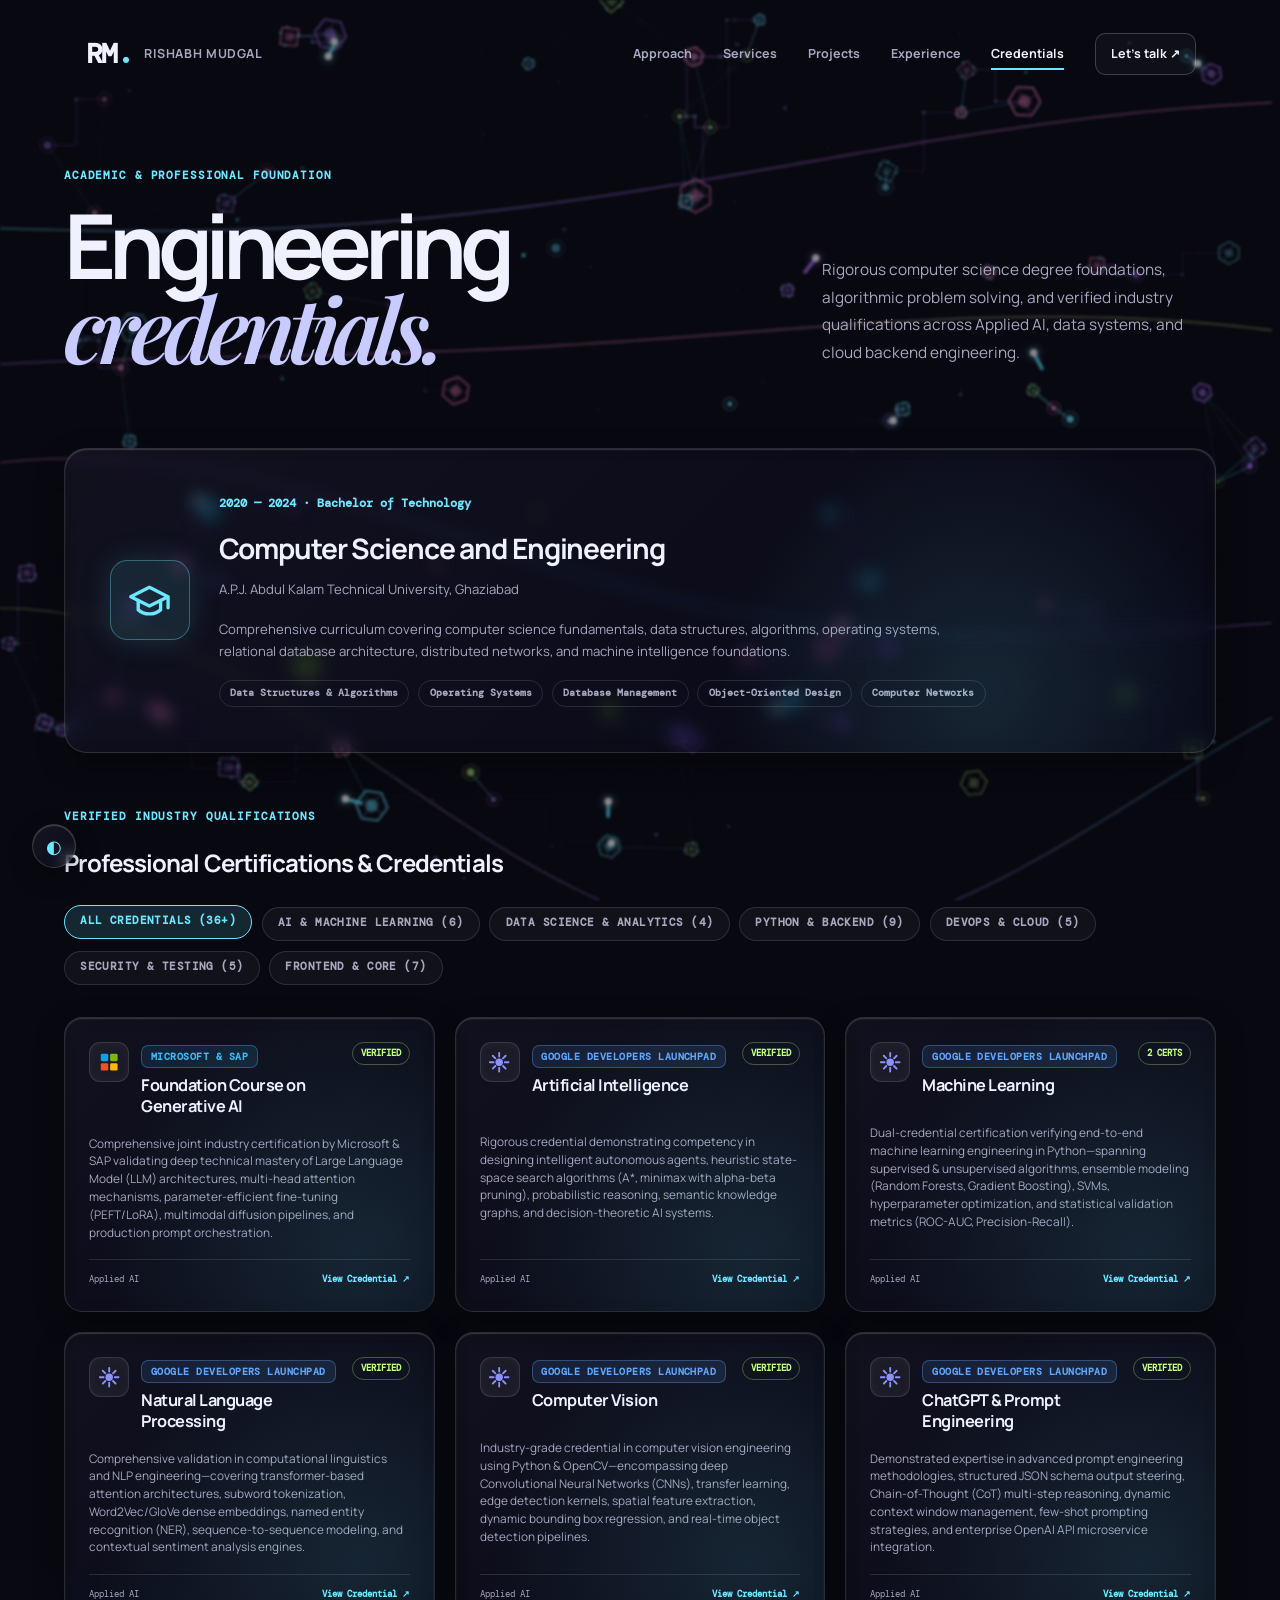
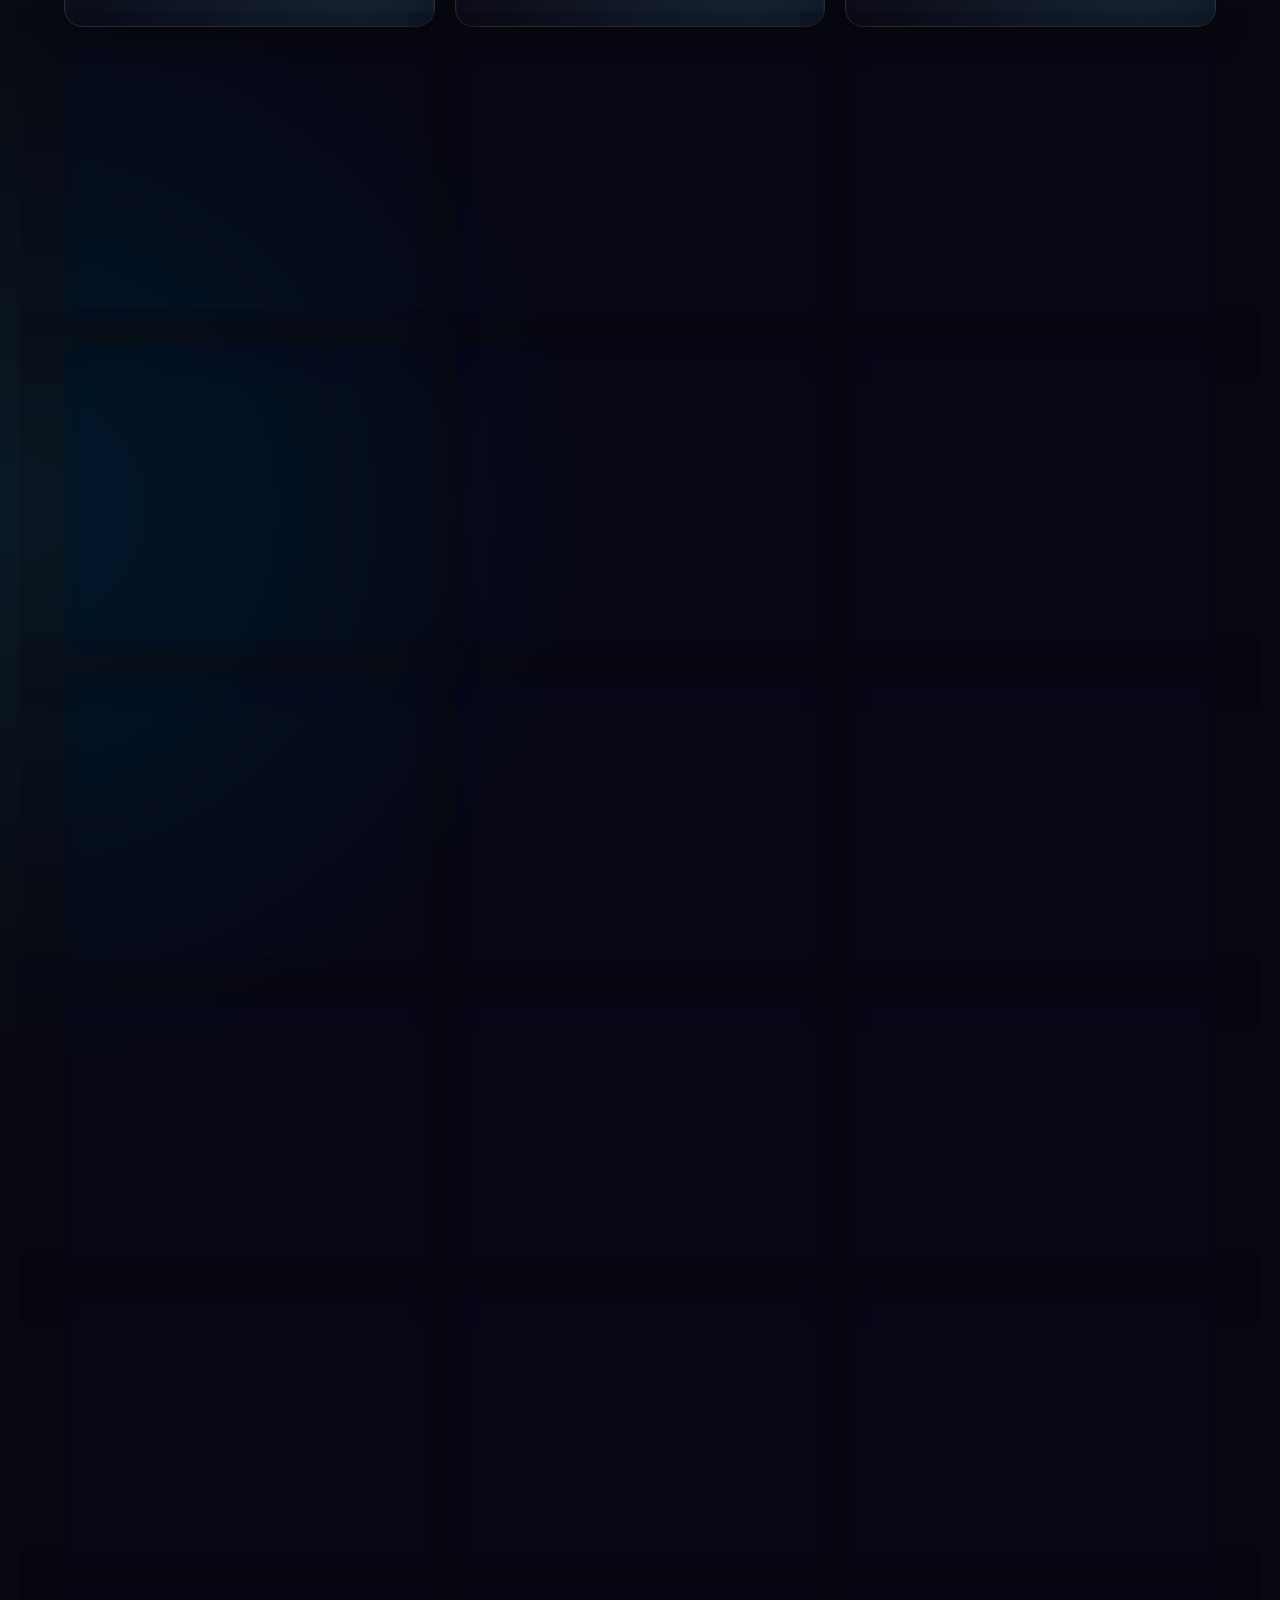
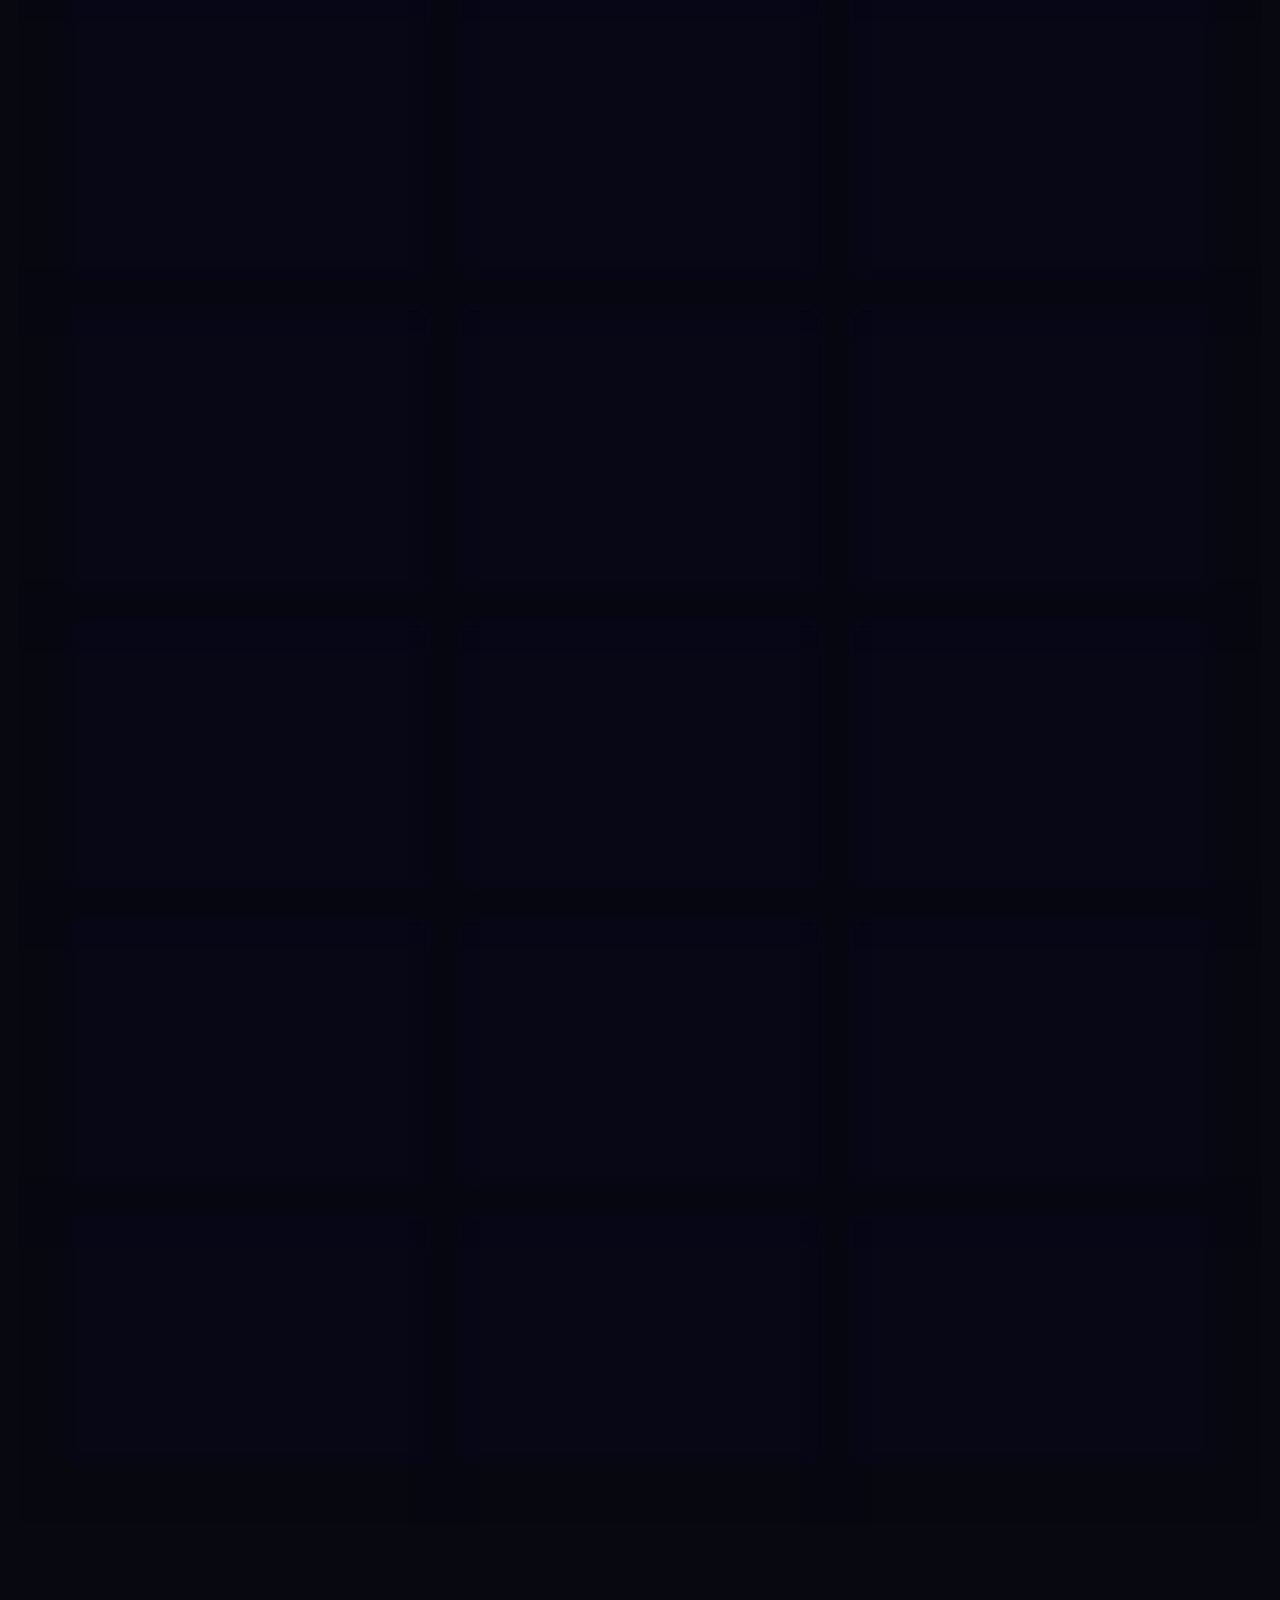
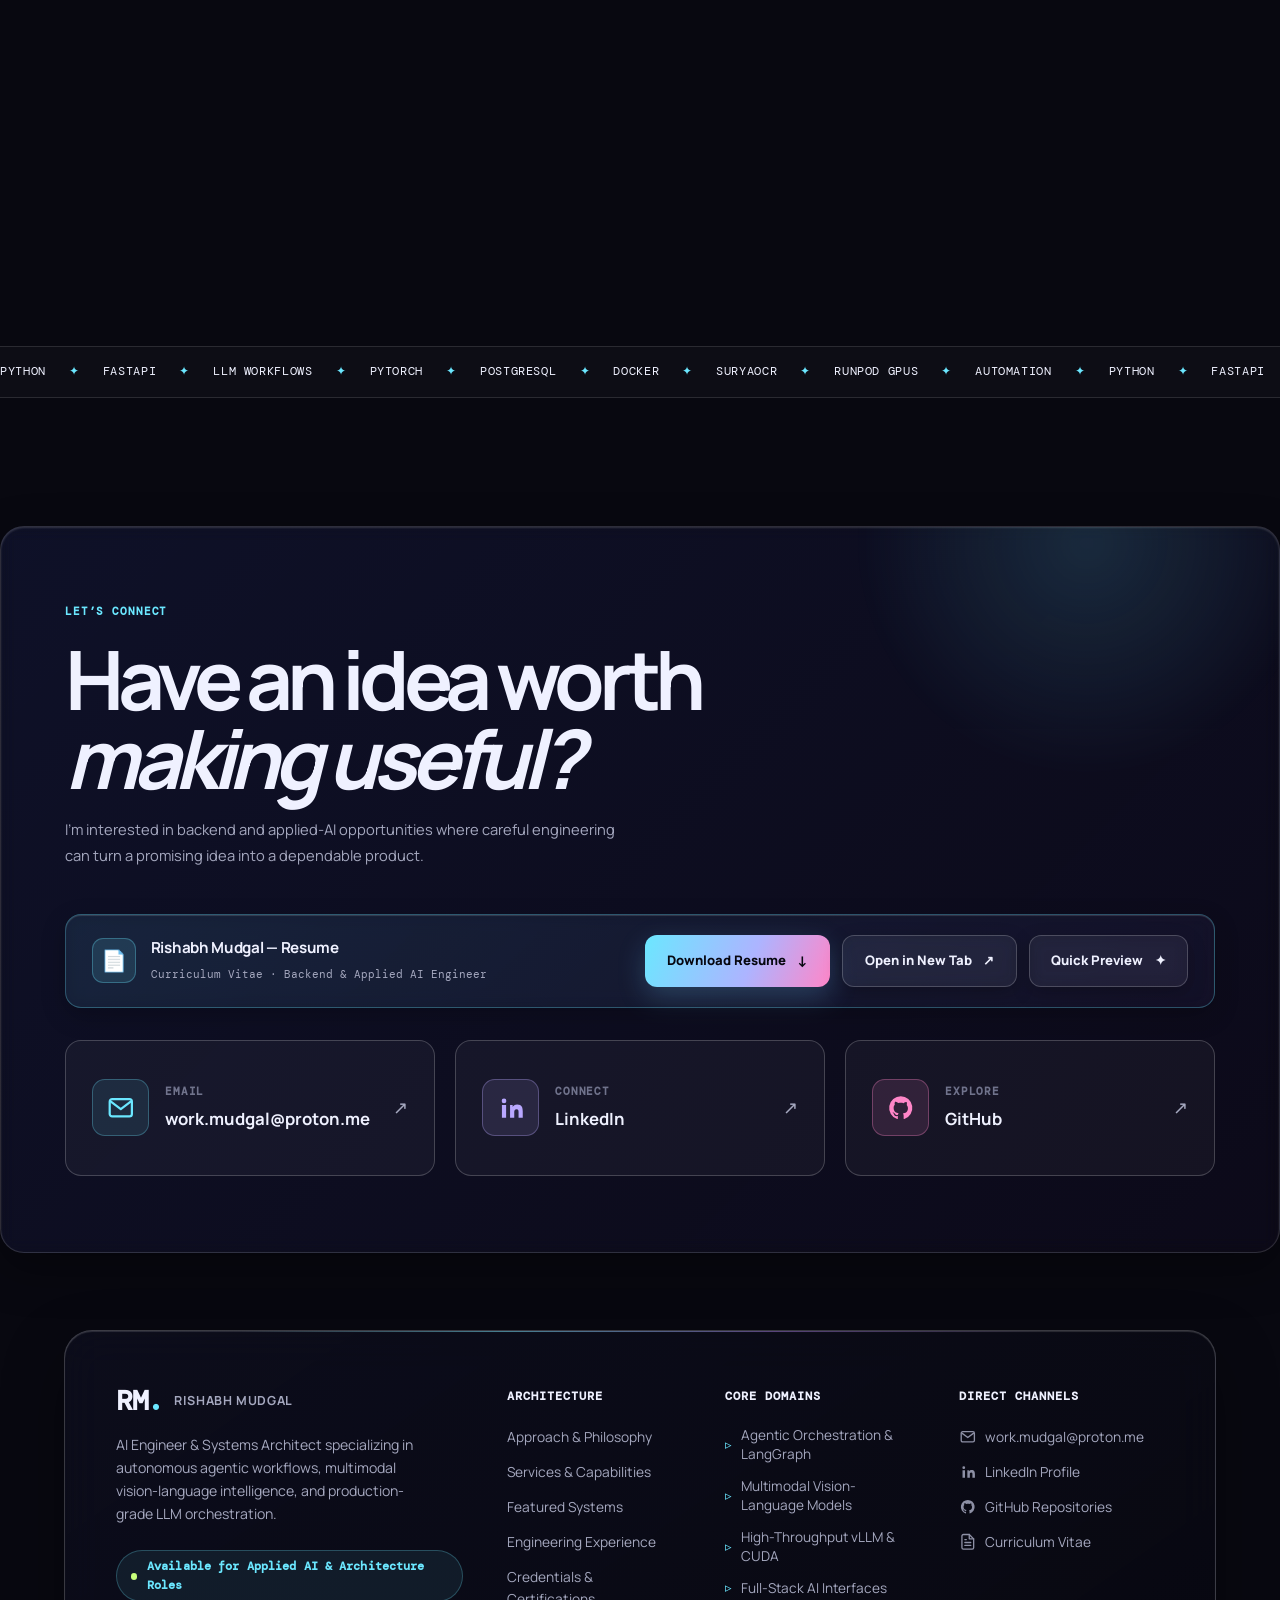
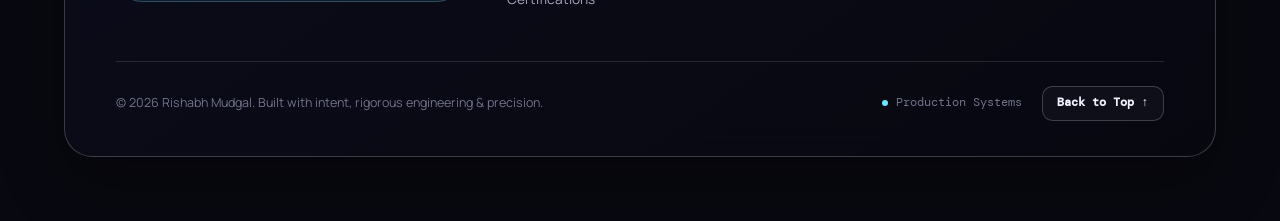
==== commit a49e3f87: "Fix SVG dimensions, add responsive footer columns, and implement cache busting for GitHub Pages" ====
--- a/education.html
+++ b/education.html
@@ -9,7 +9,7 @@
     <link rel="preconnect" href="https://fonts.googleapis.com">
     <link rel="preconnect" href="https://fonts.gstatic.com" crossorigin>
     <link href="https://fonts.googleapis.com/css2?family=DM+Mono:wght@400;500;600&family=Manrope:wght@400;500;600;700;800&family=Playfair+Display:ital,wght@0,600;0,700;1,600;1,700&display=swap" rel="stylesheet">
-    <link rel="stylesheet" href="styles.css">
+    <link rel="stylesheet" href="styles.css?v=2.2">
     <title>Credentials &amp; Qualifications — Rishabh Mudgal</title>
   </head>
   <body>
@@ -30,7 +30,7 @@
     </button>
 
     <button class="back-to-top" type="button" aria-label="Scroll back to top" data-back-to-top>
-      <svg viewBox="0 0 24 24" fill="none" stroke="currentColor" stroke-width="2.5" stroke-linecap="round" stroke-linejoin="round">
+      <svg width="20" height="20" viewBox="0 0 24 24" fill="none" stroke="currentColor" stroke-width="2.5" stroke-linecap="round" stroke-linejoin="round" aria-hidden="true">
         <path d="m18 15-6-6-6 6"/>
       </svg>
     </button>
@@ -79,7 +79,7 @@
         <!-- Hero Academic Degree Card -->
         <div class="degree-card glass-card">
           <div class="degree-card__icon" aria-hidden="true">
-            <svg viewBox="0 0 24 24" fill="none" stroke="currentColor" stroke-width="1.8" stroke-linecap="round" stroke-linejoin="round" style="width: 2.8rem; height: 2.8rem;">
+            <svg width="45" height="45" viewBox="0 0 24 24" fill="none" stroke="currentColor" stroke-width="1.8" stroke-linecap="round" stroke-linejoin="round" style="width: 2.8rem; height: 2.8rem;">
               <path d="M22 10v6M2 10l10-5 10 5-10 5z"/>
               <path d="M6 12v5c3 3 9 3 12 0v-5"/>
             </svg>
@@ -179,15 +179,15 @@
 
       <div class="contact__channels" data-reveal data-reveal-delay="100">
         <a class="contact-channel" href="mailto:work.mudgal@proton.me">
-          <span class="contact-channel__icon" aria-hidden="true"><svg viewBox="0 0 24 24" fill="none"><rect x="3" y="5" width="18" height="14" rx="2" stroke="currentColor" stroke-width="1.8"/><path d="m4 7 8 6 8-6" stroke="currentColor" stroke-width="1.8" stroke-linecap="round" stroke-linejoin="round"/></svg></span>
+          <span class="contact-channel__icon" aria-hidden="true"><svg width="24" height="24" viewBox="0 0 24 24" fill="none"><rect x="3" y="5" width="18" height="14" rx="2" stroke="currentColor" stroke-width="1.8"/><path d="m4 7 8 6 8-6" stroke="currentColor" stroke-width="1.8" stroke-linecap="round" stroke-linejoin="round"/></svg></span>
           <span class="contact-channel__copy"><small>Email</small><strong>work.mudgal@proton.me</strong></span><span class="contact-channel__arrow" aria-hidden="true">↗</span>
         </a>
         <a class="contact-channel" href="https://linkedin.com/in/mr-mudgal" target="_blank" rel="noreferrer">
-          <span class="contact-channel__icon" aria-hidden="true"><svg viewBox="0 0 24 24" fill="currentColor"><path d="M6.5 8.3A1.9 1.9 0 1 0 6.5 4.5a1.9 1.9 0 0 0 0 3.8ZM4.8 9.8h3.4V20H4.8V9.8Zm5.5 0h3.2v1.4h.1c.5-.9 1.7-1.8 3.6-1.8 3.8 0 4.5 2.4 4.5 5.6v5h-3.4v-4.4c0-1.1 0-2.5-1.6-2.5s-1.9 1.2-1.9 2.4V20h-3.4V9.8Z"/></svg></span>
+          <span class="contact-channel__icon" aria-hidden="true"><svg width="24" height="24" viewBox="0 0 24 24" fill="currentColor"><path d="M6.5 8.3A1.9 1.9 0 1 0 6.5 4.5a1.9 1.9 0 0 0 0 3.8ZM4.8 9.8h3.4V20H4.8V9.8Zm5.5 0h3.2v1.4h.1c.5-.9 1.7-1.8 3.6-1.8 3.8 0 4.5 2.4 4.5 5.6v5h-3.4v-4.4c0-1.1 0-2.5-1.6-2.5s-1.9 1.2-1.9 2.4V20h-3.4V9.8Z"/></svg></span>
           <span class="contact-channel__copy"><small>Connect</small><strong>LinkedIn</strong></span><span class="contact-channel__arrow" aria-hidden="true">↗</span>
         </a>
         <a class="contact-channel" href="https://github.com/mr-mudgal" target="_blank" rel="noreferrer">
-          <span class="contact-channel__icon" aria-hidden="true"><svg viewBox="0 0 24 24" fill="currentColor"><path d="M12 2.6a9.5 9.5 0 0 0-3 18.5c.5.1.6-.2.6-.5v-1.9c-2.5.5-3-1.1-3-1.1-.4-1-.9-1.3-.9-1.3-.8-.5.1-.5.1-.5.9.1 1.4 1 1.4 1 .8 1.4 2 1 2.5.8.1-.6.3-1 .6-1.2-2-.2-4.1-1-4.1-4.4 0-1 .4-1.8 1-2.4-.1-.2-.4-1.1.1-2.4 0 0 .8-.3 2.5.9A8.6 8.6 0 0 1 12 8c.8 0 1.5.1 2.2.3 1.7-1.2 2.5-.9 2.5-.9.5 1.3.2 2.2.1 2.4.6.7 1 1.5 1 2.4 0 3.4-2.1 4.2-4.1 4.4.3.3.6.8.6 1.6v2.4c0 .2.2.6.6.5A9.5 9.5 0 0 0 12 2.6Z"/></svg></span>
+          <span class="contact-channel__icon" aria-hidden="true"><svg width="24" height="24" viewBox="0 0 24 24" fill="currentColor"><path d="M12 2.6a9.5 9.5 0 0 0-3 18.5c.5.1.6-.2.6-.5v-1.9c-2.5.5-3-1.1-3-1.1-.4-1-.9-1.3-.9-1.3-.8-.5.1-.5.1-.5.9.1 1.4 1 1.4 1 .8 1.4 2 1 2.5.8.1-.6.3-1 .6-1.2-2-.2-4.1-1-4.1-4.4 0-1 .4-1.8 1-2.4-.1-.2-.4-1.1.1-2.4 0 0 .8-.3 2.5.9A8.6 8.6 0 0 1 12 8c.8 0 1.5.1 2.2.3 1.7-1.2 2.5-.9 2.5-.9.5 1.3.2 2.2.1 2.4.6.7 1 1.5 1 2.4 0 3.4-2.1 4.2-4.1 4.4.3.3.6.8.6 1.6v2.4c0 .2.2.6.6.5A9.5 9.5 0 0 0 12 2.6Z"/></svg></span>
           <span class="contact-channel__copy"><small>Explore</small><strong>GitHub</strong></span><span class="contact-channel__arrow" aria-hidden="true">↗</span>
         </a>
       </div>
@@ -239,22 +239,22 @@
             <h4 class="footer-heading">Direct Channels</h4>
             <nav class="footer-links" aria-label="Direct Contact Links">
               <a href="mailto:work.mudgal@proton.me" class="footer-link-highlight">
-                <svg class="footer-link-icon" viewBox="0 0 24 24" fill="none" stroke="currentColor" stroke-width="1.8" stroke-linecap="round" stroke-linejoin="round" aria-hidden="true"><rect x="3" y="5" width="18" height="14" rx="2"/><path d="m4 7 8 6 8-6"/></svg>
+                <svg class="footer-link-icon" width="18" height="18" viewBox="0 0 24 24" fill="none" stroke="currentColor" stroke-width="1.8" stroke-linecap="round" stroke-linejoin="round" aria-hidden="true"><rect x="3" y="5" width="18" height="14" rx="2"/><path d="m4 7 8 6 8-6"/></svg>
                 <span>work.mudgal@proton.me</span>
                 <span class="footer-arrow" aria-hidden="true">↗</span>
               </a>
               <a href="https://linkedin.com/in/mr-mudgal" target="_blank" rel="noreferrer">
-                <svg class="footer-link-icon" viewBox="0 0 24 24" fill="currentColor" aria-hidden="true"><path d="M6.5 8.3A1.9 1.9 0 1 0 6.5 4.5a1.9 1.9 0 0 0 0 3.8ZM4.8 9.8h3.4V20H4.8V9.8Zm5.5 0h3.2v1.4h.1c.5-.9 1.7-1.8 3.6-1.8 3.8 0 4.5 2.4 4.5 5.6v5h-3.4v-4.4c0-1.1 0-2.5-1.6-2.5s-1.9 1.2-1.9 2.4V20h-3.4V9.8Z"/></svg>
+                <svg class="footer-link-icon" width="18" height="18" viewBox="0 0 24 24" fill="currentColor" aria-hidden="true"><path d="M6.5 8.3A1.9 1.9 0 1 0 6.5 4.5a1.9 1.9 0 0 0 0 3.8ZM4.8 9.8h3.4V20H4.8V9.8Zm5.5 0h3.2v1.4h.1c.5-.9 1.7-1.8 3.6-1.8 3.8 0 4.5 2.4 4.5 5.6v5h-3.4v-4.4c0-1.1 0-2.5-1.6-2.5s-1.9 1.2-1.9 2.4V20h-3.4V9.8Z"/></svg>
                 <span>LinkedIn Profile</span>
                 <span class="footer-arrow" aria-hidden="true">↗</span>
               </a>
               <a href="https://github.com/mr-mudgal" target="_blank" rel="noreferrer">
-                <svg class="footer-link-icon" viewBox="0 0 24 24" fill="currentColor" aria-hidden="true"><path d="M12 2.6a9.5 9.5 0 0 0-3 18.5c.5.1.6-.2.6-.5v-1.9c-2.5.5-3-1.1-3-1.1-.4-1-.9-1.3-.9-1.3-.8-.5.1-.5.1-.5.9.1 1.4 1 1.4 1 .8 1.4 2 1 2.5.8.1-.6.3-1 .6-1.2-2-.2-4.1-1-4.1-4.4 0-1 .4-1.8 1-2.4-.1-.2-.4-1.1.1-2.4 0 0 .8-.3 2.5.9A8.6 8.6 0 0 1 12 8c.8 0 1.5.1 2.2.3 1.7-1.2 2.5-.9 2.5-.9.5 1.3.2 2.2.1 2.4.6.7 1 1.5 1 2.4 0 3.4-2.1 4.2-4.1 4.4.3.3.6.8.6 1.6v2.4c0 .2.2.6.6.5A9.5 9.5 0 0 0 12 2.6Z"/></svg>
+                <svg class="footer-link-icon" width="18" height="18" viewBox="0 0 24 24" fill="currentColor" aria-hidden="true"><path d="M12 2.6a9.5 9.5 0 0 0-3 18.5c.5.1.6-.2.6-.5v-1.9c-2.5.5-3-1.1-3-1.1-.4-1-.9-1.3-.9-1.3-.8-.5.1-.5.1-.5.9.1 1.4 1 1.4 1 .8 1.4 2 1 2.5.8.1-.6.3-1 .6-1.2-2-.2-4.1-1-4.1-4.4 0-1 .4-1.8 1-2.4-.1-.2-.4-1.1.1-2.4 0 0 .8-.3 2.5.9A8.6 8.6 0 0 1 12 8c.8 0 1.5.1 2.2.3 1.7-1.2 2.5-.9 2.5-.9.5 1.3.2 2.2.1 2.4.6.7 1 1.5 1 2.4 0 3.4-2.1 4.2-4.1 4.4.3.3.6.8.6 1.6v2.4c0 .2.2.6.6.5A9.5 9.5 0 0 0 12 2.6Z"/></svg>
                 <span>GitHub Repositories</span>
                 <span class="footer-arrow" aria-hidden="true">↗</span>
               </a>
               <a href="media/resume.pdf" target="_blank" rel="noreferrer">
-                <svg class="footer-link-icon" viewBox="0 0 24 24" fill="none" stroke="currentColor" stroke-width="1.8" stroke-linecap="round" stroke-linejoin="round" aria-hidden="true"><path d="M14 2H6a2 2 0 0 0-2 2v16a2 2 0 0 0 2 2h12a2 2 0 0 0 2-2V8z"/><polyline points="14 2 14 8 20 8"/><line x1="16" y1="13" x2="8" y2="13"/><line x1="16" y1="17" x2="8" y2="17"/><polyline points="10 9 9 9 8 9"/></svg>
+                <svg class="footer-link-icon" width="18" height="18" viewBox="0 0 24 24" fill="none" stroke="currentColor" stroke-width="1.8" stroke-linecap="round" stroke-linejoin="round" aria-hidden="true"><path d="M14 2H6a2 2 0 0 0-2 2v16a2 2 0 0 0 2 2h12a2 2 0 0 0 2-2V8z"/><polyline points="14 2 14 8 20 8"/><line x1="16" y1="13" x2="8" y2="13"/><line x1="16" y1="17" x2="8" y2="17"/><polyline points="10 9 9 9 8 9"/></svg>
                 <span>Curriculum Vitae</span>
                 <span class="footer-arrow" aria-hidden="true">↗</span>
               </a>
@@ -277,8 +277,8 @@
         </div>
       </div>
     </footer>
-    <script src="data/projects-data.js"></script>
-    <script src="data/certificates-data.js"></script>
-    <script src="script.js" defer></script>
+    <script src="data/projects-data.js?v=2.2"></script>
+    <script src="data/certificates-data.js?v=2.2"></script>
+    <script src="script.js?v=2.2" defer></script>
   </body>
 </html>
--- a/styles.css
+++ b/styles.css
@@ -2097,10 +2097,21 @@
   transform: translateX(4px);
 }
 
+/* Global SVG Resets & Sizing Safety */
+svg {
+  max-width: 100%;
+  vertical-align: middle;
+}
+
 .footer-link-icon {
-  width: 1.05rem;
-  height: 1.05rem;
+  width: 1.1rem !important;
+  height: 1.1rem !important;
+  min-width: 1.1rem;
+  max-width: 1.1rem;
+  min-height: 1.1rem;
+  max-height: 1.1rem;
   flex-shrink: 0;
+  display: inline-block;
   opacity: 0.85;
 }
 
@@ -2242,6 +2253,7 @@
   .system-flow { min-height: 15rem; }
   .degree-card { grid-template-columns: 1fr; gap: 1.2rem; }
   .contact__channels { grid-template-columns: 1fr; }
+  .footer-main { grid-template-columns: 1.5fr 1fr; gap: 2.2rem; }
 }
 
 @media (max-width: 720px) {
@@ -2271,6 +2283,8 @@
   .resume-action-box { flex-direction: column; align-items: flex-start; }
   .contact__channels { grid-template-columns: 1fr; }
   .site-footer { margin-top: 2.5rem; margin-bottom: 5.5rem; padding-bottom: 0; }
+  .footer-main { grid-template-columns: 1fr; gap: 2rem; }
+  .footer-bottom { flex-direction: column; align-items: flex-start; gap: 1rem; }
   .page-intro { min-height: 0; padding-top: 8.5rem; }
   .page-intro__grid { grid-template-columns: 1fr; gap: 1.3rem; }
   .theme-toggle-float { bottom: 1.25rem; left: 1.25rem; width: 2.6rem; height: 2.6rem; }
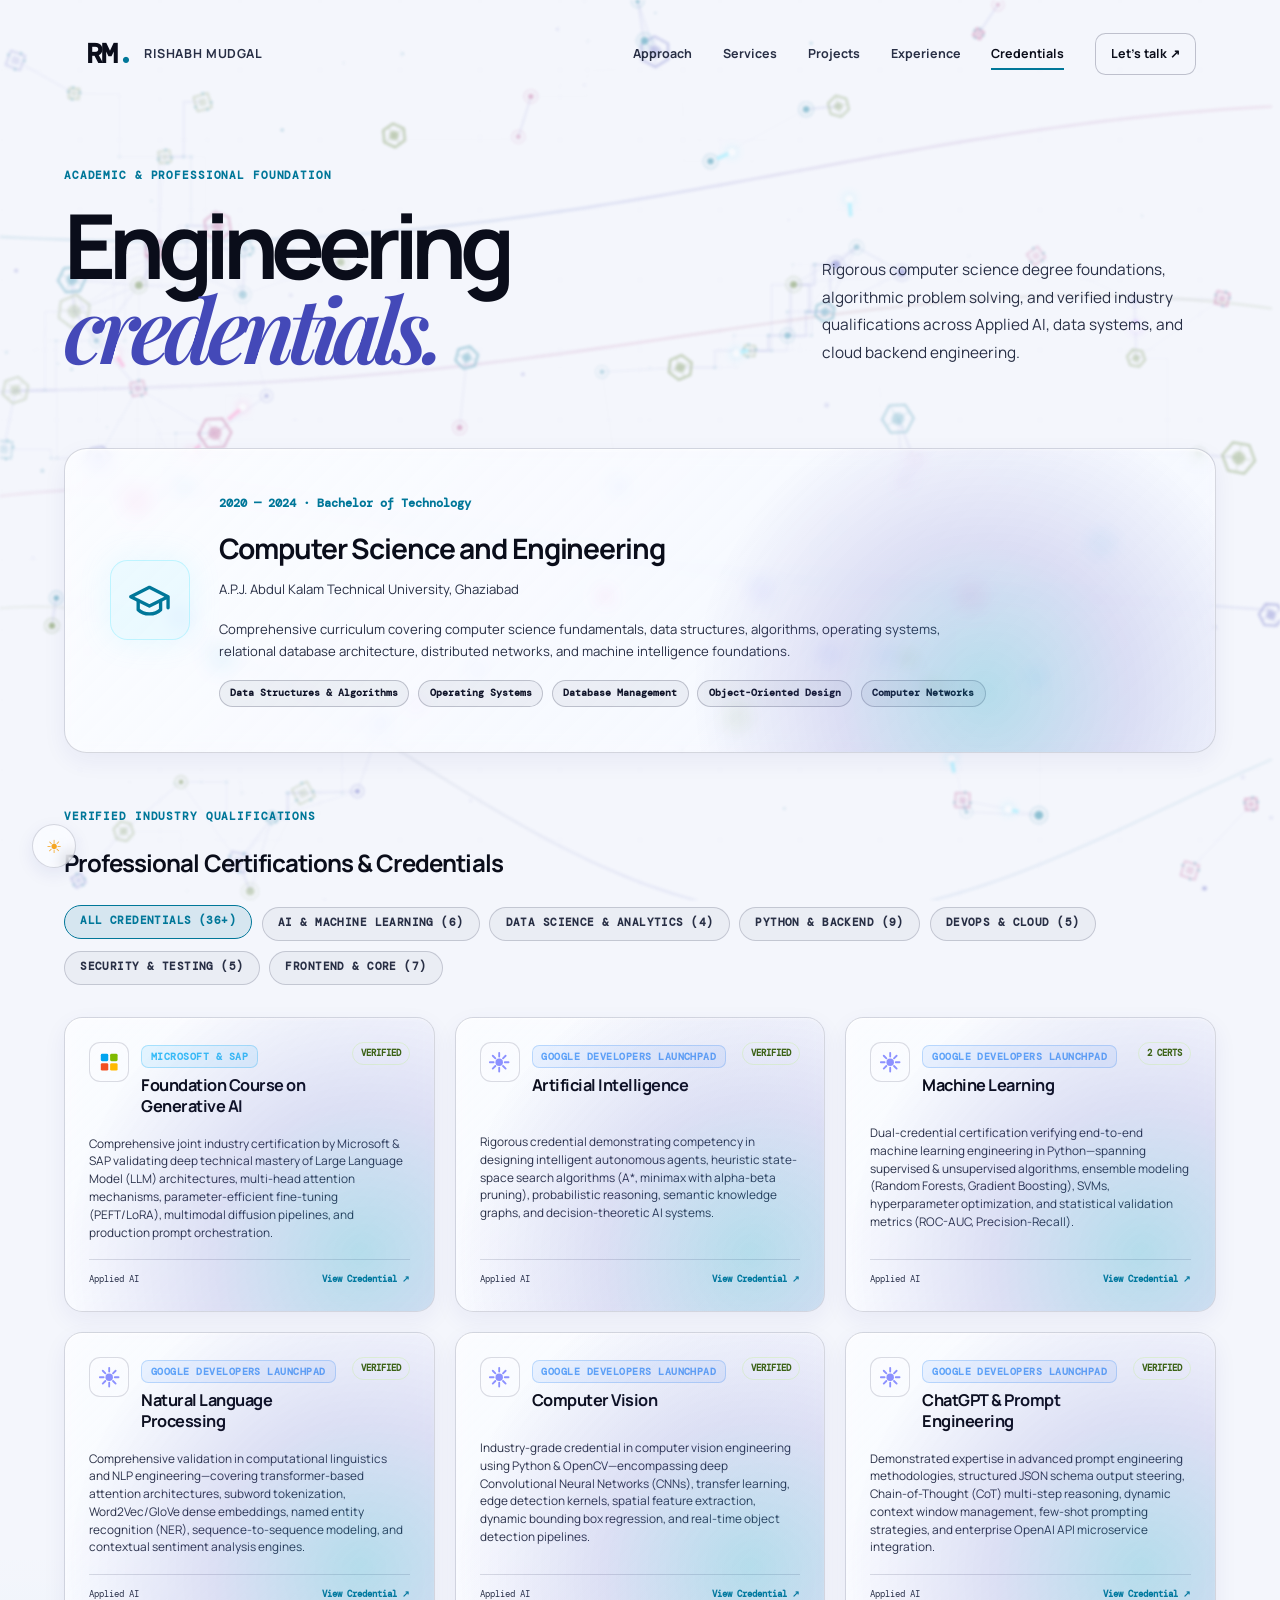
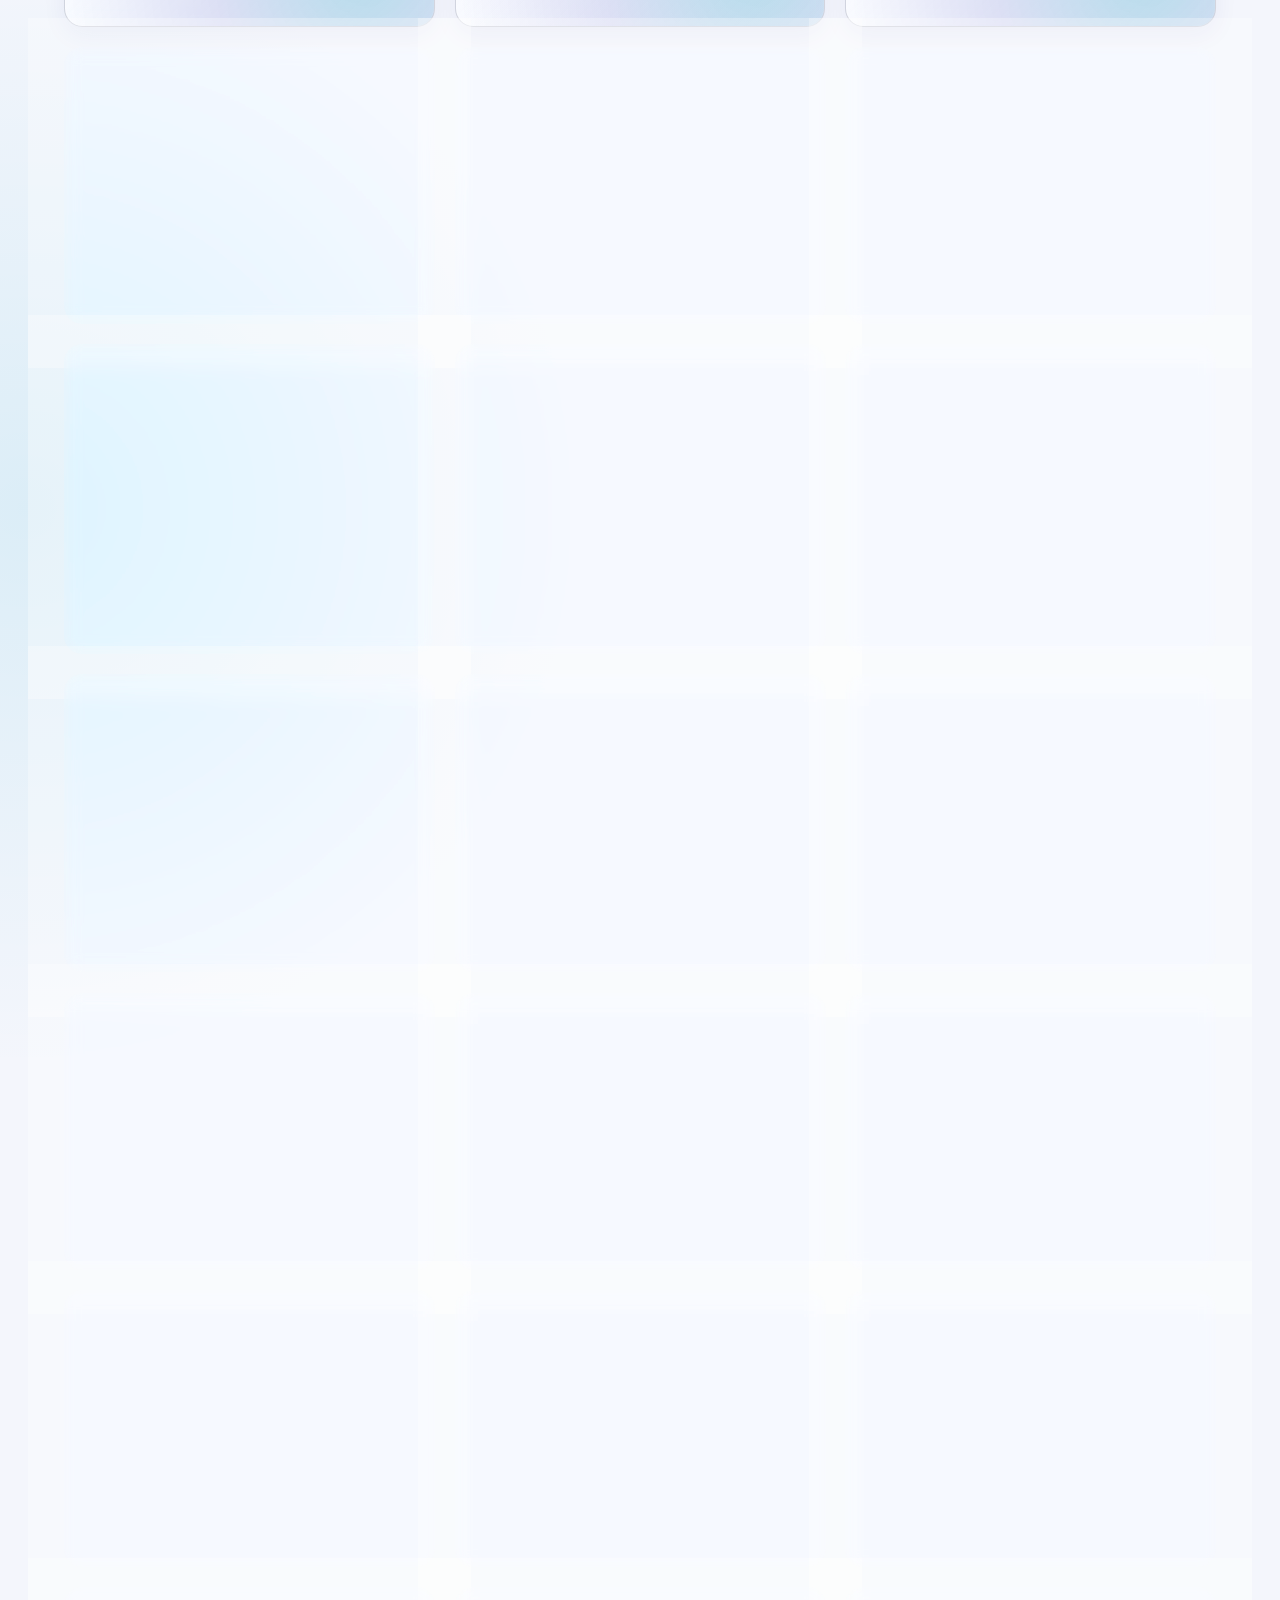
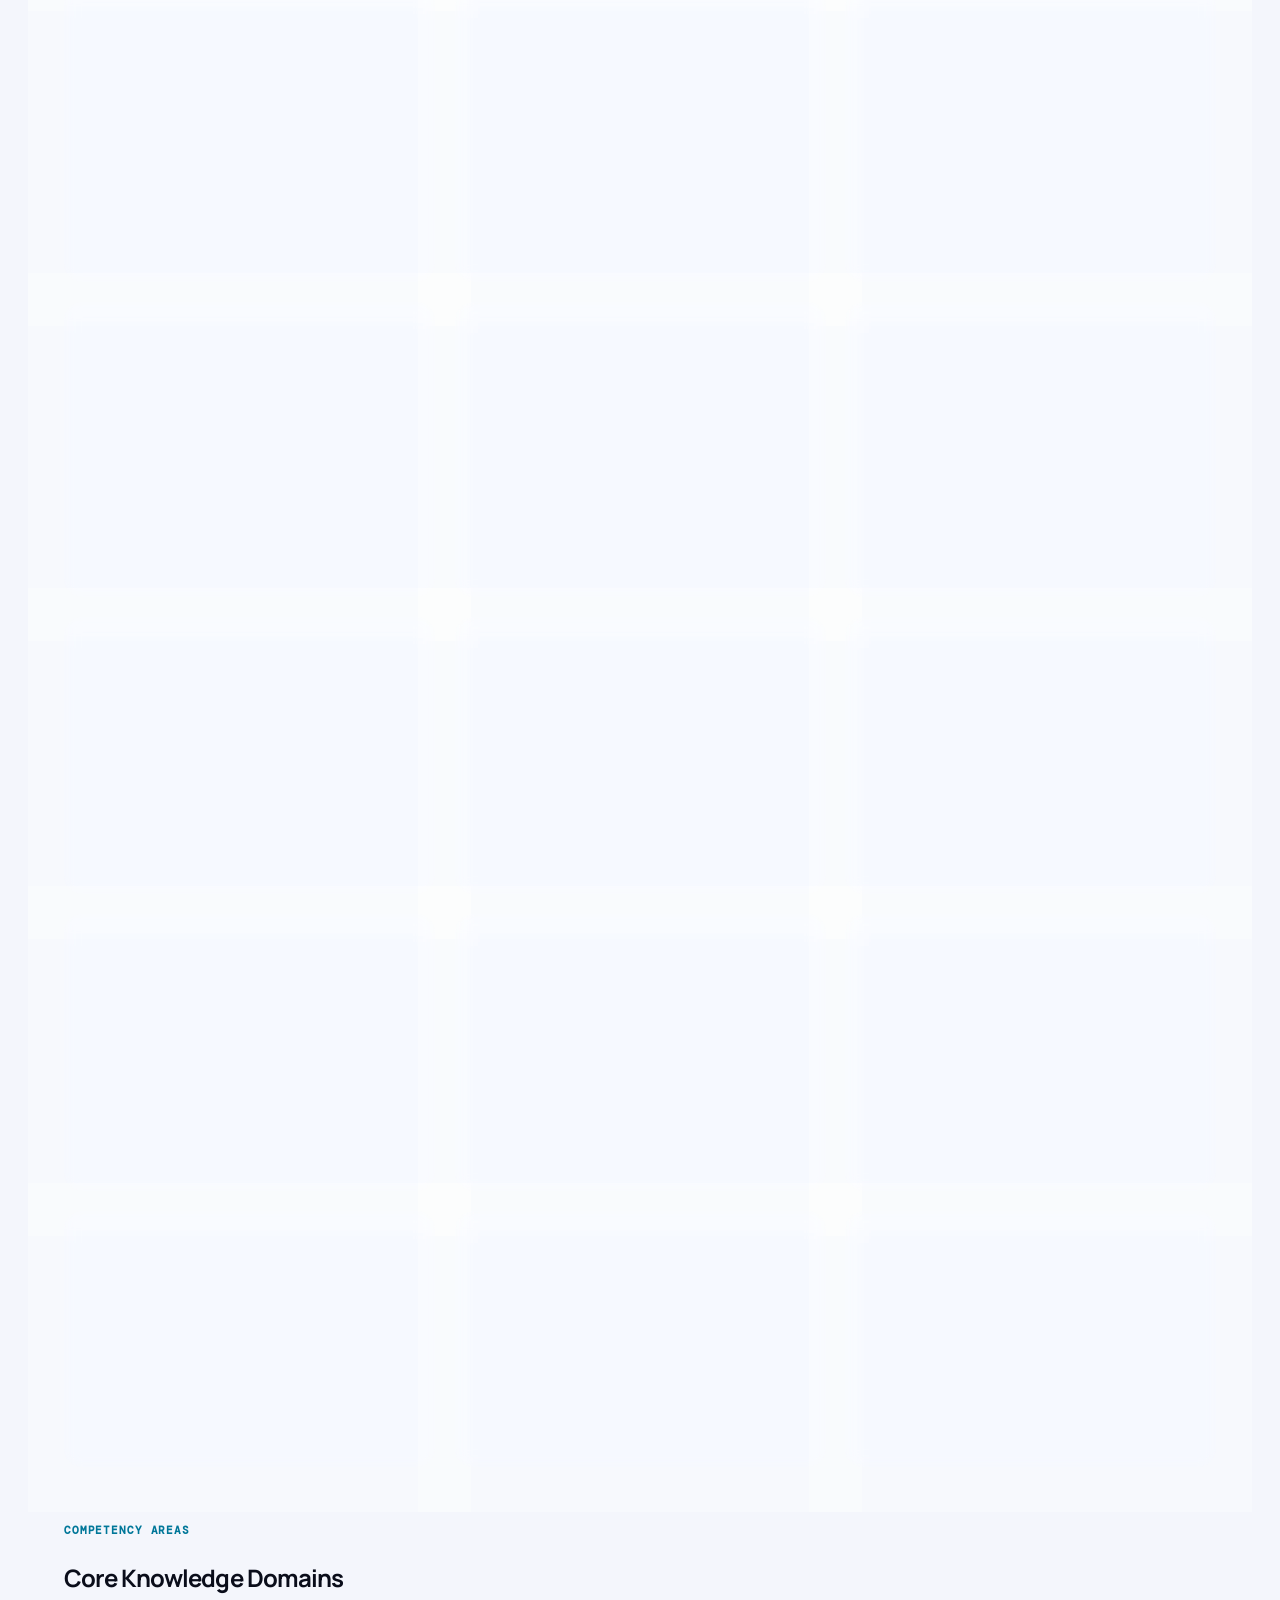
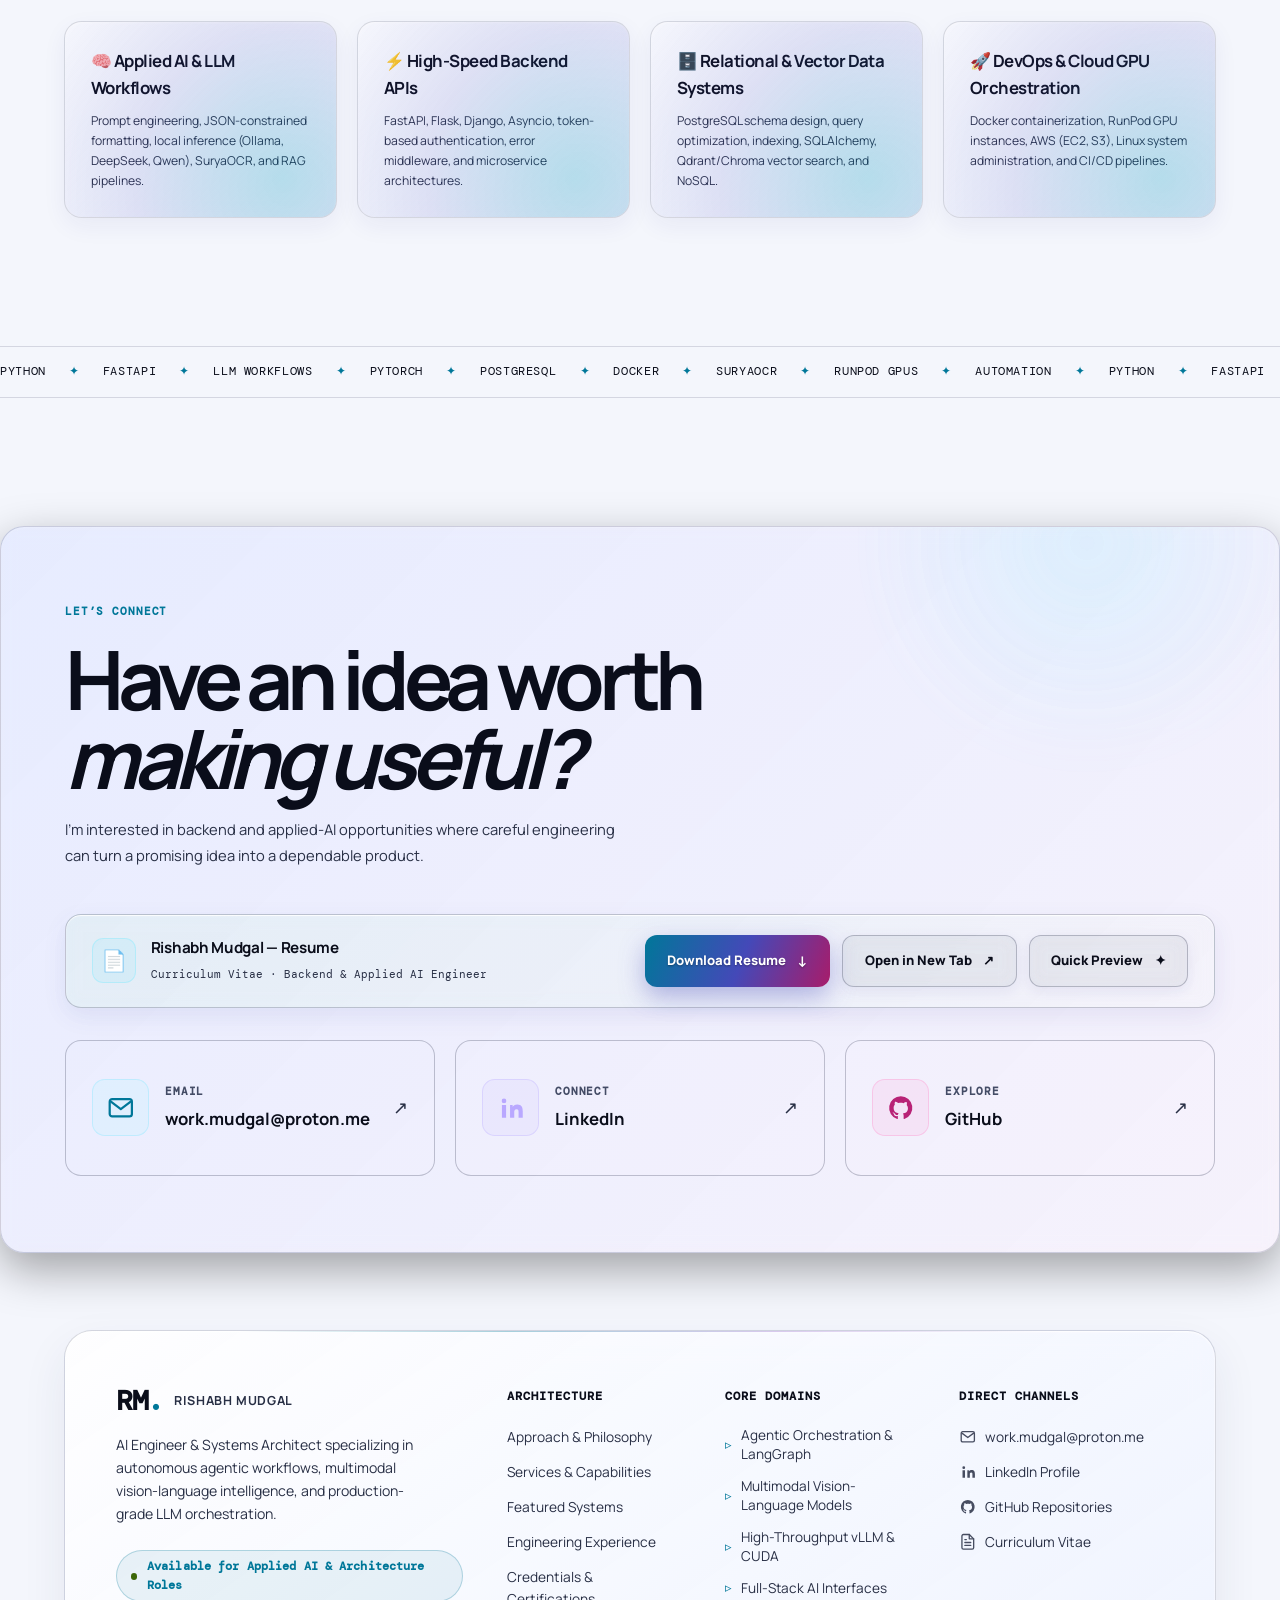
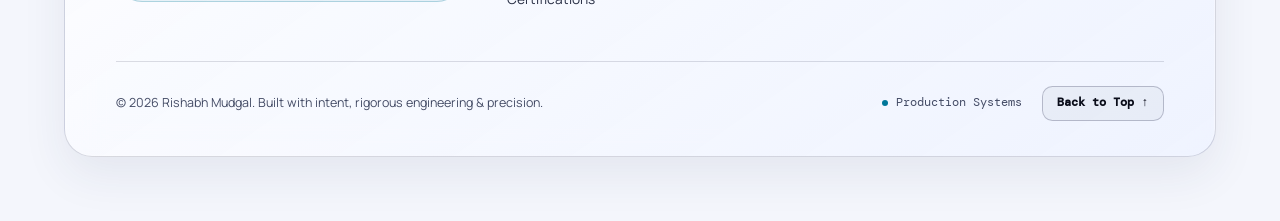
==== commit ad64890e: "rearraning the projects, adding new project." ====
--- a/education.html
+++ b/education.html
@@ -1,5 +1,5 @@
 <!DOCTYPE html>
-<html lang="en" data-theme="dark">
+<html lang="en" data-theme="light">
   <head>
     <meta charset="UTF-8">
     <meta name="viewport" content="width=device-width, initial-scale=1.0">
@@ -22,7 +22,7 @@
     <div class="cursor-glow" aria-hidden="true"></div>
 
     <!-- Minimalist Floating Controls -->
-    <button class="theme-toggle-float" type="button" aria-label="Switch theme" aria-pressed="false" data-theme-toggle>
+    <button class="theme-toggle-float" type="button" aria-label="Switch to dark theme" aria-pressed="true" data-theme-toggle>
       <span class="theme-toggle-float__icon">
         <span class="theme-toggle-float__sun" aria-hidden="true">☀</span>
         <span class="theme-toggle-float__moon" aria-hidden="true">◐</span>
